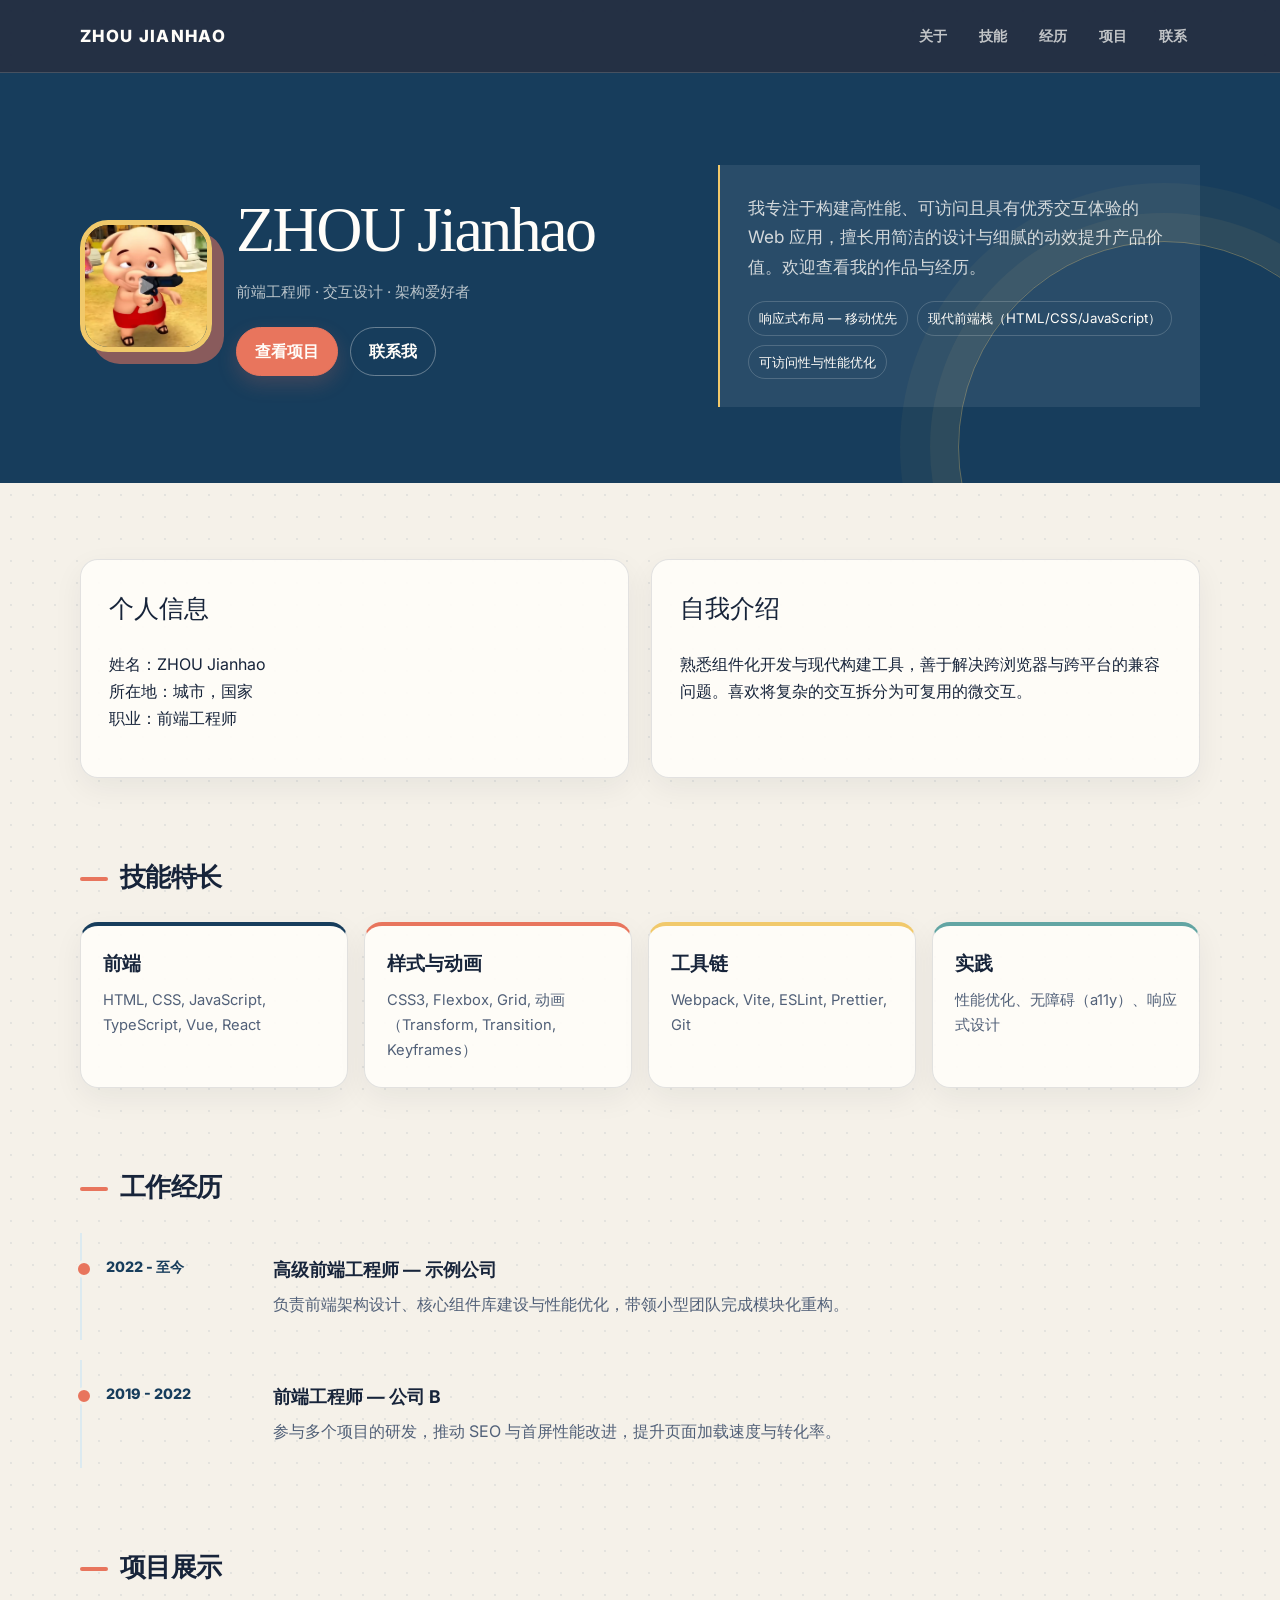
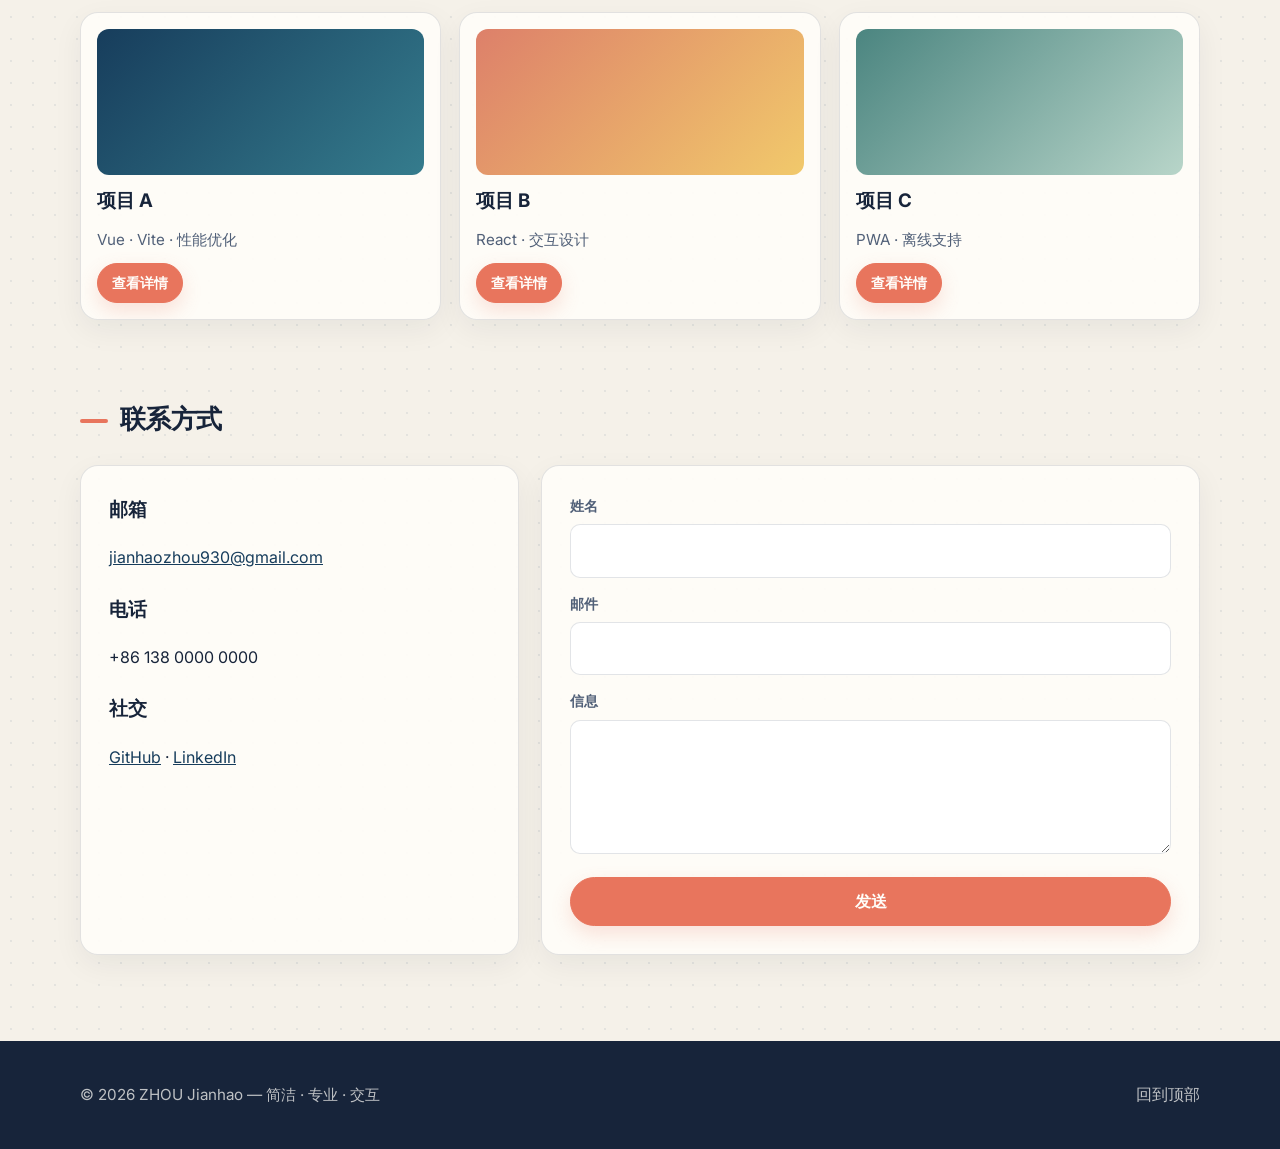
==== index.html @ 14345b0c "修复 GitHub Pages 资源路径" ====
<!doctype html>
<html lang="zh-CN">
<head>
  <meta charset="utf-8" />
  <meta name="viewport" content="width=device-width, initial-scale=1" />
  <title>个人简历 — ZHOU Jianhao</title>
  <meta name="description" content="交互式个人简历 — 简洁、大方、响应式" />

  <!-- Google Fonts -->
  <link href="https://fonts.googleapis.com/css2?family=Inter:wght@300;400;600;700;800&display=swap" rel="stylesheet">
  <link rel="stylesheet" href="./css/styles.css">
</head>
<body>
  <header class="site-header">
    <div class="container header-inner">
      <a class="logo" href="#">ZHOU Jianhao</a>
      <nav class="nav" id="main-nav">
        <a href="#about">关于</a>
        <a href="#skills">技能</a>
        <a href="#experience">经历</a>
        <a href="#projects">项目</a>
        <a href="#contact">联系</a>
      </nav>
      <button class="nav-toggle" id="nav-toggle" aria-label="切换导航">
        <span></span><span></span><span></span>
      </button>
    </div>
  </header>

  <main>
    <section class="hero" id="home">
      <div class="container hero-inner">
        <div class="hero-profile reveal">
          <img class="avatar" src="./7da69ff8846b9020964fe3c5340ebc2b.jpg" alt="头像" />
          <div class="profile-meta">
            <h1>ZHOU Jianhao</h1>
            <p class="muted">前端工程师 · 交互设计 · 架构爱好者</p>
            <div class="cta">
              <a class="btn" href="#projects">查看项目</a>
              <a class="btn ghost" href="#contact">联系我</a>
            </div>
          </div>
        </div>
        <div class="hero-summary reveal">
          <p>我专注于构建高性能、可访问且具有优秀交互体验的 Web 应用，擅长用简洁的设计与细腻的动效提升产品价值。欢迎查看我的作品与经历。</p>
          <ul class="hero-highlights">
            <li>响应式布局 &mdash; 移动优先</li>
            <li>现代前端栈（HTML/CSS/JavaScript）</li>
            <li>可访问性与性能优化</li>
          </ul>
        </div>
      </div>
    </section>

    <section class="container section" id="about">
      <div class="section-grid">
        <div class="card reveal">
          <h2>个人信息</h2>
          <p>姓名：ZHOU Jianhao<br>所在地：城市，国家<br>职业：前端工程师</p>
        </div>
        <div class="card reveal">
          <h2>自我介绍</h2>
          <p>熟悉组件化开发与现代构建工具，善于解决跨浏览器与跨平台的兼容问题。喜欢将复杂的交互拆分为可复用的微交互。</p>
        </div>
      </div>
    </section>

    <section class="container section" id="skills">
      <h2 class="section-title reveal">技能特长</h2>
      <div class="skills-grid">
        <div class="skill-card reveal">
          <h3>前端</h3>
          <p>HTML, CSS, JavaScript, TypeScript, Vue, React</p>
        </div>
        <div class="skill-card reveal">
          <h3>样式与动画</h3>
          <p>CSS3, Flexbox, Grid, 动画（Transform, Transition, Keyframes）</p>
        </div>
        <div class="skill-card reveal">
          <h3>工具链</h3>
          <p>Webpack, Vite, ESLint, Prettier, Git</p>
        </div>
        <div class="skill-card reveal">
          <h3>实践</h3>
          <p>性能优化、无障碍（a11y）、响应式设计</p>
        </div>
      </div>
    </section>

    <section class="container section" id="experience">
      <h2 class="section-title reveal">工作经历</h2>
      <div class="timeline">
        <div class="timeline-item reveal">
          <div class="time">2022 - 至今</div>
          <div class="desc">
            <h3>高级前端工程师 — 示例公司</h3>
            <p>负责前端架构设计、核心组件库建设与性能优化，带领小型团队完成模块化重构。</p>
          </div>
        </div>
        <div class="timeline-item reveal">
          <div class="time">2019 - 2022</div>
          <div class="desc">
            <h3>前端工程师 — 公司 B</h3>
            <p>参与多个项目的研发，推动 SEO 与首屏性能改进，提升页面加载速度与转化率。</p>
          </div>
        </div>
      </div>
    </section>

    <section class="container section" id="projects">
      <h2 class="section-title reveal">项目展示</h2>
      <div class="projects-grid">
        <article class="project-card reveal" data-title="项目 A" data-desc="项目 A 的简介，使用了 Vue + Vite，负责组件化与性能优化。">
          <div class="project-media" aria-hidden="true"></div>
          <h3>项目 A</h3>
          <p class="muted">Vue · Vite · 性能优化</p>
          <button class="btn btn-sm" aria-label="查看详情">查看详情</button>
        </article>

        <article class="project-card reveal" data-title="项目 B" data-desc="项目 B 的简介，侧重于交互设计与无障碍支持。">
          <div class="project-media" aria-hidden="true"></div>
          <h3>项目 B</h3>
          <p class="muted">React · 交互设计</p>
          <button class="btn btn-sm" aria-label="查看详情">查看详情</button>
        </article>

        <article class="project-card reveal" data-title="项目 C" data-desc="项目 C 的简介，包含 PWA 与离线支持实现。">
          <div class="project-media" aria-hidden="true"></div>
          <h3>项目 C</h3>
          <p class="muted">PWA · 离线支持</p>
          <button class="btn btn-sm" aria-label="查看详情">查看详情</button>
        </article>
      </div>
    </section>

    <section class="container section" id="contact">
      <h2 class="section-title reveal">联系方式</h2>
      <div class="contact-grid">
        <div class="card reveal">
          <h3>邮箱</h3>
          <p><a href="mailto:jianhaozhou930@gmail.com">jianhaozhou930@gmail.com</a></p>
          <h3>电话</h3>
          <p>+86 138 0000 0000</p>
          <h3>社交</h3>
          <p><a href="#">GitHub</a> · <a href="#">LinkedIn</a></p>
        </div>
        <form class="card contact-form reveal" id="contact-form">
          <label for="name">姓名</label>
          <input id="name" name="name" required />
          <label for="email">邮件</label>
          <input id="email" name="email" type="email" required />
          <label for="message">信息</label>
          <textarea id="message" name="message" rows="4" required></textarea>
          <button class="btn" type="submit">发送</button>
        </form>
      </div>
    </section>
  </main>

  <footer class="site-footer">
    <div class="container footer-inner">
      <p class="muted">© 2026 ZHOU Jianhao — 简洁 · 专业 · 交互</p>
      <a class="top-link" href="#home">回到顶部</a>
    </div>
  </footer>

  <!-- 项目详情模态框 -->
  <div id="project-modal" class="modal" aria-hidden="true">
    <div class="modal-content" role="dialog" aria-modal="true">
      <button class="modal-close" aria-label="关闭">✕</button>
      <h3 id="modal-title">项目标题</h3>
      <p id="modal-desc">项目描述</p>
    </div>
  </div>

  <script src="./js/script.js" defer></script>
</body>
</html>
---- css/styles.css ----
:root { --ink:#17243a; --ink-soft:#516078; --paper:#f5f1e9; --surface:#fffdf9; --line:rgba(23,36,58,.12); --blue:#173d5c; --blue-light:#dceaf0; --coral:#e8755d; --yellow:#f1c96b; --radius:18px; --max-width:1120px; font-family:"Inter","Microsoft YaHei",sans-serif; color-scheme:light; }
* { box-sizing:border-box; }
html { scroll-behavior:smooth; scroll-padding-top:82px; }
body { min-height:100%; margin:0; color:var(--ink); background-color:var(--paper); background-image:radial-gradient(rgba(23,61,92,.08) 1px,transparent 1px); background-size:22px 22px; font-size:16px; line-height:1.7; -webkit-font-smoothing:antialiased; }
a { color:var(--blue); }
.container { width:min(100% - 48px,var(--max-width)); margin:0 auto; }
.site-header { position:sticky; top:0; z-index:60; border-bottom:1px solid rgba(255,253,249,.16); background:rgba(23,36,58,.94); backdrop-filter:blur(14px); }
.header-inner { display:flex; min-height:72px; align-items:center; justify-content:space-between; gap:24px; }
.logo { color:#fffdf9; font-size:1.05rem; font-weight:800; letter-spacing:.08em; text-decoration:none; text-transform:uppercase; }
.nav { display:flex; align-items:center; gap:6px; }
.nav a { padding:8px 13px; border-radius:999px; color:rgba(255,253,249,.72); font-size:.9rem; font-weight:600; text-decoration:none; transition:color .2s ease,background .2s ease; }
.nav a:hover,.nav a:focus-visible { color:#fffdf9; background:rgba(255,253,249,.13); }
.nav-toggle { display:none; width:44px; height:40px; align-items:center; justify-content:center; border:0; background:transparent; cursor:pointer; }
.nav-toggle span { display:block; width:21px; height:2px; margin:4px 0; border-radius:2px; background:#fffdf9; transition:transform .2s ease,opacity .2s ease; }
.nav-toggle.active span:nth-child(1) { transform:translateY(6px) rotate(45deg); }
.nav-toggle.active span:nth-child(2) { opacity:0; }
.nav-toggle.active span:nth-child(3) { transform:translateY(-6px) rotate(-45deg); }
.hero { position:relative; overflow:hidden; padding:92px 0 76px; color:#fffdf9; background:var(--blue); }
.hero::after { position:absolute; right:-90px; bottom:-170px; width:410px; height:410px; border:1px solid rgba(241,201,107,.35); border-radius:50%; content:""; box-shadow:0 0 0 28px rgba(241,201,107,.06),0 0 0 58px rgba(241,201,107,.04); }
.hero-inner { position:relative; z-index:1; display:grid; grid-template-columns:minmax(0,1.08fr) minmax(300px,.92fr); align-items:center; gap:72px; }
.hero-profile { display:flex; align-items:center; gap:24px; }
.avatar { width:132px; height:132px; flex:0 0 auto; border:5px solid var(--yellow); border-radius:28px; object-fit:cover; box-shadow:12px 12px 0 rgba(232,117,93,.55); }
.profile-meta h1 { margin:0 0 8px; color:#fffdf9; font-family:Georgia,serif; font-size:clamp(2.2rem,5vw,4.2rem); font-weight:400; line-height:1.05; letter-spacing:-.04em; }
.muted { color:var(--ink-soft); font-size:.95rem; }
.hero .muted { color:rgba(255,253,249,.7); }
.cta { display:flex; flex-wrap:wrap; gap:12px; margin-top:22px; }
.btn { display:inline-flex; align-items:center; justify-content:center; min-height:44px; padding:10px 18px; border:1px solid var(--coral); border-radius:999px; color:#fffdf9; background:var(--coral); box-shadow:0 8px 20px rgba(232,117,93,.2); cursor:pointer; font:inherit; font-weight:700; text-decoration:none; transition:transform .2s ease,box-shadow .2s ease,background .2s ease; }
.btn:hover,.btn:focus-visible { transform:translateY(-3px); box-shadow:0 12px 25px rgba(232,117,93,.3); }
.btn.ghost { border-color:rgba(255,253,249,.35); color:#fffdf9; background:transparent; box-shadow:none; }
.hero-summary { padding:28px; border-left:2px solid var(--yellow); color:rgba(255,253,249,.8); background:rgba(255,253,249,.08); }
.hero-summary p { margin:0 0 20px; font-size:1.08rem; }
.hero-highlights { display:flex; flex-wrap:wrap; gap:9px; margin:0; padding:0; list-style:none; }
.hero-highlights li { padding:5px 10px; border:1px solid rgba(255,253,249,.18); border-radius:999px; color:#fffdf9; font-size:.83rem; }
.section { padding:76px 0 0; }
.section-title { margin:0 0 24px; font-size:1.65rem; letter-spacing:-.02em; }
.section-title::before { display:inline-block; width:28px; height:4px; margin:0 12px 5px 0; border-radius:4px; background:var(--coral); content:""; }
.section-grid,.contact-grid { display:grid; grid-template-columns:repeat(2,minmax(0,1fr)); gap:22px; }
.card,.skill-card,.project-card { border:1px solid var(--line); border-radius:var(--radius); background:rgba(255,253,249,.9); box-shadow:0 10px 30px rgba(23,36,58,.06); }
.card { padding:28px; }
.card h2,.card h3 { margin-top:0; }
.card h2 { font-family:Georgia,serif; font-size:1.55rem; font-weight:400; }
.skills-grid { display:grid; grid-template-columns:repeat(4,minmax(0,1fr)); gap:16px; }
.skill-card { min-height:166px; padding:22px; border-top:4px solid var(--blue); transition:transform .2s ease,box-shadow .2s ease; }
.skill-card:nth-child(2) { border-top-color:var(--coral); }
.skill-card:nth-child(3) { border-top-color:var(--yellow); }
.skill-card:nth-child(4) { border-top-color:#62a5a3; }
.skill-card:hover { transform:translateY(-5px); box-shadow:0 18px 50px rgba(23,36,58,.1); }
.skill-card h3 { margin:0 0 8px; }
.skill-card p { margin:0; color:var(--ink-soft); font-size:.92rem; }
.timeline { display:flex; flex-direction:column; gap:20px; }
.timeline-item { display:grid; grid-template-columns:145px 1fr; gap:22px; padding:22px 0 22px 24px; border-left:2px solid var(--blue-light); position:relative; }
.timeline-item::before { position:absolute; top:27px; left:-7px; width:12px; height:12px; border:3px solid var(--paper); border-radius:50%; background:var(--coral); content:""; }
.time { color:var(--blue); font-size:.9rem; font-weight:800; }
.desc h3 { margin:0 0 6px; font-size:1.1rem; }
.desc p { margin:0; color:var(--ink-soft); }
.projects-grid { display:grid; grid-template-columns:repeat(3,minmax(0,1fr)); gap:18px; }
.project-card { display:flex; flex-direction:column; gap:10px; padding:16px; overflow:hidden; transition:transform .25s ease,box-shadow .25s ease; }
.project-card:hover { transform:translateY(-7px); box-shadow:0 18px 50px rgba(23,36,58,.1); }
.project-media { height:146px; border-radius:12px; background:linear-gradient(135deg,var(--blue),#357c8d); }
.project-card:nth-child(2) .project-media { background:linear-gradient(135deg,#dd806a,#f1c96b); }
.project-card:nth-child(3) .project-media { background:linear-gradient(135deg,#4b8580,#b8d5c9); }
.project-card h3,.project-card p { margin:0; }
.btn-sm { align-self:flex-start; min-height:38px; padding:7px 14px; font-size:.88rem; }
.contact-grid { grid-template-columns:minmax(0,.8fr) minmax(0,1.2fr); }
.contact-grid .card h3:not(:first-child) { margin-top:22px; }
.contact-grid p { margin-top:4px; }
.contact-form input,.contact-form textarea { width:100%; margin-bottom:14px; padding:12px 14px; border:1px solid var(--line); border-radius:10px; outline:0; color:var(--ink); background:#fff; font:inherit; resize:vertical; }
.contact-form input:focus,.contact-form textarea:focus { border-color:var(--blue); box-shadow:0 0 0 3px rgba(23,61,92,.12); }
.contact-form label { display:block; margin-bottom:6px; color:var(--ink-soft); font-size:.9rem; font-weight:600; }
.contact-form button { width:100%; }
.site-footer { margin-top:86px; padding:26px 0; color:rgba(255,253,249,.72); background:var(--ink); }
.footer-inner { display:flex; align-items:center; justify-content:space-between; gap:20px; }
.site-footer .muted,.top-link { color:rgba(255,253,249,.72); }
.top-link { text-decoration:none; }
.modal { position:fixed; inset:0; z-index:120; display:none; align-items:center; justify-content:center; padding:20px; background:rgba(23,36,58,.7); }
.modal[aria-hidden="false"] { display:flex; }
.modal-content { position:relative; width:min(760px,96%); padding:32px; border-radius:var(--radius); background:var(--surface); box-shadow:0 18px 50px rgba(23,36,58,.1); }
.modal-close { position:absolute; top:12px; right:16px; border:0; color:var(--ink-soft); background:transparent; cursor:pointer; font-size:1.2rem; }
.reveal { opacity:0; transform:translateY(18px); transition:opacity .6s ease,transform .6s ease; }
.reveal.is-visible { opacity:1; transform:translateY(0); }
@media (max-width:1000px) { .hero-inner { grid-template-columns:1fr; gap:36px; } .skills-grid { grid-template-columns:repeat(2,minmax(0,1fr)); } .projects-grid { grid-template-columns:repeat(2,minmax(0,1fr)); } }
@media (max-width:680px) { .container { width:min(100% - 30px,var(--max-width)); } .header-inner { min-height:64px; } .nav-toggle { display:flex; flex-direction:column; } .nav { position:absolute; top:64px; right:15px; left:15px; display:none; flex-direction:column; align-items:stretch; padding:10px; border:1px solid rgba(255,253,249,.12); border-radius:14px; background:var(--ink); box-shadow:0 18px 50px rgba(23,36,58,.1); } .nav.open { display:flex; } .nav a { padding:11px 14px; } .hero { padding:64px 0 58px; } .hero-profile { align-items:flex-start; flex-direction:column; } .avatar { width:112px; height:112px; } .section { padding-top:56px; } .section-grid,.contact-grid,.projects-grid { grid-template-columns:1fr; } .skills-grid { grid-template-columns:1fr 1fr; } .timeline-item { grid-template-columns:1fr; gap:4px; } .footer-inner { align-items:flex-start; flex-direction:column; } }
@media (max-width:420px) { .skills-grid { grid-template-columns:1fr; } .hero-summary { padding:20px; } }
@media (prefers-reduced-motion:reduce) { *,*::before,*::after { scroll-behavior:auto !important; transition-duration:.01ms !important; animation-duration:.01ms !important; } }
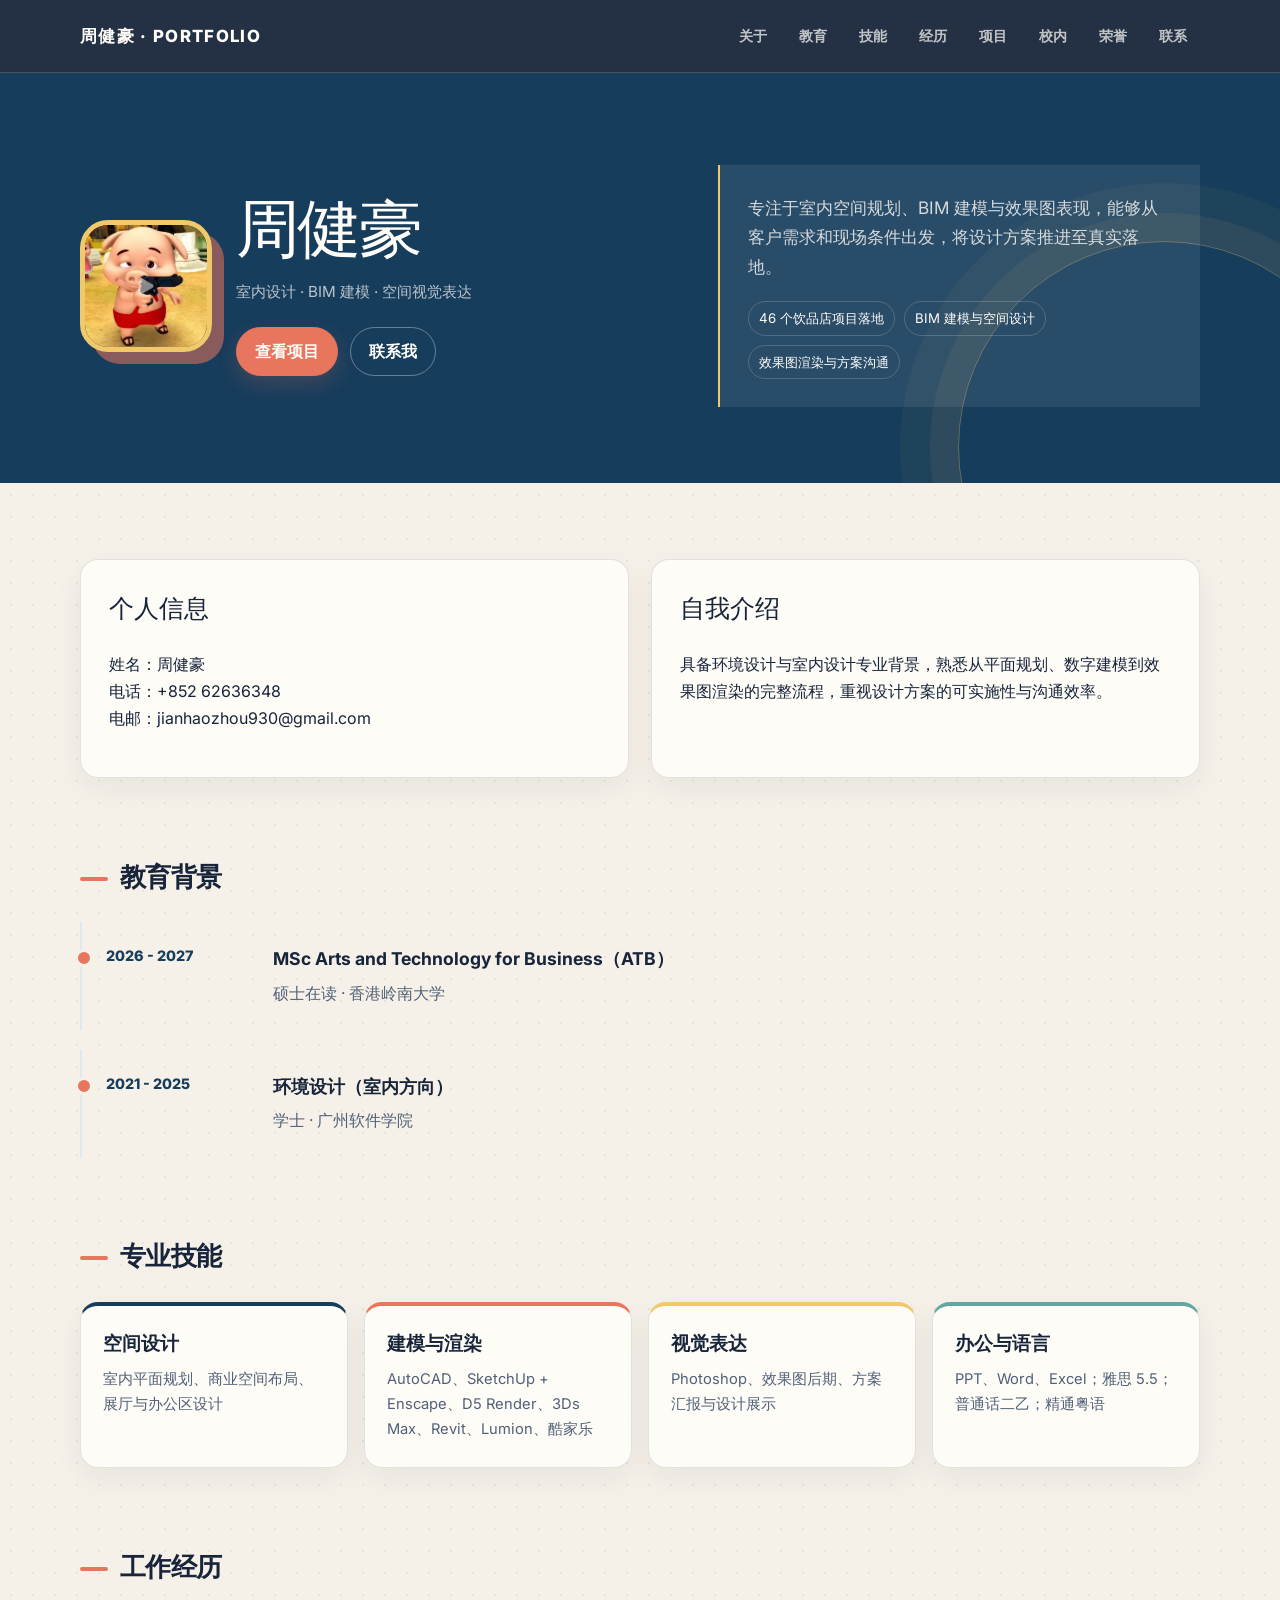
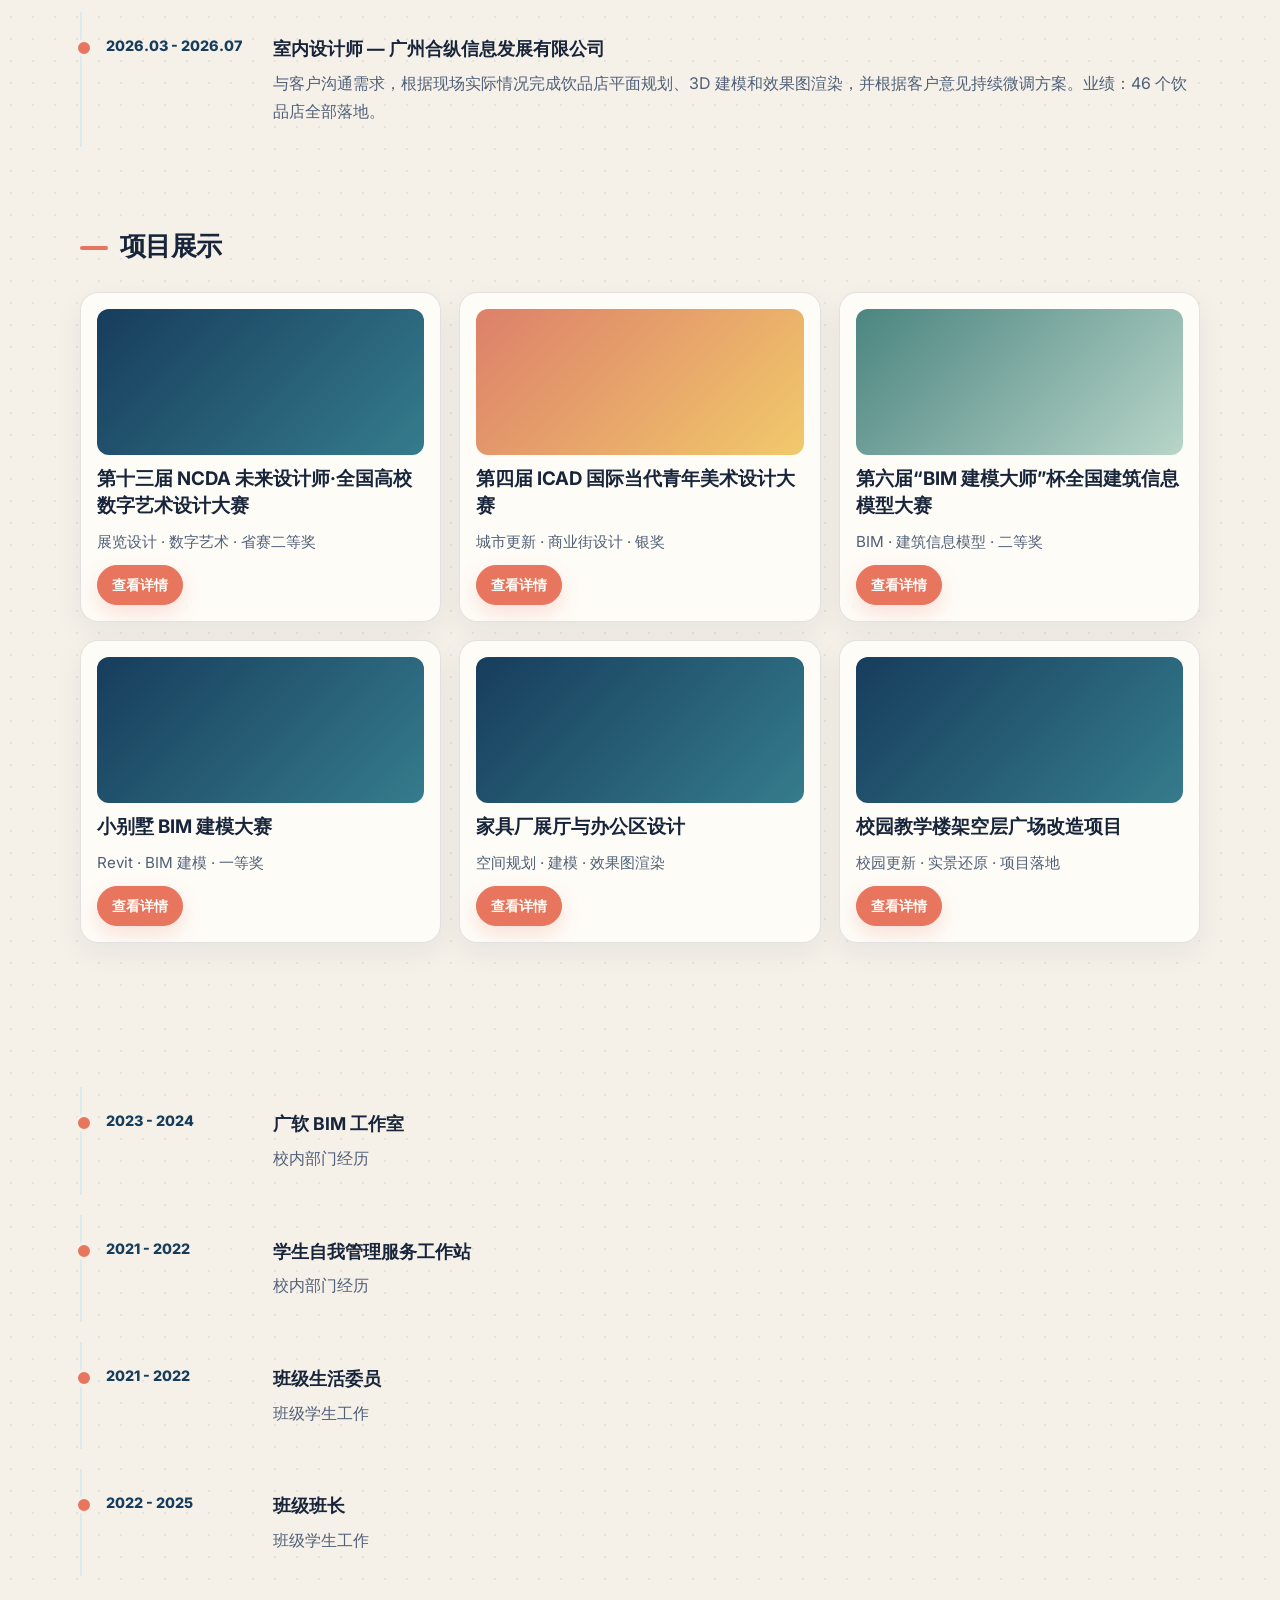
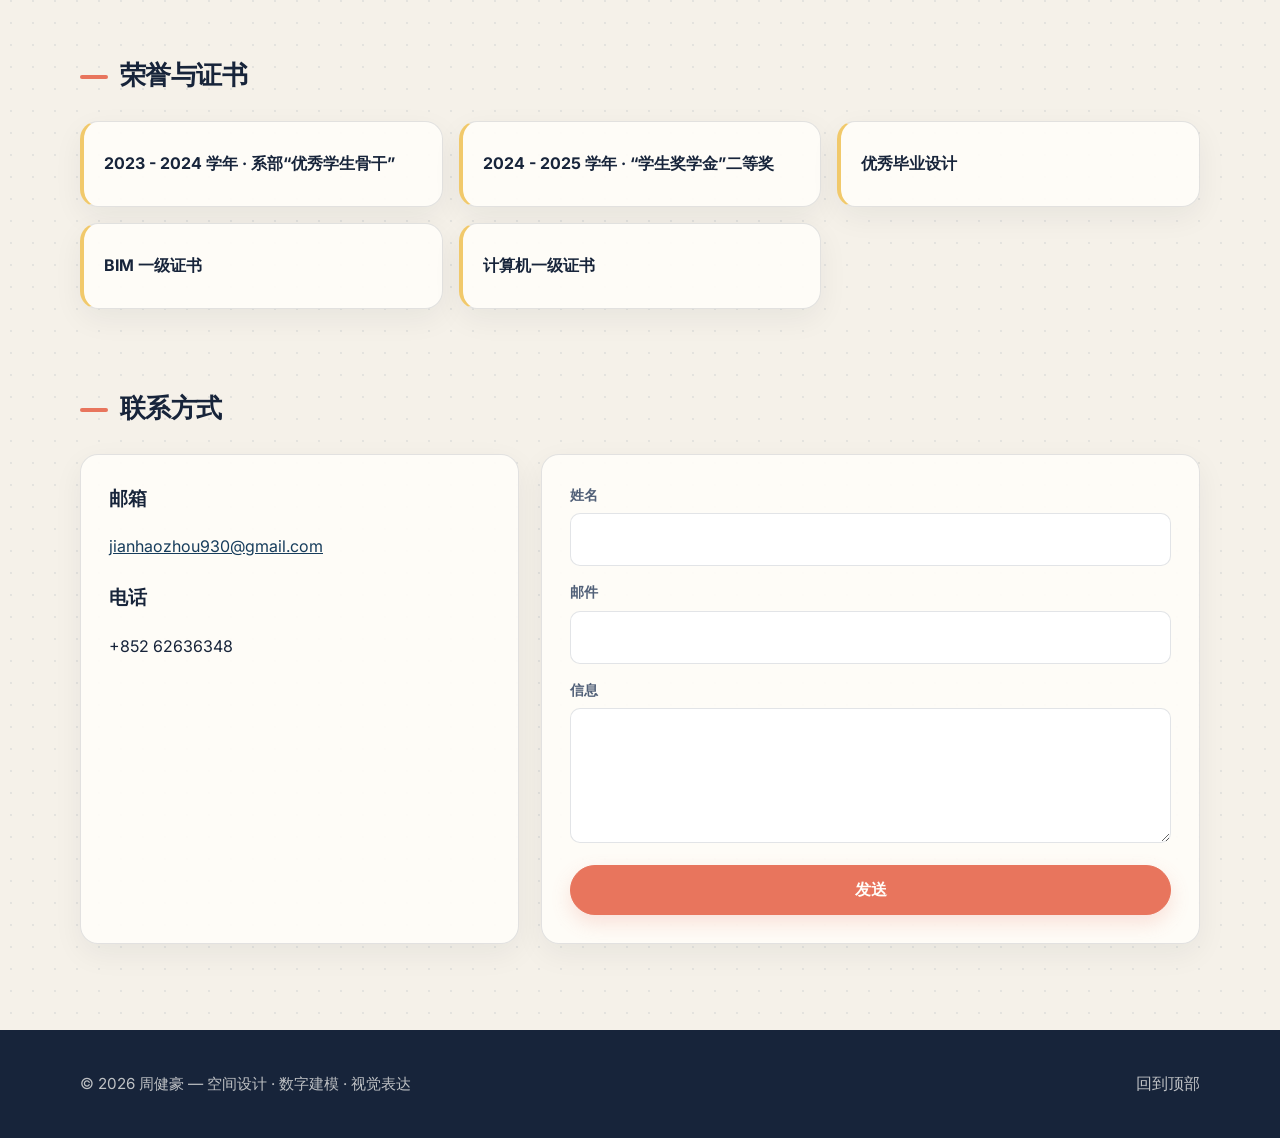
==== commit 77cc3161: "添加个人信息" ====
--- a/index.html
+++ b/index.html
@@ -3,8 +3,8 @@
 <head>
   <meta charset="utf-8" />
   <meta name="viewport" content="width=device-width, initial-scale=1" />
-  <title>个人简历 — ZHOU Jianhao</title>
-  <meta name="description" content="交互式个人简历 — 简洁、大方、响应式" />
+  <title>周健豪 — 室内设计与数字建模作品集</title>
+  <meta name="description" content="周健豪的室内设计、BIM 建模与空间视觉表达作品集" />
 
   <!-- Google Fonts -->
   <link href="https://fonts.googleapis.com/css2?family=Inter:wght@300;400;600;700;800&display=swap" rel="stylesheet">
@@ -13,12 +13,15 @@
 <body>
   <header class="site-header">
     <div class="container header-inner">
-      <a class="logo" href="#">ZHOU Jianhao</a>
+      <a class="logo" href="#">周健豪 · Portfolio</a>
       <nav class="nav" id="main-nav">
         <a href="#about">关于</a>
+        <a href="#education">教育</a>
         <a href="#skills">技能</a>
         <a href="#experience">经历</a>
         <a href="#projects">项目</a>
+        <a href="#campus">校内</a>
+        <a href="#honors">荣誉</a>
         <a href="#contact">联系</a>
       </nav>
       <button class="nav-toggle" id="nav-toggle" aria-label="切换导航">
@@ -27,139 +30,11 @@
     </div>
   </header>
 
-  <main>
-    <section class="hero" id="home">
-      <div class="container hero-inner">
-        <div class="hero-profile reveal">
-          <img class="avatar" src="./7da69ff8846b9020964fe3c5340ebc2b.jpg" alt="头像" />
-          <div class="profile-meta">
-            <h1>ZHOU Jianhao</h1>
-            <p class="muted">前端工程师 · 交互设计 · 架构爱好者</p>
-            <div class="cta">
-              <a class="btn" href="#projects">查看项目</a>
-              <a class="btn ghost" href="#contact">联系我</a>
-            </div>
-          </div>
-        </div>
-        <div class="hero-summary reveal">
-          <p>我专注于构建高性能、可访问且具有优秀交互体验的 Web 应用，擅长用简洁的设计与细腻的动效提升产品价值。欢迎查看我的作品与经历。</p>
-          <ul class="hero-highlights">
-            <li>响应式布局 &mdash; 移动优先</li>
-            <li>现代前端栈（HTML/CSS/JavaScript）</li>
-            <li>可访问性与性能优化</li>
-          </ul>
-        </div>
-      </div>
-    </section>
-
-    <section class="container section" id="about">
-      <div class="section-grid">
-        <div class="card reveal">
-          <h2>个人信息</h2>
-          <p>姓名：ZHOU Jianhao<br>所在地：城市，国家<br>职业：前端工程师</p>
-        </div>
-        <div class="card reveal">
-          <h2>自我介绍</h2>
-          <p>熟悉组件化开发与现代构建工具，善于解决跨浏览器与跨平台的兼容问题。喜欢将复杂的交互拆分为可复用的微交互。</p>
-        </div>
-      </div>
-    </section>
-
-    <section class="container section" id="skills">
-      <h2 class="section-title reveal">技能特长</h2>
-      <div class="skills-grid">
-        <div class="skill-card reveal">
-          <h3>前端</h3>
-          <p>HTML, CSS, JavaScript, TypeScript, Vue, React</p>
-        </div>
-        <div class="skill-card reveal">
-          <h3>样式与动画</h3>
-          <p>CSS3, Flexbox, Grid, 动画（Transform, Transition, Keyframes）</p>
-        </div>
-        <div class="skill-card reveal">
-          <h3>工具链</h3>
-          <p>Webpack, Vite, ESLint, Prettier, Git</p>
-        </div>
-        <div class="skill-card reveal">
-          <h3>实践</h3>
-          <p>性能优化、无障碍（a11y）、响应式设计</p>
-        </div>
-      </div>
-    </section>
-
-    <section class="container section" id="experience">
-      <h2 class="section-title reveal">工作经历</h2>
-      <div class="timeline">
-        <div class="timeline-item reveal">
-          <div class="time">2022 - 至今</div>
-          <div class="desc">
-            <h3>高级前端工程师 — 示例公司</h3>
-            <p>负责前端架构设计、核心组件库建设与性能优化，带领小型团队完成模块化重构。</p>
-          </div>
-        </div>
-        <div class="timeline-item reveal">
-          <div class="time">2019 - 2022</div>
-          <div class="desc">
-            <h3>前端工程师 — 公司 B</h3>
-            <p>参与多个项目的研发，推动 SEO 与首屏性能改进，提升页面加载速度与转化率。</p>
-          </div>
-        </div>
-      </div>
-    </section>
-
-    <section class="container section" id="projects">
-      <h2 class="section-title reveal">项目展示</h2>
-      <div class="projects-grid">
-        <article class="project-card reveal" data-title="项目 A" data-desc="项目 A 的简介，使用了 Vue + Vite，负责组件化与性能优化。">
-          <div class="project-media" aria-hidden="true"></div>
-          <h3>项目 A</h3>
-          <p class="muted">Vue · Vite · 性能优化</p>
-          <button class="btn btn-sm" aria-label="查看详情">查看详情</button>
-        </article>
-
-        <article class="project-card reveal" data-title="项目 B" data-desc="项目 B 的简介，侧重于交互设计与无障碍支持。">
-          <div class="project-media" aria-hidden="true"></div>
-          <h3>项目 B</h3>
-          <p class="muted">React · 交互设计</p>
-          <button class="btn btn-sm" aria-label="查看详情">查看详情</button>
-        </article>
-
-        <article class="project-card reveal" data-title="项目 C" data-desc="项目 C 的简介，包含 PWA 与离线支持实现。">
-          <div class="project-media" aria-hidden="true"></div>
-          <h3>项目 C</h3>
-          <p class="muted">PWA · 离线支持</p>
-          <button class="btn btn-sm" aria-label="查看详情">查看详情</button>
-        </article>
-      </div>
-    </section>
-
-    <section class="container section" id="contact">
-      <h2 class="section-title reveal">联系方式</h2>
-      <div class="contact-grid">
-        <div class="card reveal">
-          <h3>邮箱</h3>
-          <p><a href="mailto:jianhaozhou930@gmail.com">jianhaozhou930@gmail.com</a></p>
-          <h3>电话</h3>
-          <p>+86 138 0000 0000</p>
-          <h3>社交</h3>
-          <p><a href="#">GitHub</a> · <a href="#">LinkedIn</a></p>
-        </div>
-        <form class="card contact-form reveal" id="contact-form">
-          <label for="name">姓名</label>
-          <input id="name" name="name" required />
-          <label for="email">邮件</label>
-          <input id="email" name="email" type="email" required />
-          <label for="message">信息</label>
-          <textarea id="message" name="message" rows="4" required></textarea>
-          <button class="btn" type="submit">发送</button>
-        </form>
-      </div>
-    </section>
-  </main>
+  <main id="portfolio-content"></main>
 
   <footer class="site-footer">
     <div class="container footer-inner">
-      <p class="muted">© 2026 ZHOU Jianhao — 简洁 · 专业 · 交互</p>
+      <p class="muted">© 2026 周健豪 — 空间设计 · 数字建模 · 视觉表达</p>
       <a class="top-link" href="#home">回到顶部</a>
     </div>
   </footer>
@@ -170,6 +45,7 @@
       <button class="modal-close" aria-label="关闭">✕</button>
       <h3 id="modal-title">项目标题</h3>
       <p id="modal-desc">项目描述</p>
+      <a id="modal-link" class="btn btn-sm" href="#" target="_blank" rel="noreferrer">查看项目</a>
     </div>
   </div>
 
--- a/css/styles.css
+++ b/css/styles.css
@@ -60,7 +60,10 @@
 .project-card:nth-child(2) .project-media { background:linear-gradient(135deg,#dd806a,#f1c96b); }
 .project-card:nth-child(3) .project-media { background:linear-gradient(135deg,#4b8580,#b8d5c9); }
 .project-card h3,.project-card p { margin:0; }
+.project-card h3 { line-height:1.45; }
 .btn-sm { align-self:flex-start; min-height:38px; padding:7px 14px; font-size:.88rem; }
+.honors-grid { display:grid; grid-template-columns:repeat(3,minmax(0,1fr)); gap:16px; }
+.honor-card { min-height:86px; display:flex; align-items:center; padding:20px; border:1px solid var(--line); border-left:4px solid var(--yellow); border-radius:var(--radius); color:var(--ink); background:rgba(255,253,249,.9); box-shadow:0 10px 30px rgba(23,36,58,.06); font-weight:700; }
 .contact-grid { grid-template-columns:minmax(0,.8fr) minmax(0,1.2fr); }
 .contact-grid .card h3:not(:first-child) { margin-top:22px; }
 .contact-grid p { margin-top:4px; }
@@ -78,7 +81,7 @@
 .modal-close { position:absolute; top:12px; right:16px; border:0; color:var(--ink-soft); background:transparent; cursor:pointer; font-size:1.2rem; }
 .reveal { opacity:0; transform:translateY(18px); transition:opacity .6s ease,transform .6s ease; }
 .reveal.is-visible { opacity:1; transform:translateY(0); }
-@media (max-width:1000px) { .hero-inner { grid-template-columns:1fr; gap:36px; } .skills-grid { grid-template-columns:repeat(2,minmax(0,1fr)); } .projects-grid { grid-template-columns:repeat(2,minmax(0,1fr)); } }
-@media (max-width:680px) { .container { width:min(100% - 30px,var(--max-width)); } .header-inner { min-height:64px; } .nav-toggle { display:flex; flex-direction:column; } .nav { position:absolute; top:64px; right:15px; left:15px; display:none; flex-direction:column; align-items:stretch; padding:10px; border:1px solid rgba(255,253,249,.12); border-radius:14px; background:var(--ink); box-shadow:0 18px 50px rgba(23,36,58,.1); } .nav.open { display:flex; } .nav a { padding:11px 14px; } .hero { padding:64px 0 58px; } .hero-profile { align-items:flex-start; flex-direction:column; } .avatar { width:112px; height:112px; } .section { padding-top:56px; } .section-grid,.contact-grid,.projects-grid { grid-template-columns:1fr; } .skills-grid { grid-template-columns:1fr 1fr; } .timeline-item { grid-template-columns:1fr; gap:4px; } .footer-inner { align-items:flex-start; flex-direction:column; } }
+@media (max-width:1000px) { .hero-inner { grid-template-columns:1fr; gap:36px; } .skills-grid { grid-template-columns:repeat(2,minmax(0,1fr)); } .projects-grid { grid-template-columns:repeat(2,minmax(0,1fr)); } .honors-grid { grid-template-columns:repeat(2,minmax(0,1fr)); } }
+@media (max-width:680px) { .container { width:min(100% - 30px,var(--max-width)); } .header-inner { min-height:64px; } .nav-toggle { display:flex; flex-direction:column; } .nav { position:absolute; top:64px; right:15px; left:15px; display:none; flex-direction:column; align-items:stretch; padding:10px; border:1px solid rgba(255,253,249,.12); border-radius:14px; background:var(--ink); box-shadow:0 18px 50px rgba(23,36,58,.1); } .nav.open { display:flex; } .nav a { padding:11px 14px; } .hero { padding:64px 0 58px; } .hero-profile { align-items:flex-start; flex-direction:column; } .avatar { width:112px; height:112px; } .section { padding-top:56px; } .section-grid,.contact-grid,.projects-grid,.honors-grid { grid-template-columns:1fr; } .skills-grid { grid-template-columns:1fr 1fr; } .timeline-item { grid-template-columns:1fr; gap:4px; } .footer-inner { align-items:flex-start; flex-direction:column; } }
 @media (max-width:420px) { .skills-grid { grid-template-columns:1fr; } .hero-summary { padding:20px; } }
 @media (prefers-reduced-motion:reduce) { *,*::before,*::after { scroll-behavior:auto !important; transition-duration:.01ms !important; animation-duration:.01ms !important; } }
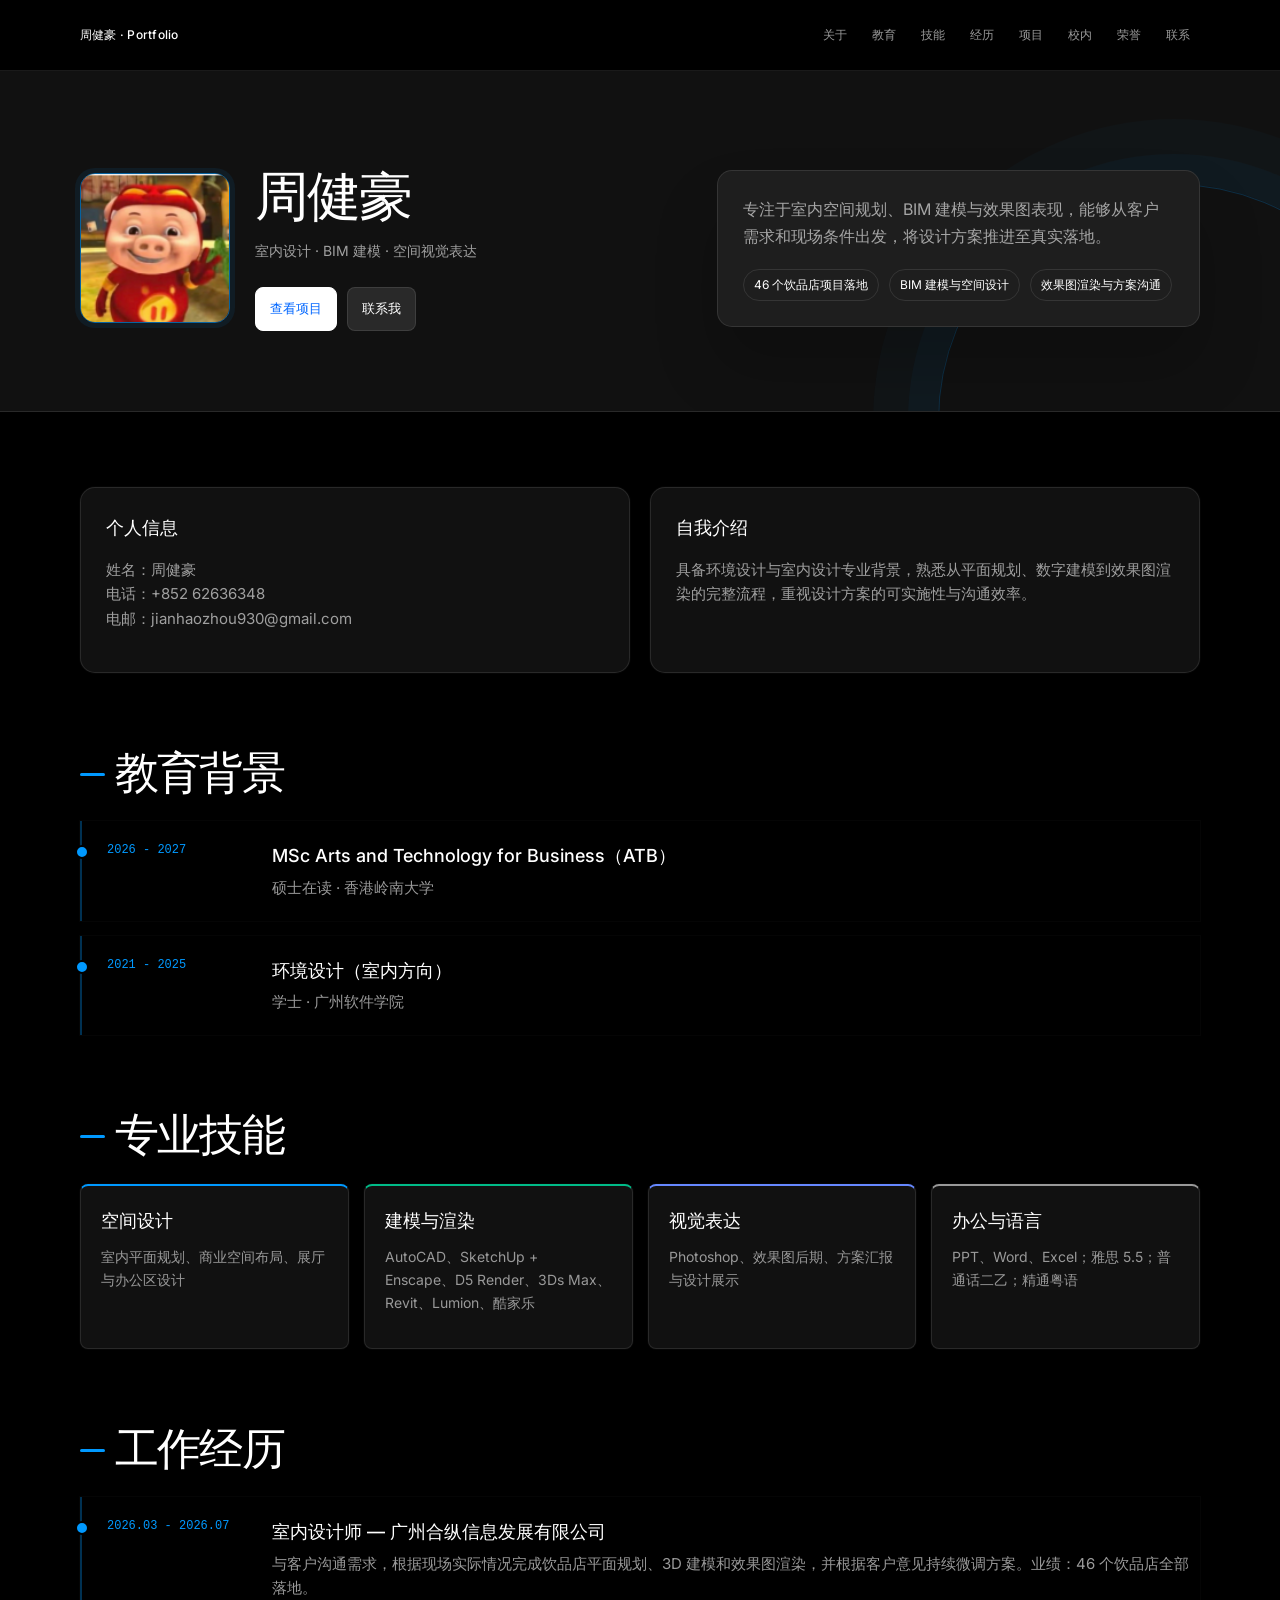
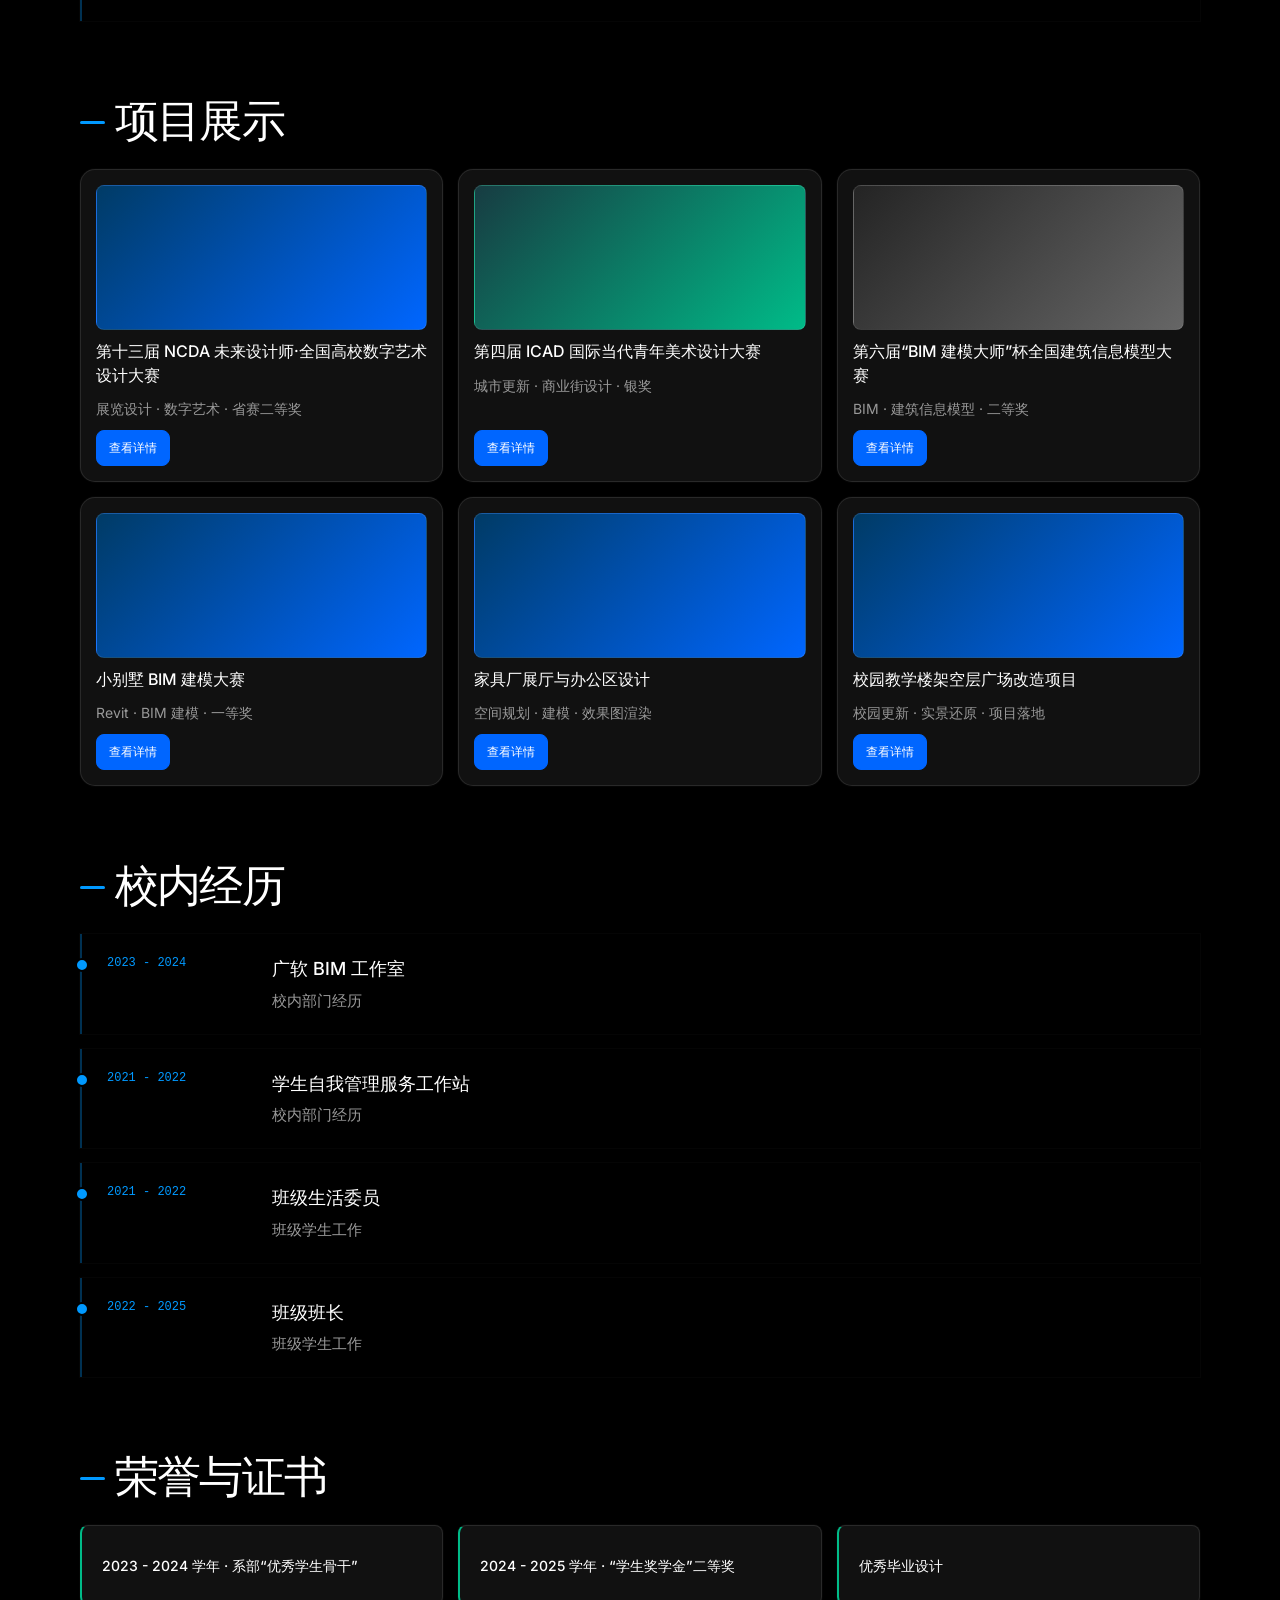
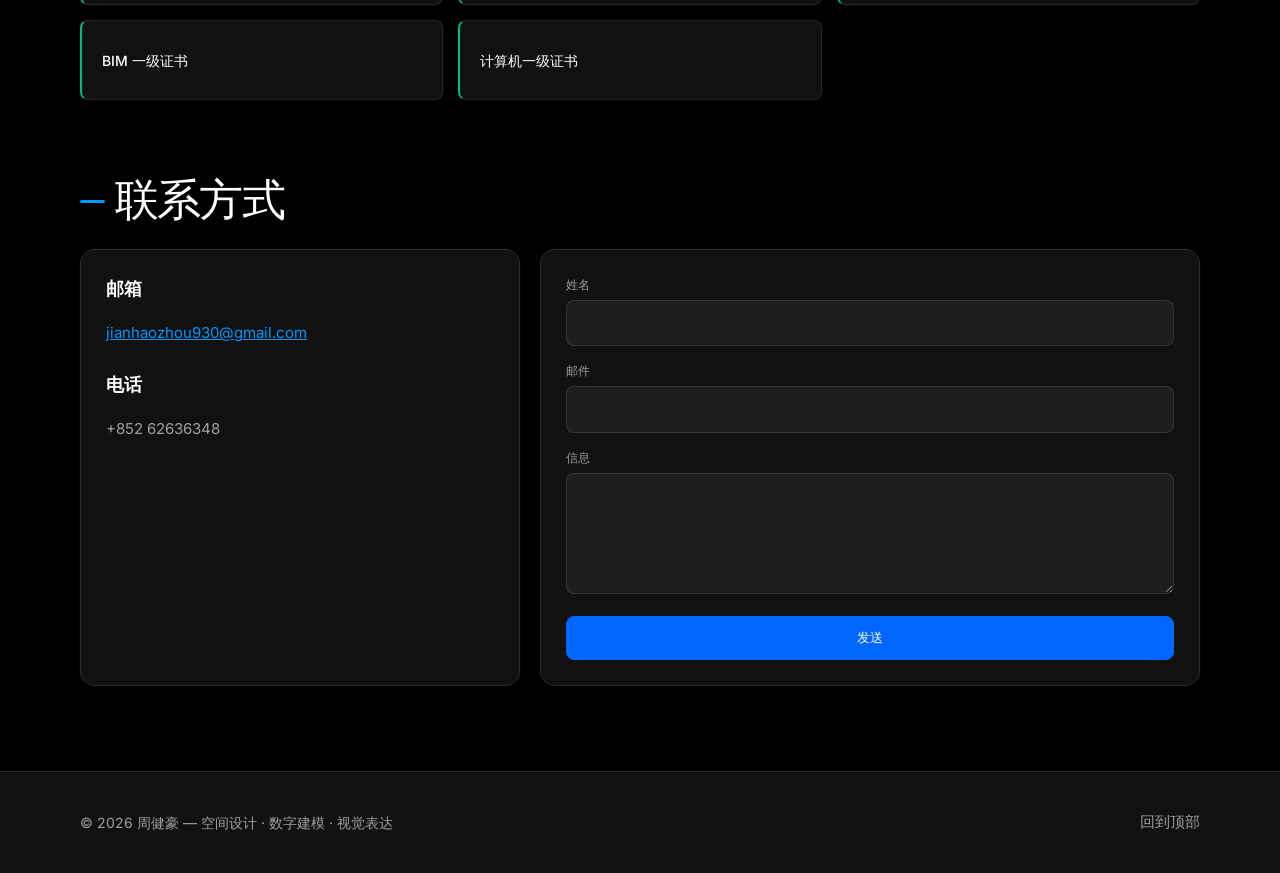
==== commit 9445b2fd: "更改颜色，添加放大效果" ====
--- a/index.html
+++ b/index.html
@@ -7,7 +7,7 @@
   <meta name="description" content="周健豪的室内设计、BIM 建模与空间视觉表达作品集" />
 
   <!-- Google Fonts -->
-  <link href="https://fonts.googleapis.com/css2?family=Inter:wght@300;400;600;700;800&display=swap" rel="stylesheet">
+  <link href="https://fonts.googleapis.com/css2?family=Inter:wght@300;400;500;600;700&family=Inter+Tight:wght@400;500&display=swap" rel="stylesheet">
   <link rel="stylesheet" href="./css/styles.css">
 </head>
 <body>
--- a/css/styles.css
+++ b/css/styles.css
@@ -1,87 +1,126 @@
-:root { --ink:#17243a; --ink-soft:#516078; --paper:#f5f1e9; --surface:#fffdf9; --line:rgba(23,36,58,.12); --blue:#173d5c; --blue-light:#dceaf0; --coral:#e8755d; --yellow:#f1c96b; --radius:18px; --max-width:1120px; font-family:"Inter","Microsoft YaHei",sans-serif; color-scheme:light; }
-* { box-sizing:border-box; }
-html { scroll-behavior:smooth; scroll-padding-top:82px; }
-body { min-height:100%; margin:0; color:var(--ink); background-color:var(--paper); background-image:radial-gradient(rgba(23,61,92,.08) 1px,transparent 1px); background-size:22px 22px; font-size:16px; line-height:1.7; -webkit-font-smoothing:antialiased; }
-a { color:var(--blue); }
-.container { width:min(100% - 48px,var(--max-width)); margin:0 auto; }
-.site-header { position:sticky; top:0; z-index:60; border-bottom:1px solid rgba(255,253,249,.16); background:rgba(23,36,58,.94); backdrop-filter:blur(14px); }
-.header-inner { display:flex; min-height:72px; align-items:center; justify-content:space-between; gap:24px; }
-.logo { color:#fffdf9; font-size:1.05rem; font-weight:800; letter-spacing:.08em; text-decoration:none; text-transform:uppercase; }
-.nav { display:flex; align-items:center; gap:6px; }
-.nav a { padding:8px 13px; border-radius:999px; color:rgba(255,253,249,.72); font-size:.9rem; font-weight:600; text-decoration:none; transition:color .2s ease,background .2s ease; }
-.nav a:hover,.nav a:focus-visible { color:#fffdf9; background:rgba(255,253,249,.13); }
-.nav-toggle { display:none; width:44px; height:40px; align-items:center; justify-content:center; border:0; background:transparent; cursor:pointer; }
-.nav-toggle span { display:block; width:21px; height:2px; margin:4px 0; border-radius:2px; background:#fffdf9; transition:transform .2s ease,opacity .2s ease; }
-.nav-toggle.active span:nth-child(1) { transform:translateY(6px) rotate(45deg); }
-.nav-toggle.active span:nth-child(2) { opacity:0; }
-.nav-toggle.active span:nth-child(3) { transform:translateY(-6px) rotate(-45deg); }
-.hero { position:relative; overflow:hidden; padding:92px 0 76px; color:#fffdf9; background:var(--blue); }
-.hero::after { position:absolute; right:-90px; bottom:-170px; width:410px; height:410px; border:1px solid rgba(241,201,107,.35); border-radius:50%; content:""; box-shadow:0 0 0 28px rgba(241,201,107,.06),0 0 0 58px rgba(241,201,107,.04); }
-.hero-inner { position:relative; z-index:1; display:grid; grid-template-columns:minmax(0,1.08fr) minmax(300px,.92fr); align-items:center; gap:72px; }
-.hero-profile { display:flex; align-items:center; gap:24px; }
-.avatar { width:132px; height:132px; flex:0 0 auto; border:5px solid var(--yellow); border-radius:28px; object-fit:cover; box-shadow:12px 12px 0 rgba(232,117,93,.55); }
-.profile-meta h1 { margin:0 0 8px; color:#fffdf9; font-family:Georgia,serif; font-size:clamp(2.2rem,5vw,4.2rem); font-weight:400; line-height:1.05; letter-spacing:-.04em; }
-.muted { color:var(--ink-soft); font-size:.95rem; }
-.hero .muted { color:rgba(255,253,249,.7); }
-.cta { display:flex; flex-wrap:wrap; gap:12px; margin-top:22px; }
-.btn { display:inline-flex; align-items:center; justify-content:center; min-height:44px; padding:10px 18px; border:1px solid var(--coral); border-radius:999px; color:#fffdf9; background:var(--coral); box-shadow:0 8px 20px rgba(232,117,93,.2); cursor:pointer; font:inherit; font-weight:700; text-decoration:none; transition:transform .2s ease,box-shadow .2s ease,background .2s ease; }
-.btn:hover,.btn:focus-visible { transform:translateY(-3px); box-shadow:0 12px 25px rgba(232,117,93,.3); }
-.btn.ghost { border-color:rgba(255,253,249,.35); color:#fffdf9; background:transparent; box-shadow:none; }
-.hero-summary { padding:28px; border-left:2px solid var(--yellow); color:rgba(255,253,249,.8); background:rgba(255,253,249,.08); }
-.hero-summary p { margin:0 0 20px; font-size:1.08rem; }
-.hero-highlights { display:flex; flex-wrap:wrap; gap:9px; margin:0; padding:0; list-style:none; }
-.hero-highlights li { padding:5px 10px; border:1px solid rgba(255,253,249,.18); border-radius:999px; color:#fffdf9; font-size:.83rem; }
-.section { padding:76px 0 0; }
-.section-title { margin:0 0 24px; font-size:1.65rem; letter-spacing:-.02em; }
-.section-title::before { display:inline-block; width:28px; height:4px; margin:0 12px 5px 0; border-radius:4px; background:var(--coral); content:""; }
-.section-grid,.contact-grid { display:grid; grid-template-columns:repeat(2,minmax(0,1fr)); gap:22px; }
-.card,.skill-card,.project-card { border:1px solid var(--line); border-radius:var(--radius); background:rgba(255,253,249,.9); box-shadow:0 10px 30px rgba(23,36,58,.06); }
-.card { padding:28px; }
-.card h2,.card h3 { margin-top:0; }
-.card h2 { font-family:Georgia,serif; font-size:1.55rem; font-weight:400; }
-.skills-grid { display:grid; grid-template-columns:repeat(4,minmax(0,1fr)); gap:16px; }
-.skill-card { min-height:166px; padding:22px; border-top:4px solid var(--blue); transition:transform .2s ease,box-shadow .2s ease; }
-.skill-card:nth-child(2) { border-top-color:var(--coral); }
-.skill-card:nth-child(3) { border-top-color:var(--yellow); }
-.skill-card:nth-child(4) { border-top-color:#62a5a3; }
-.skill-card:hover { transform:translateY(-5px); box-shadow:0 18px 50px rgba(23,36,58,.1); }
-.skill-card h3 { margin:0 0 8px; }
-.skill-card p { margin:0; color:var(--ink-soft); font-size:.92rem; }
-.timeline { display:flex; flex-direction:column; gap:20px; }
-.timeline-item { display:grid; grid-template-columns:145px 1fr; gap:22px; padding:22px 0 22px 24px; border-left:2px solid var(--blue-light); position:relative; }
-.timeline-item::before { position:absolute; top:27px; left:-7px; width:12px; height:12px; border:3px solid var(--paper); border-radius:50%; background:var(--coral); content:""; }
-.time { color:var(--blue); font-size:.9rem; font-weight:800; }
-.desc h3 { margin:0 0 6px; font-size:1.1rem; }
-.desc p { margin:0; color:var(--ink-soft); }
-.projects-grid { display:grid; grid-template-columns:repeat(3,minmax(0,1fr)); gap:18px; }
-.project-card { display:flex; flex-direction:column; gap:10px; padding:16px; overflow:hidden; transition:transform .25s ease,box-shadow .25s ease; }
-.project-card:hover { transform:translateY(-7px); box-shadow:0 18px 50px rgba(23,36,58,.1); }
-.project-media { height:146px; border-radius:12px; background:linear-gradient(135deg,var(--blue),#357c8d); }
-.project-card:nth-child(2) .project-media { background:linear-gradient(135deg,#dd806a,#f1c96b); }
-.project-card:nth-child(3) .project-media { background:linear-gradient(135deg,#4b8580,#b8d5c9); }
-.project-card h3,.project-card p { margin:0; }
-.project-card h3 { line-height:1.45; }
-.btn-sm { align-self:flex-start; min-height:38px; padding:7px 14px; font-size:.88rem; }
-.honors-grid { display:grid; grid-template-columns:repeat(3,minmax(0,1fr)); gap:16px; }
-.honor-card { min-height:86px; display:flex; align-items:center; padding:20px; border:1px solid var(--line); border-left:4px solid var(--yellow); border-radius:var(--radius); color:var(--ink); background:rgba(255,253,249,.9); box-shadow:0 10px 30px rgba(23,36,58,.06); font-weight:700; }
-.contact-grid { grid-template-columns:minmax(0,.8fr) minmax(0,1.2fr); }
-.contact-grid .card h3:not(:first-child) { margin-top:22px; }
-.contact-grid p { margin-top:4px; }
-.contact-form input,.contact-form textarea { width:100%; margin-bottom:14px; padding:12px 14px; border:1px solid var(--line); border-radius:10px; outline:0; color:var(--ink); background:#fff; font:inherit; resize:vertical; }
-.contact-form input:focus,.contact-form textarea:focus { border-color:var(--blue); box-shadow:0 0 0 3px rgba(23,61,92,.12); }
-.contact-form label { display:block; margin-bottom:6px; color:var(--ink-soft); font-size:.9rem; font-weight:600; }
-.contact-form button { width:100%; }
-.site-footer { margin-top:86px; padding:26px 0; color:rgba(255,253,249,.72); background:var(--ink); }
-.footer-inner { display:flex; align-items:center; justify-content:space-between; gap:20px; }
-.site-footer .muted,.top-link { color:rgba(255,253,249,.72); }
-.top-link { text-decoration:none; }
-.modal { position:fixed; inset:0; z-index:120; display:none; align-items:center; justify-content:center; padding:20px; background:rgba(23,36,58,.7); }
-.modal[aria-hidden="false"] { display:flex; }
-.modal-content { position:relative; width:min(760px,96%); padding:32px; border-radius:var(--radius); background:var(--surface); box-shadow:0 18px 50px rgba(23,36,58,.1); }
-.modal-close { position:absolute; top:12px; right:16px; border:0; color:var(--ink-soft); background:transparent; cursor:pointer; font-size:1.2rem; }
-.reveal { opacity:0; transform:translateY(18px); transition:opacity .6s ease,transform .6s ease; }
-.reveal.is-visible { opacity:1; transform:translateY(0); }
-@media (max-width:1000px) { .hero-inner { grid-template-columns:1fr; gap:36px; } .skills-grid { grid-template-columns:repeat(2,minmax(0,1fr)); } .projects-grid { grid-template-columns:repeat(2,minmax(0,1fr)); } .honors-grid { grid-template-columns:repeat(2,minmax(0,1fr)); } }
-@media (max-width:680px) { .container { width:min(100% - 30px,var(--max-width)); } .header-inner { min-height:64px; } .nav-toggle { display:flex; flex-direction:column; } .nav { position:absolute; top:64px; right:15px; left:15px; display:none; flex-direction:column; align-items:stretch; padding:10px; border:1px solid rgba(255,253,249,.12); border-radius:14px; background:var(--ink); box-shadow:0 18px 50px rgba(23,36,58,.1); } .nav.open { display:flex; } .nav a { padding:11px 14px; } .hero { padding:64px 0 58px; } .hero-profile { align-items:flex-start; flex-direction:column; } .avatar { width:112px; height:112px; } .section { padding-top:56px; } .section-grid,.contact-grid,.projects-grid,.honors-grid { grid-template-columns:1fr; } .skills-grid { grid-template-columns:1fr 1fr; } .timeline-item { grid-template-columns:1fr; gap:4px; } .footer-inner { align-items:flex-start; flex-direction:column; } }
-@media (max-width:420px) { .skills-grid { grid-template-columns:1fr; } .hero-summary { padding:20px; } }
-@media (prefers-reduced-motion:reduce) { *,*::before,*::after { scroll-behavior:auto !important; transition-duration:.01ms !important; animation-duration:.01ms !important; } }
+:root {
+  --black: #000000;
+  --surface: #111111;
+  --surface-raised: #1e1e1e;
+  --surface-soft: #242424;
+  --white: #ffffff;
+  --muted: rgba(255, 255, 255, .6);
+  --muted-solid: #999999;
+  --blue: #0099ff;
+  --button-blue: #0066ff;
+  --green: #00bb88;
+  --line: rgba(255, 255, 255, .1);
+  --radius: 15px;
+  --max-width: 1120px;
+  font-family: "Inter", "Inter Variable", "Microsoft YaHei", sans-serif;
+  color-scheme: dark;
+}
+
+* { box-sizing: border-box; }
+html { scroll-behavior: smooth; scroll-padding-top: 75px; }
+body { min-height: 100%; margin: 0; color: var(--white); background: var(--black); font-size: 15px; line-height: 1.65; -webkit-font-smoothing: antialiased; }
+a { color: var(--blue); }
+button, input, textarea { font: inherit; }
+.container { width: min(100% - 50px, var(--max-width)); margin: 0 auto; }
+
+.site-header { position: sticky; top: 0; z-index: 60; border-bottom: 1px solid var(--line); background: rgba(0, 0, 0, .86); backdrop-filter: blur(16px); }
+.header-inner { display: flex; min-height: 70px; align-items: center; justify-content: space-between; gap: 25px; }
+.logo { color: var(--white); font-size: 12px; font-weight: 500; letter-spacing: .02em; text-decoration: none; }
+.nav { display: flex; align-items: center; gap: 5px; }
+.nav a { padding: 8px 10px; border-radius: 8px; color: var(--muted); font-size: 12px; text-decoration: none; }
+.nav a:hover, .nav a:focus-visible { color: var(--white); background: var(--surface-soft); }
+.nav-toggle { display: none; width: 40px; height: 40px; align-items: center; justify-content: center; border: 1px solid var(--line); border-radius: 8px; background: var(--surface); cursor: pointer; }
+.nav-toggle span { display: block; width: 18px; height: 1px; margin: 3px 0; background: var(--white); transition: transform .2s ease, opacity .2s ease; }
+.nav-toggle.active span:nth-child(1) { transform: translateY(4px) rotate(45deg); }
+.nav-toggle.active span:nth-child(2) { opacity: 0; }
+.nav-toggle.active span:nth-child(3) { transform: translateY(-4px) rotate(-45deg); }
+
+.hero { position: relative; overflow: hidden; padding: 95px 0 80px; border-bottom: 1px solid var(--line); background: var(--surface); }
+.hero::after { position: absolute; right: -130px; bottom: -245px; width: 470px; height: 470px; border: 1px solid rgba(0, 153, 255, .22); border-radius: 50%; content: ""; box-shadow: 0 0 0 30px rgba(0, 153, 255, .04), 0 0 0 65px rgba(0, 153, 255, .025); }
+.hero-inner { position: relative; z-index: 1; display: grid; grid-template-columns: minmax(0, 1.08fr) minmax(300px, .92fr); align-items: center; gap: 70px; }
+.hero-profile { display: flex; align-items: center; gap: 25px; }
+.avatar { width: 150px; height: 150px; flex: 0 0 auto; border: 1px solid rgba(0, 153, 255, .6); border-radius: 15px; object-fit: cover; box-shadow: 0 0 0 5px rgba(0, 153, 255, .08); }
+.profile-meta h1, .project-detail-hero h1 { margin: 0 0 10px; color: var(--white); font-size: clamp(42px, 5vw, 54px); font-weight: 500; line-height: 1.1; letter-spacing: -.04em; }
+.muted { color: var(--muted-solid); font-size: 14px; }
+.hero .muted { color: var(--muted); }
+.cta { display: flex; flex-wrap: wrap; gap: 10px; margin-top: 25px; }
+.btn { display: inline-flex; min-height: 40px; align-items: center; justify-content: center; padding: 10px 14px; border: 1px solid var(--button-blue); border-radius: 8px; color: var(--white); background: var(--button-blue); cursor: pointer; font-size: 13px; font-weight: 500; text-decoration: none; }
+.btn:hover, .btn:focus-visible { background: #1675ff; box-shadow: 0 0 0 4px rgba(0, 153, 255, .16); transform: translateY(-1px); }
+.cta .btn:first-child { color: var(--button-blue); background: var(--white); border-color: var(--white); }
+.btn.ghost { border-color: var(--line); color: var(--white); background: rgba(255, 255, 255, .1); }
+.hero-summary { padding: 25px; border: 1px solid var(--line); border-radius: var(--radius); background: var(--surface-raised); box-shadow: 0 40px 64px rgba(0, 0, 0, .2); }
+.hero-summary p { margin: 0 0 20px; color: var(--muted); font-size: 16px; }
+.hero-highlights { display: flex; flex-wrap: wrap; gap: 10px; margin: 0; padding: 0; list-style: none; }
+.hero-highlights li, .project-tags li { padding: 5px 10px; border: 1px solid var(--line); border-radius: 100px; color: var(--white); font-size: 12px; }
+
+.section { padding: 75px 0 0; }
+.section-title { margin: 0 0 25px; color: var(--white); font-size: 44px; font-weight: 500; line-height: 1.1; letter-spacing: -.04em; }
+.section-title::before { display: inline-block; width: 25px; height: 3px; margin: 0 10px 12px 0; border-radius: 2px; background: var(--blue); content: ""; }
+.section-grid, .contact-grid { display: grid; grid-template-columns: repeat(2, minmax(0, 1fr)); gap: 20px; }
+.card, .skill-card, .project-card, .timeline-item, .honor-card, .contact-form { border: 1px solid var(--line); border-radius: var(--radius); background: var(--surface); box-shadow: 0 0 0 1px rgba(255, 255, 255, .02); transition: transform .22s ease, box-shadow .22s ease, border-color .22s ease; }
+.card, .skill-card, .project-card, .honor-card, .contact-form { isolation: isolate; }
+.card { padding: 25px; }
+.card h2, .card h3 { margin-top: 0; }
+.card h2 { font-size: 18px; font-weight: 500; }
+.card p, .desc p { color: var(--muted); }
+.skills-grid { display: grid; grid-template-columns: repeat(4, minmax(0, 1fr)); gap: 15px; }
+.skill-card { min-height: 165px; padding: 20px; border-top: 2px solid var(--blue); border-radius: 8px; }
+.skill-card:nth-child(2) { border-top-color: var(--green); }
+.skill-card:nth-child(3) { border-top-color: #6688ff; }
+.skill-card:nth-child(4) { border-top-color: var(--muted-solid); }
+.skill-card h3 { margin: 0 0 10px; font-size: 18px; font-weight: 500; }
+.skill-card p { margin: 0; color: var(--muted-solid); font-size: 14px; }
+.timeline { display: flex; flex-direction: column; gap: 15px; }
+.timeline-item { position: relative; display: grid; grid-template-columns: 145px 1fr; gap: 20px; padding: 20px 0 20px 25px; border-width: 0 0 0 2px; border-style: solid; border-color: rgba(0, 153, 255, .32); border-radius: 0; background: transparent; }
+.timeline-item::before { position: absolute; top: 24px; left: -7px; width: 10px; height: 10px; border: 2px solid var(--black); border-radius: 50%; background: var(--blue); content: ""; }
+.time { color: var(--blue); font-family: "Input Mono", monospace; font-size: 12px; }
+.desc h3 { margin: 0 0 5px; font-size: 18px; font-weight: 500; }
+.desc p { margin: 0; }
+.projects-grid { display: grid; grid-template-columns: repeat(3, minmax(0, 1fr)); gap: 15px; }
+.project-card { display: flex; flex-direction: column; gap: 10px; padding: 15px; overflow: hidden; border-radius: 15px; }
+.project-card-link { display: flex; flex: 1; flex-direction: column; gap: 10px; color: inherit; text-decoration: none; }
+.project-card-link .btn { margin-top: auto; }
+.project-media { height: 145px; border: 1px solid var(--line); border-radius: 8px; background: linear-gradient(135deg, #003b66, #0066ff); }
+.project-card:nth-child(2) .project-media { background: linear-gradient(135deg, #173c42, #00bb88); }
+.project-card:nth-child(3) .project-media { background: linear-gradient(135deg, #242424, #666666); }
+.project-card h3, .project-card p { margin: 0; }
+.project-card h3 { font-size: 16px; font-weight: 500; line-height: 1.45; }
+.btn-sm { align-self: flex-start; min-height: 35px; padding: 7px 12px; font-size: 12px; }
+.honors-grid { display: grid; grid-template-columns: repeat(3, minmax(0, 1fr)); gap: 15px; }
+.honor-card { min-height: 80px; display: flex; align-items: center; padding: 20px; border-left: 2px solid var(--green); border-radius: 8px; color: var(--white); font-size: 14px; font-weight: 500; }
+.contact-grid { grid-template-columns: minmax(0, .8fr) minmax(0, 1.2fr); }
+.contact-grid .card h3:not(:first-child) { margin-top: 25px; }
+.contact-grid p { margin-top: 5px; }
+.contact-form input, .contact-form textarea { width: 100%; margin-bottom: 15px; padding: 10px 12px; border: 1px solid var(--line); border-radius: 8px; outline: 0; color: var(--white); background: var(--surface-raised); font: inherit; resize: vertical; }
+.contact-form input:focus, .contact-form textarea:focus { border-color: var(--blue); box-shadow: 0 0 0 3px rgba(0, 153, 255, .15); }
+.contact-form label { display: block; margin-bottom: 5px; color: var(--muted); font-size: 12px; }
+.contact-form button { width: 100%; }
+.card:hover, .skill-card:hover, .project-card:hover, .honor-card:hover, .hero-summary:hover, .contact-form:hover { border-color: rgba(0, 153, 255, .7); box-shadow: 0 0 0 1px rgba(0, 153, 255, .42), 0 0 22px rgba(0, 153, 255, .2), 0 20px 40px rgba(0, 0, 0, .24); transform: translateY(-3px) scale(1.02); }
+.card:focus-within, .skill-card:focus-within, .project-card:focus-within, .honor-card:focus-within, .contact-form:focus-within { border-color: rgba(0, 153, 255, .7); box-shadow: 0 0 0 1px rgba(0, 153, 255, .3), 0 0 0 5px rgba(0, 153, 255, .08); }
+
+.site-footer { margin-top: 85px; padding: 25px 0; border-top: 1px solid var(--line); color: var(--muted); background: var(--surface); }
+.footer-inner { display: flex; align-items: center; justify-content: space-between; gap: 20px; }
+.site-footer .muted, .top-link { color: var(--muted); }
+.top-link { text-decoration: none; }
+.modal { position: fixed; inset: 0; z-index: 120; display: none; align-items: center; justify-content: center; padding: 20px; background: rgba(0, 0, 0, .8); }
+.modal[aria-hidden="false"] { display: flex; }
+.modal-content { position: relative; width: min(760px, 96%); padding: 30px; border: 1px solid var(--line); border-radius: 15px; background: var(--surface-raised); box-shadow: 0 40px 64px rgba(0, 0, 0, .35); }
+.modal-close { position: absolute; top: 12px; right: 15px; border: 0; color: var(--muted); background: transparent; cursor: pointer; font-size: 18px; }
+.project-detail-hero { padding: 75px 0 65px; color: var(--white); background: var(--surface); }
+.project-detail-hero h1 { max-width: 850px; }
+.project-tags { display: flex; flex-wrap: wrap; gap: 10px; margin: 0; padding: 0; list-style: none; }
+.project-detail-body { display: grid; grid-template-columns: minmax(0, 1.25fr) minmax(240px, .75fr); gap: 20px; padding-top: 60px; }
+.project-detail-panel { padding: 25px; border: 1px solid var(--line); border-radius: 15px; background: var(--surface); box-shadow: 0 20px 40px rgba(0, 0, 0, .2); }
+.project-detail-panel h2 { margin-top: 0; font-size: 18px; font-weight: 500; }
+.project-detail-media { min-height: 320px; margin-bottom: 20px; border-radius: 15px; background: linear-gradient(135deg, #003b66, #0066ff); }
+.project-detail-media.warm { background: linear-gradient(135deg, #173c42, #00bb88); }
+.project-detail-media.green { background: linear-gradient(135deg, #242424, #666666); }
+.project-detail-actions { display: flex; flex-wrap: wrap; gap: 10px; margin-top: 25px; }
+.reveal { opacity: 0; transform: translateY(18px); transition: opacity .6s ease, transform .6s ease; }
+.reveal.is-visible { opacity: 1; transform: translateY(0); }
+.reveal.is-visible:hover { transform: translateY(-3px) scale(1.02); }
+
+@media (max-width: 1000px) { .hero-inner { grid-template-columns: 1fr; gap: 35px; } .skills-grid { grid-template-columns: repeat(2, minmax(0, 1fr)); } .projects-grid { grid-template-columns: repeat(2, minmax(0, 1fr)); } .honors-grid { grid-template-columns: repeat(2, minmax(0, 1fr)); } .project-detail-body { grid-template-columns: 1fr; } }
+@media (max-width: 680px) { .container { width: min(100% - 30px, var(--max-width)); } .header-inner { min-height: 64px; } .nav-toggle { display: flex; flex-direction: column; } .nav { position: absolute; top: 64px; right: 15px; left: 15px; display: none; flex-direction: column; align-items: stretch; padding: 10px; border: 1px solid var(--line); border-radius: 8px; background: var(--surface-raised); box-shadow: 0 20px 40px rgba(0, 0, 0, .35); } .nav.open { display: flex; } .nav a { padding: 10px; } .hero { padding: 65px 0 55px; } .hero-profile { align-items: flex-start; flex-direction: column; } .avatar { width: 115px; height: 115px; } .profile-meta h1, .project-detail-hero h1 { font-size: 42px; } .section { padding-top: 55px; } .section-title { font-size: 36px; } .section-grid, .contact-grid, .projects-grid, .honors-grid { grid-template-columns: 1fr; } .skills-grid { grid-template-columns: 1fr 1fr; } .timeline-item { grid-template-columns: 1fr; gap: 5px; } .footer-inner { align-items: flex-start; flex-direction: column; } }
+@media (max-width: 420px) { .skills-grid { grid-template-columns: 1fr; } .hero-summary { padding: 20px; } }
+@media (prefers-reduced-motion: reduce) { *, *::before, *::after { scroll-behavior: auto !important; transition-duration: .01ms !important; animation-duration: .01ms !important; } }
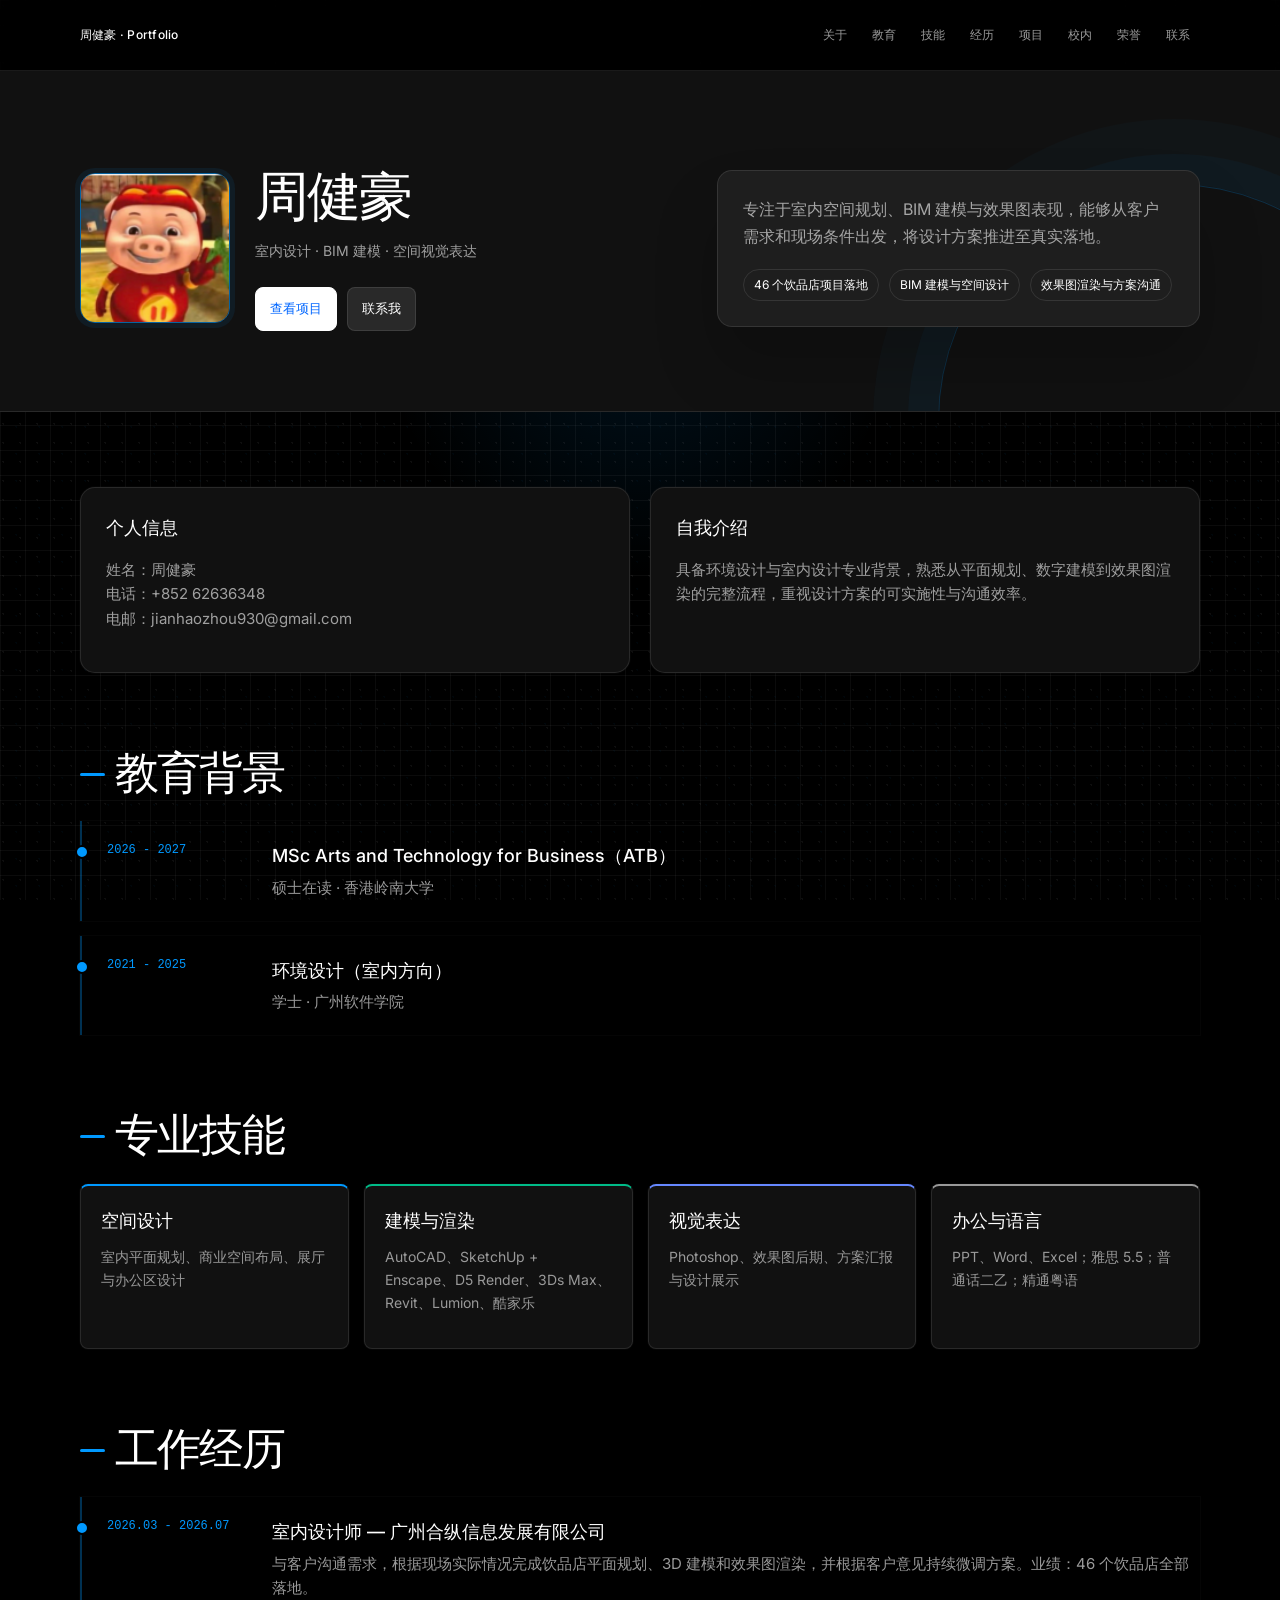
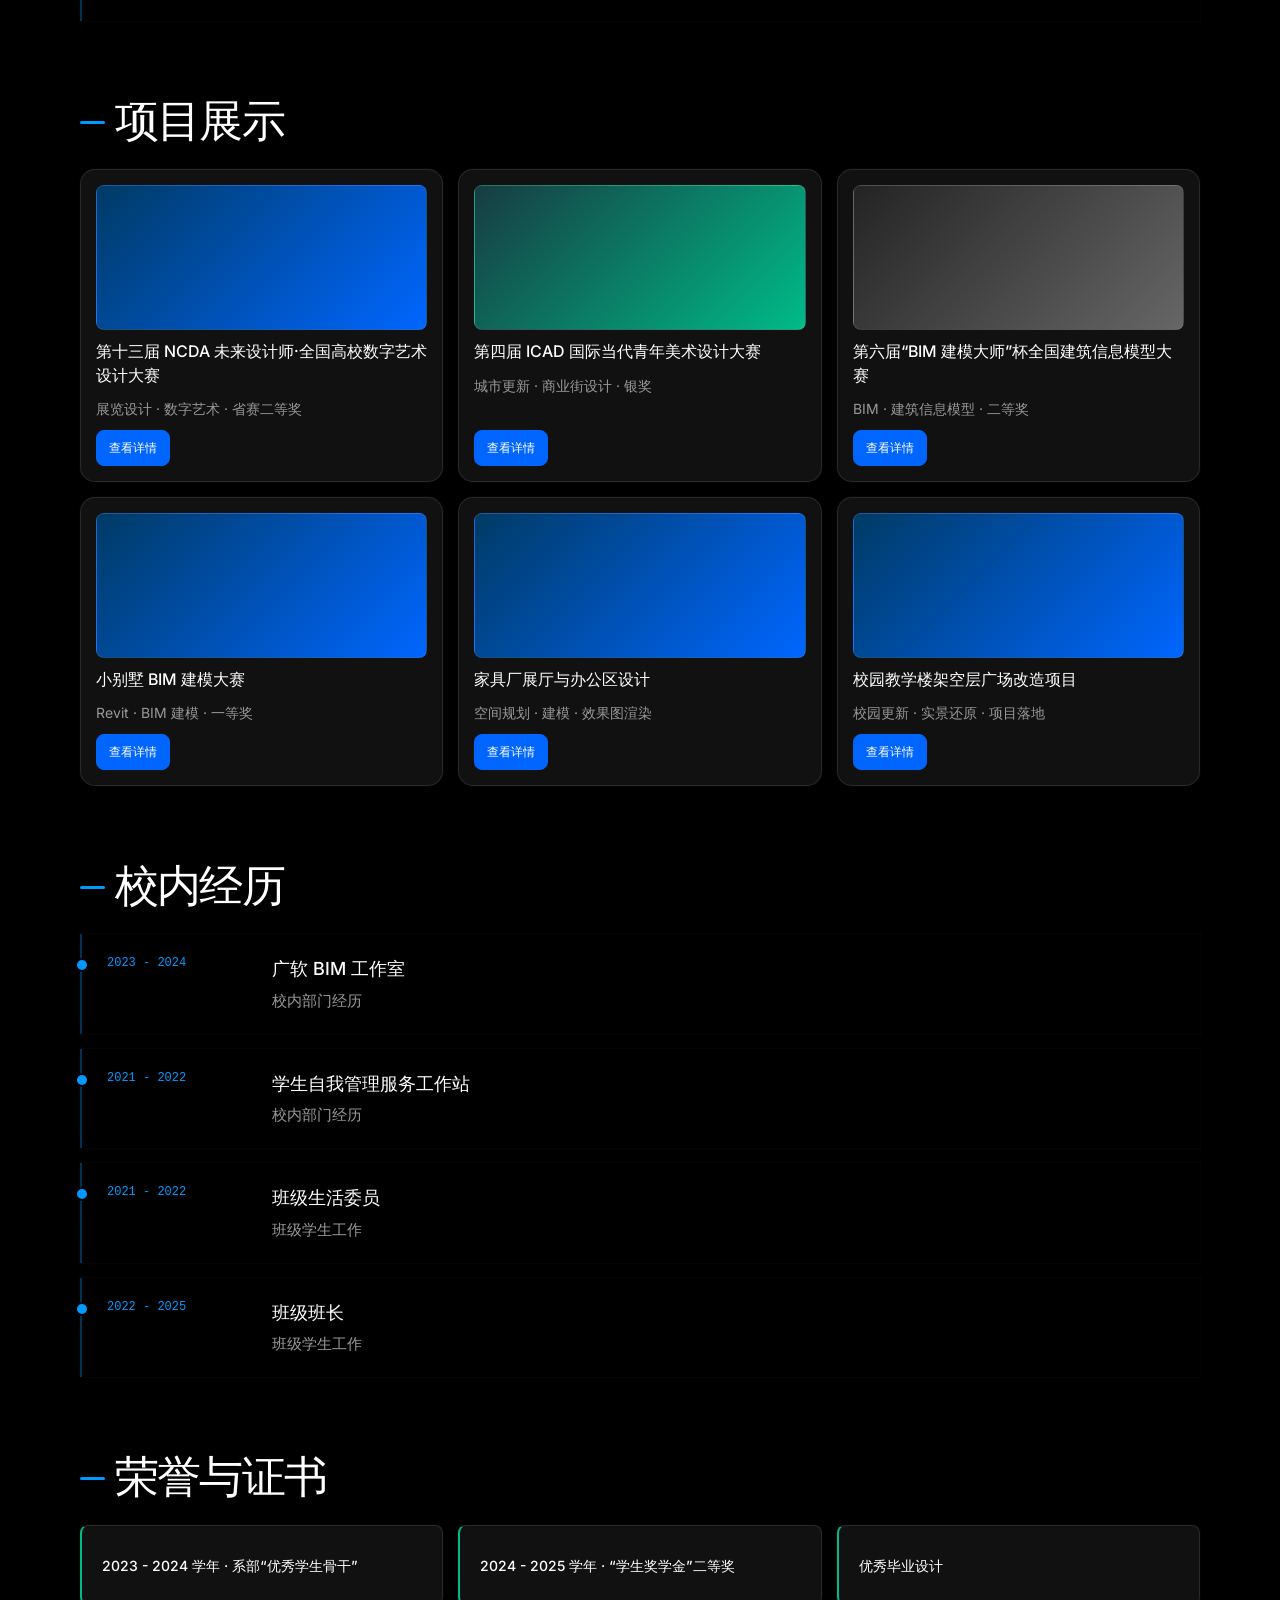
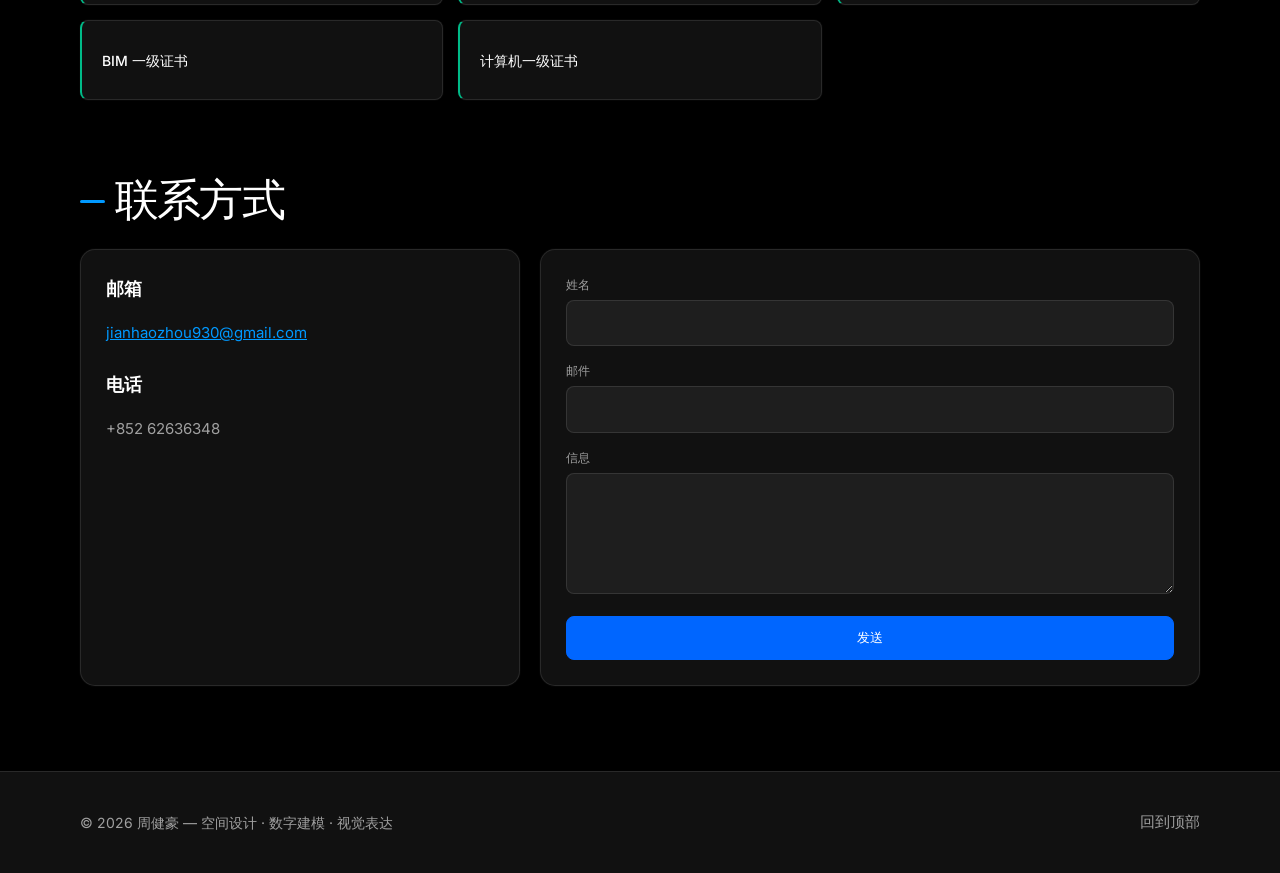
==== commit 0e761e8b: "增加背景网格效果" ====
--- a/index.html
+++ b/index.html
@@ -8,7 +8,7 @@
 
   <!-- Google Fonts -->
   <link href="https://fonts.googleapis.com/css2?family=Inter:wght@300;400;500;600;700&family=Inter+Tight:wght@400;500&display=swap" rel="stylesheet">
-  <link rel="stylesheet" href="./css/styles.css">
+  <link rel="stylesheet" href="./css/styles.css?v=grid-glow-1">
 </head>
 <body>
   <header class="site-header">
@@ -49,6 +49,6 @@
     </div>
   </div>
 
-  <script src="./js/script.js" defer></script>
+  <script src="./js/script.js?v=grid-glow-3" defer></script>
 </body>
 </html>
--- a/css/styles.css
+++ b/css/styles.css
@@ -12,13 +12,19 @@
   --line: rgba(255, 255, 255, .1);
   --radius: 15px;
   --max-width: 1120px;
+  --pointer-x: 50vw;
+  --pointer-y: 35vh;
   font-family: "Inter", "Inter Variable", "Microsoft YaHei", sans-serif;
   color-scheme: dark;
 }
 
 * { box-sizing: border-box; }
 html { scroll-behavior: smooth; scroll-padding-top: 75px; }
-body { min-height: 100%; margin: 0; color: var(--white); background: var(--black); font-size: 15px; line-height: 1.65; -webkit-font-smoothing: antialiased; }
+body { position: relative; min-height: 100%; margin: 0; color: var(--white); background: var(--black); font-size: 15px; line-height: 1.65; -webkit-font-smoothing: antialiased; }
+body::before, body::after { position: fixed; inset: 0; pointer-events: none; content: ""; }
+body::before { z-index: 0; background-image: radial-gradient(circle at var(--pointer-x) var(--pointer-y), rgba(0, 153, 255, .18) 0, rgba(0, 153, 255, .08) 90px, transparent 260px), linear-gradient(rgba(255, 255, 255, .045) 1px, transparent 1px), linear-gradient(90deg, rgba(255, 255, 255, .045) 1px, transparent 1px); background-size: auto, 25px 25px, 25px 25px; background-position: center, 0 0, 0 0; }
+body::after { z-index: 0; opacity: .3; background-image: radial-gradient(circle at 20% 30%, rgba(255, 255, 255, .18) 0 1px, transparent 1px), radial-gradient(circle at 70% 80%, rgba(0, 153, 255, .14) 0 1px, transparent 1px); background-size: 17px 19px, 23px 27px; }
+body > main, body > footer { position: relative; z-index: 1; }
 a { color: var(--blue); }
 button, input, textarea { font: inherit; }
 .container { width: min(100% - 50px, var(--max-width)); margin: 0 auto; }
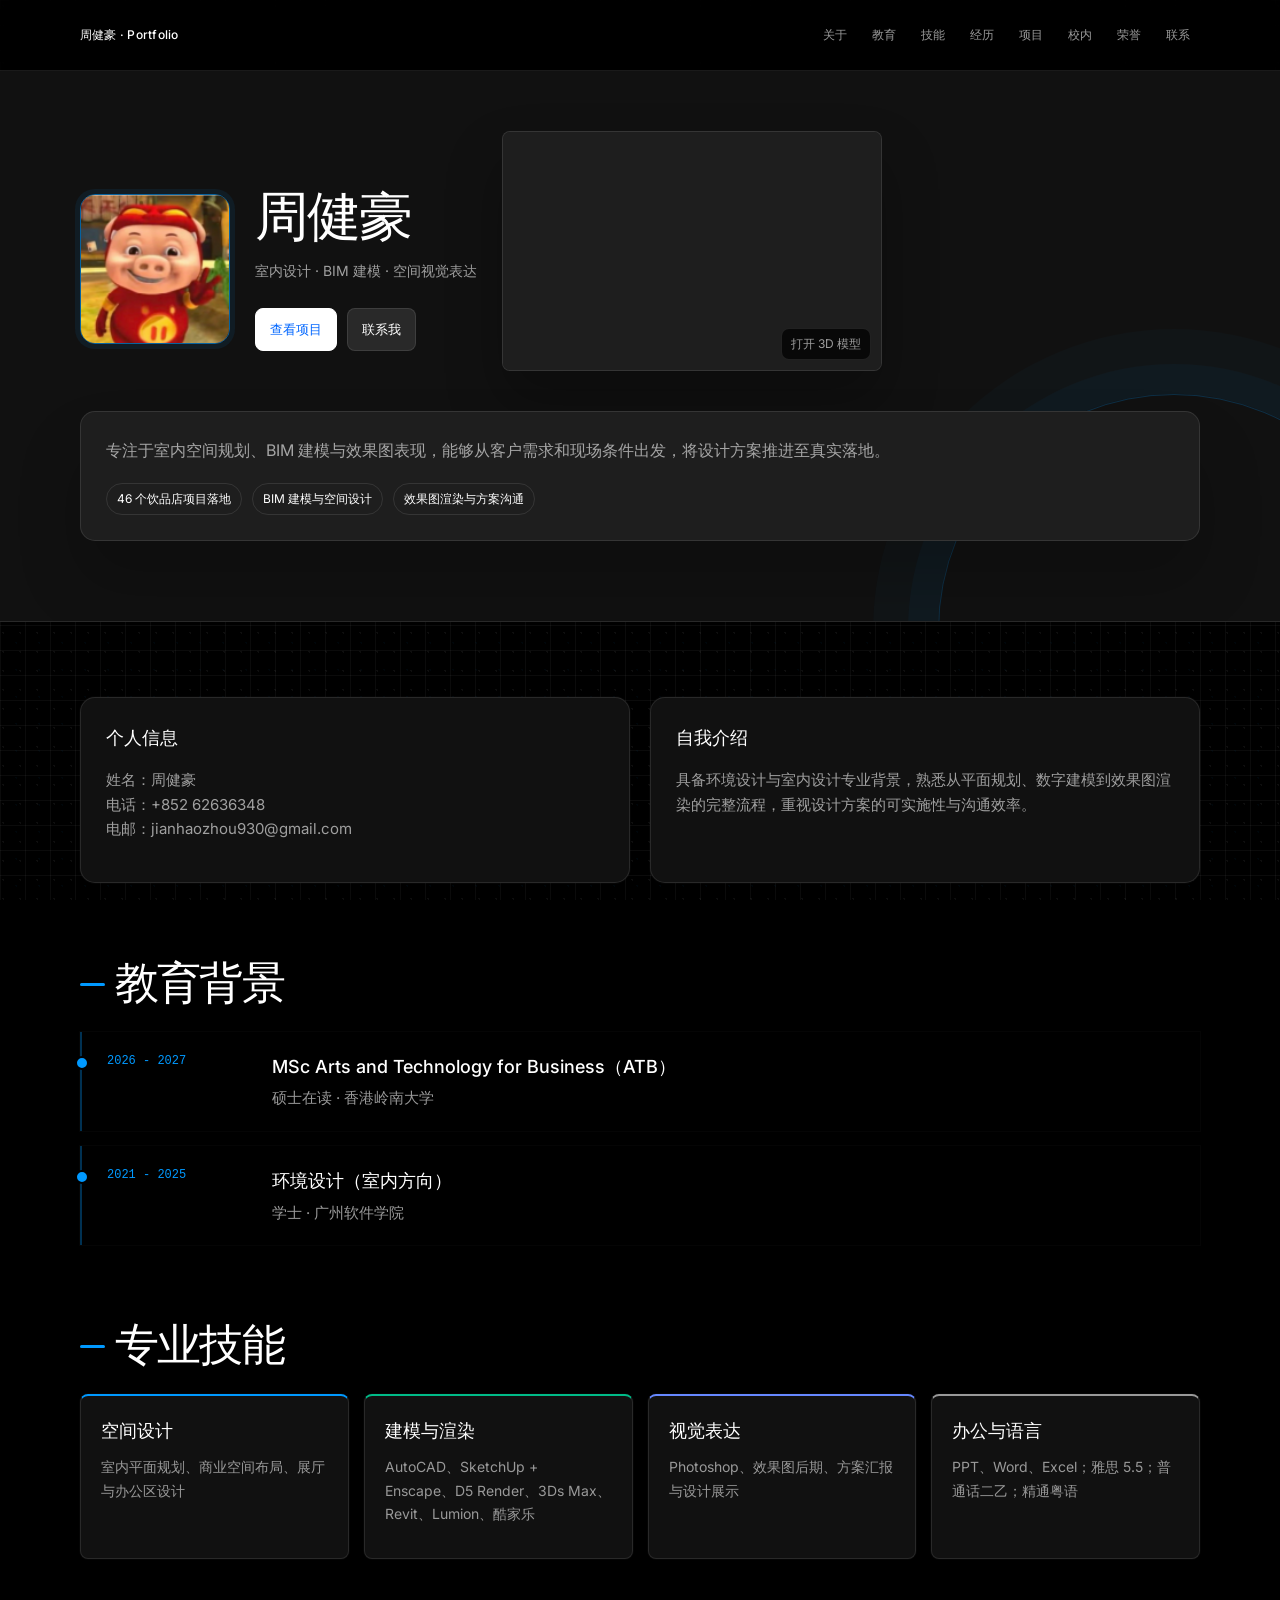
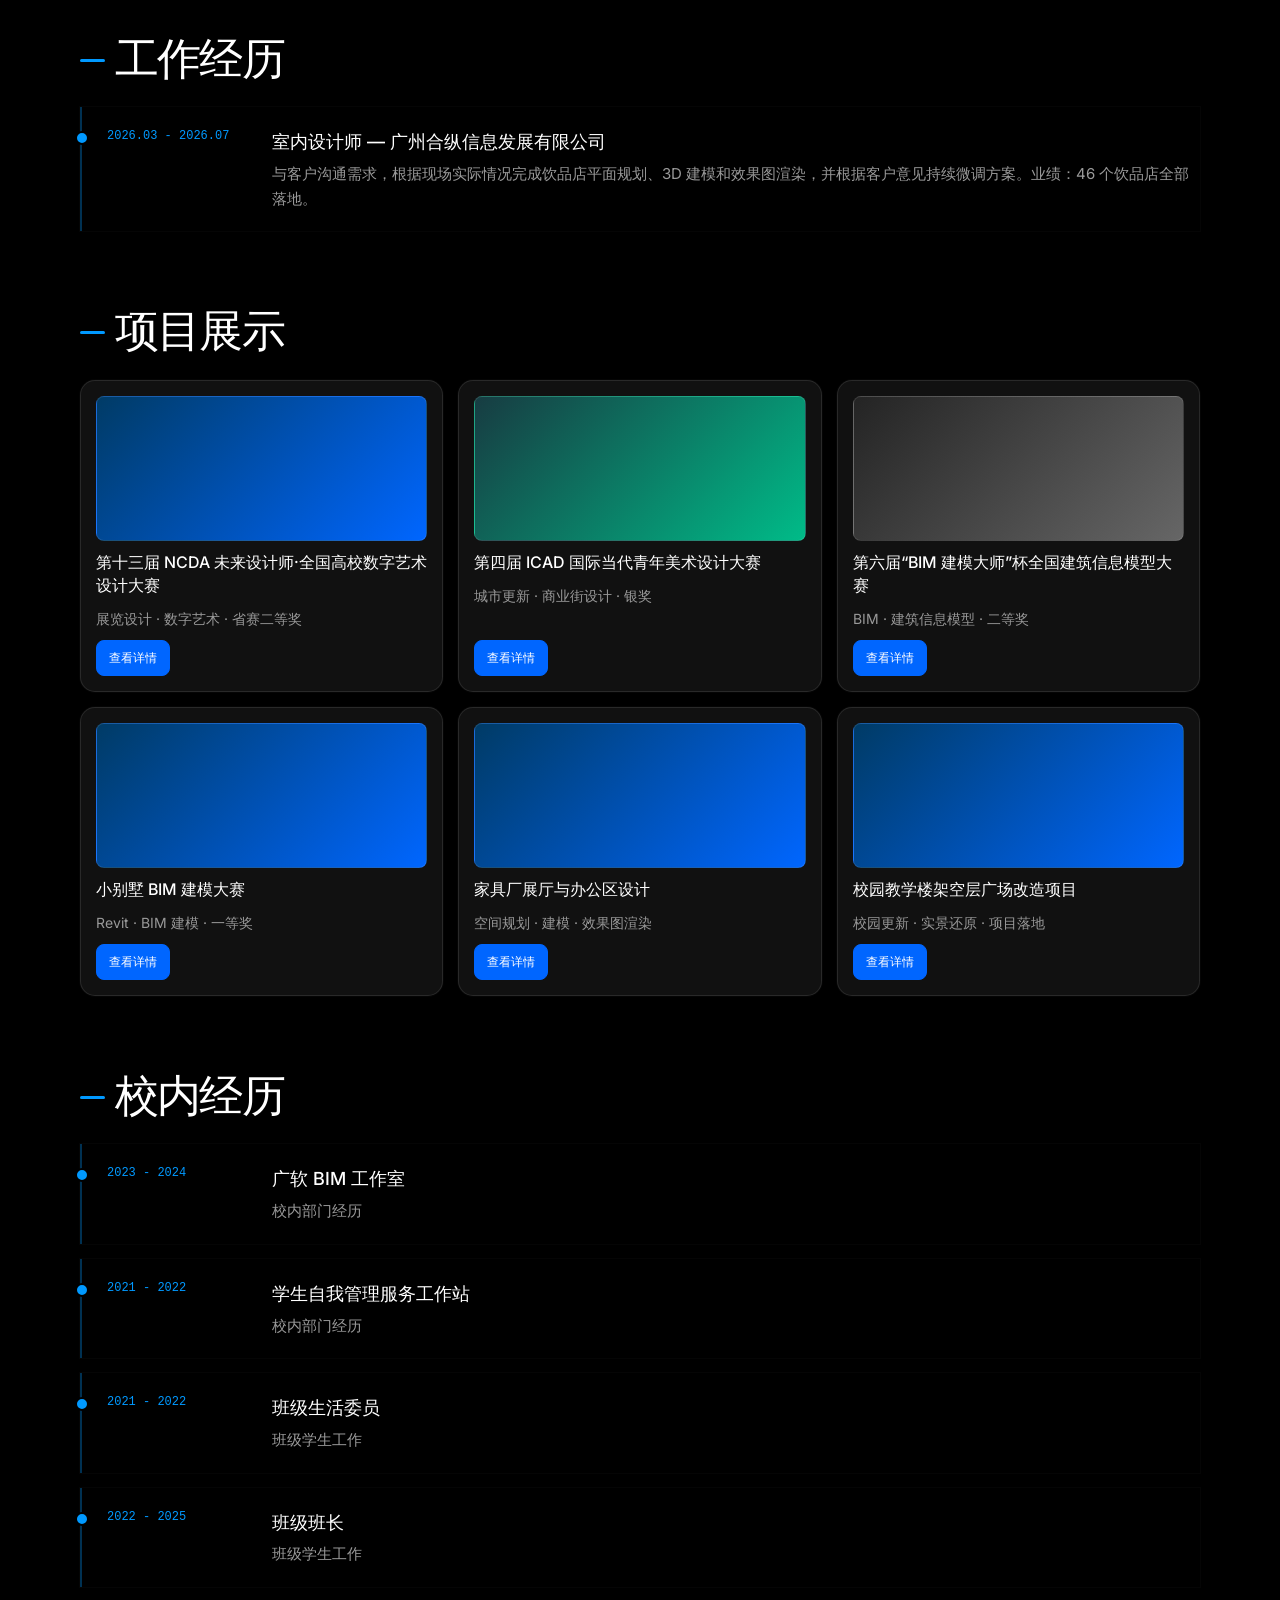
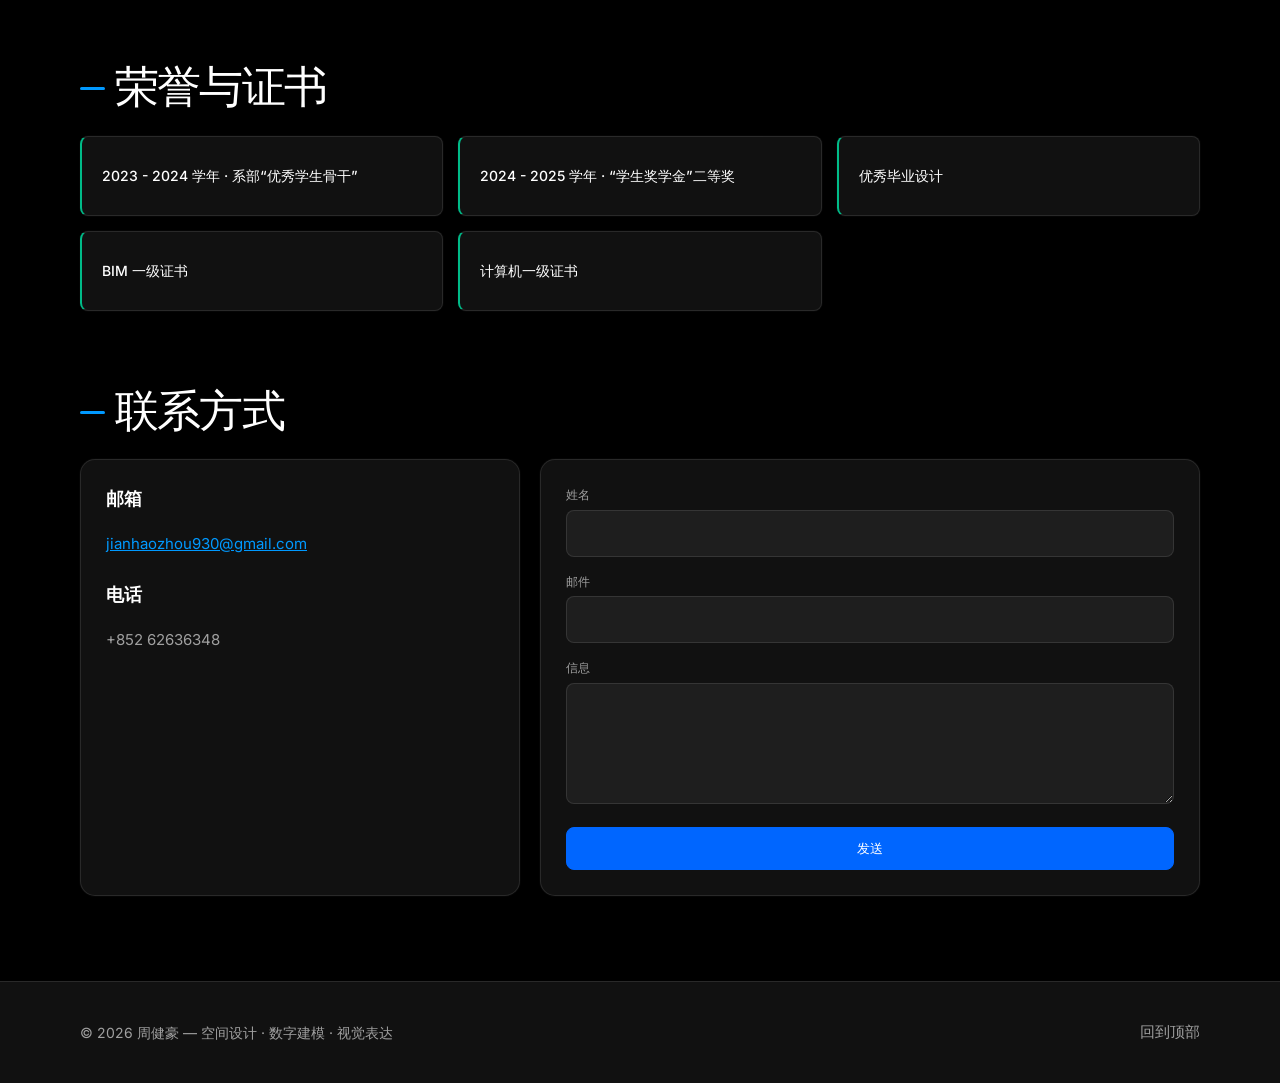
==== commit ad4c635a: "增加3d模型" ====
--- a/index.html
+++ b/index.html
@@ -8,7 +8,7 @@
 
   <!-- Google Fonts -->
   <link href="https://fonts.googleapis.com/css2?family=Inter:wght@300;400;500;600;700&family=Inter+Tight:wght@400;500&display=swap" rel="stylesheet">
-  <link rel="stylesheet" href="./css/styles.css?v=grid-glow-1">
+  <link rel="stylesheet" href="./css/styles.css?v=grid-glow-6">
 </head>
 <body>
   <header class="site-header">
@@ -49,6 +49,6 @@
     </div>
   </div>
 
-  <script src="./js/script.js?v=grid-glow-3" defer></script>
+  <script src="./js/script.js?v=grid-glow-5" defer></script>
 </body>
 </html>
--- a/css/styles.css
+++ b/css/styles.css
@@ -43,9 +43,13 @@
 
 .hero { position: relative; overflow: hidden; padding: 95px 0 80px; border-bottom: 1px solid var(--line); background: var(--surface); }
 .hero::after { position: absolute; right: -130px; bottom: -245px; width: 470px; height: 470px; border: 1px solid rgba(0, 153, 255, .22); border-radius: 50%; content: ""; box-shadow: 0 0 0 30px rgba(0, 153, 255, .04), 0 0 0 65px rgba(0, 153, 255, .025); }
-.hero-inner { position: relative; z-index: 1; display: grid; grid-template-columns: minmax(0, 1.08fr) minmax(300px, .92fr); align-items: center; gap: 70px; }
+.hero-inner { position: relative; z-index: 1; display: grid; grid-template-columns: 1fr; gap: 40px; }
 .hero-profile { display: flex; align-items: center; gap: 25px; }
 .avatar { width: 150px; height: 150px; flex: 0 0 auto; border: 1px solid rgba(0, 153, 255, .6); border-radius: 15px; object-fit: cover; box-shadow: 0 0 0 5px rgba(0, 153, 255, .08); }
+.model-frame { position: relative; flex: 0 0 clamp(320px, 36vw, 380px); width: clamp(320px, 36vw, 380px); height: 240px; margin-top: -35px; overflow: hidden; border: 1px solid var(--line); border-radius: 8px; background: var(--surface-raised); box-shadow: 0 30px 55px rgba(0, 0, 0, .28); }
+.model-frame iframe { display: block; width: 860px; max-width: none; height: 300px; border: 0; background: var(--surface-raised); transform: translateX(-265px); transform-origin: top left; }
+.model-fallback { position: absolute; right: 10px; bottom: 10px; padding: 5px 9px; border: 1px solid var(--line); border-radius: 8px; color: var(--muted); background: rgba(0, 0, 0, .72); font-size: 12px; text-decoration: none; }
+.model-fallback:hover, .model-fallback:focus-visible { color: var(--white); border-color: var(--blue); background: rgba(0, 102, 255, .78); }
 .profile-meta h1, .project-detail-hero h1 { margin: 0 0 10px; color: var(--white); font-size: clamp(42px, 5vw, 54px); font-weight: 500; line-height: 1.1; letter-spacing: -.04em; }
 .muted { color: var(--muted-solid); font-size: 14px; }
 .hero .muted { color: var(--muted); }
@@ -126,7 +130,7 @@
 .reveal.is-visible { opacity: 1; transform: translateY(0); }
 .reveal.is-visible:hover { transform: translateY(-3px) scale(1.02); }
 
-@media (max-width: 1000px) { .hero-inner { grid-template-columns: 1fr; gap: 35px; } .skills-grid { grid-template-columns: repeat(2, minmax(0, 1fr)); } .projects-grid { grid-template-columns: repeat(2, minmax(0, 1fr)); } .honors-grid { grid-template-columns: repeat(2, minmax(0, 1fr)); } .project-detail-body { grid-template-columns: 1fr; } }
-@media (max-width: 680px) { .container { width: min(100% - 30px, var(--max-width)); } .header-inner { min-height: 64px; } .nav-toggle { display: flex; flex-direction: column; } .nav { position: absolute; top: 64px; right: 15px; left: 15px; display: none; flex-direction: column; align-items: stretch; padding: 10px; border: 1px solid var(--line); border-radius: 8px; background: var(--surface-raised); box-shadow: 0 20px 40px rgba(0, 0, 0, .35); } .nav.open { display: flex; } .nav a { padding: 10px; } .hero { padding: 65px 0 55px; } .hero-profile { align-items: flex-start; flex-direction: column; } .avatar { width: 115px; height: 115px; } .profile-meta h1, .project-detail-hero h1 { font-size: 42px; } .section { padding-top: 55px; } .section-title { font-size: 36px; } .section-grid, .contact-grid, .projects-grid, .honors-grid { grid-template-columns: 1fr; } .skills-grid { grid-template-columns: 1fr 1fr; } .timeline-item { grid-template-columns: 1fr; gap: 5px; } .footer-inner { align-items: flex-start; flex-direction: column; } }
+@media (max-width: 1000px) { .skills-grid { grid-template-columns: repeat(2, minmax(0, 1fr)); } .projects-grid { grid-template-columns: repeat(2, minmax(0, 1fr)); } .honors-grid { grid-template-columns: repeat(2, minmax(0, 1fr)); } .project-detail-body { grid-template-columns: 1fr; } }
+@media (max-width: 680px) { .container { width: min(100% - 30px, var(--max-width)); } .header-inner { min-height: 64px; } .nav-toggle { display: flex; flex-direction: column; } .nav { position: absolute; top: 64px; right: 15px; left: 15px; display: none; flex-direction: column; align-items: stretch; padding: 10px; border: 1px solid var(--line); border-radius: 8px; background: var(--surface-raised); box-shadow: 0 20px 40px rgba(0, 0, 0, .35); } .nav.open { display: flex; } .nav a { padding: 10px; } .hero { padding: 65px 0 55px; } .hero-profile { align-items: flex-start; flex-direction: column; } .avatar { width: 115px; height: 115px; } .model-frame { flex: 0 0 130px; width: 180px; height: 130px; margin-top: 0; align-self: flex-end; } .model-frame iframe { transform: translateX(-340px); } .profile-meta h1, .project-detail-hero h1 { font-size: 42px; } .section { padding-top: 55px; } .section-title { font-size: 36px; } .section-grid, .contact-grid, .projects-grid, .honors-grid { grid-template-columns: 1fr; } .skills-grid { grid-template-columns: 1fr 1fr; } .timeline-item { grid-template-columns: 1fr; gap: 5px; } .footer-inner { align-items: flex-start; flex-direction: column; } }
 @media (max-width: 420px) { .skills-grid { grid-template-columns: 1fr; } .hero-summary { padding: 20px; } }
 @media (prefers-reduced-motion: reduce) { *, *::before, *::after { scroll-behavior: auto !important; transition-duration: .01ms !important; animation-duration: .01ms !important; } }
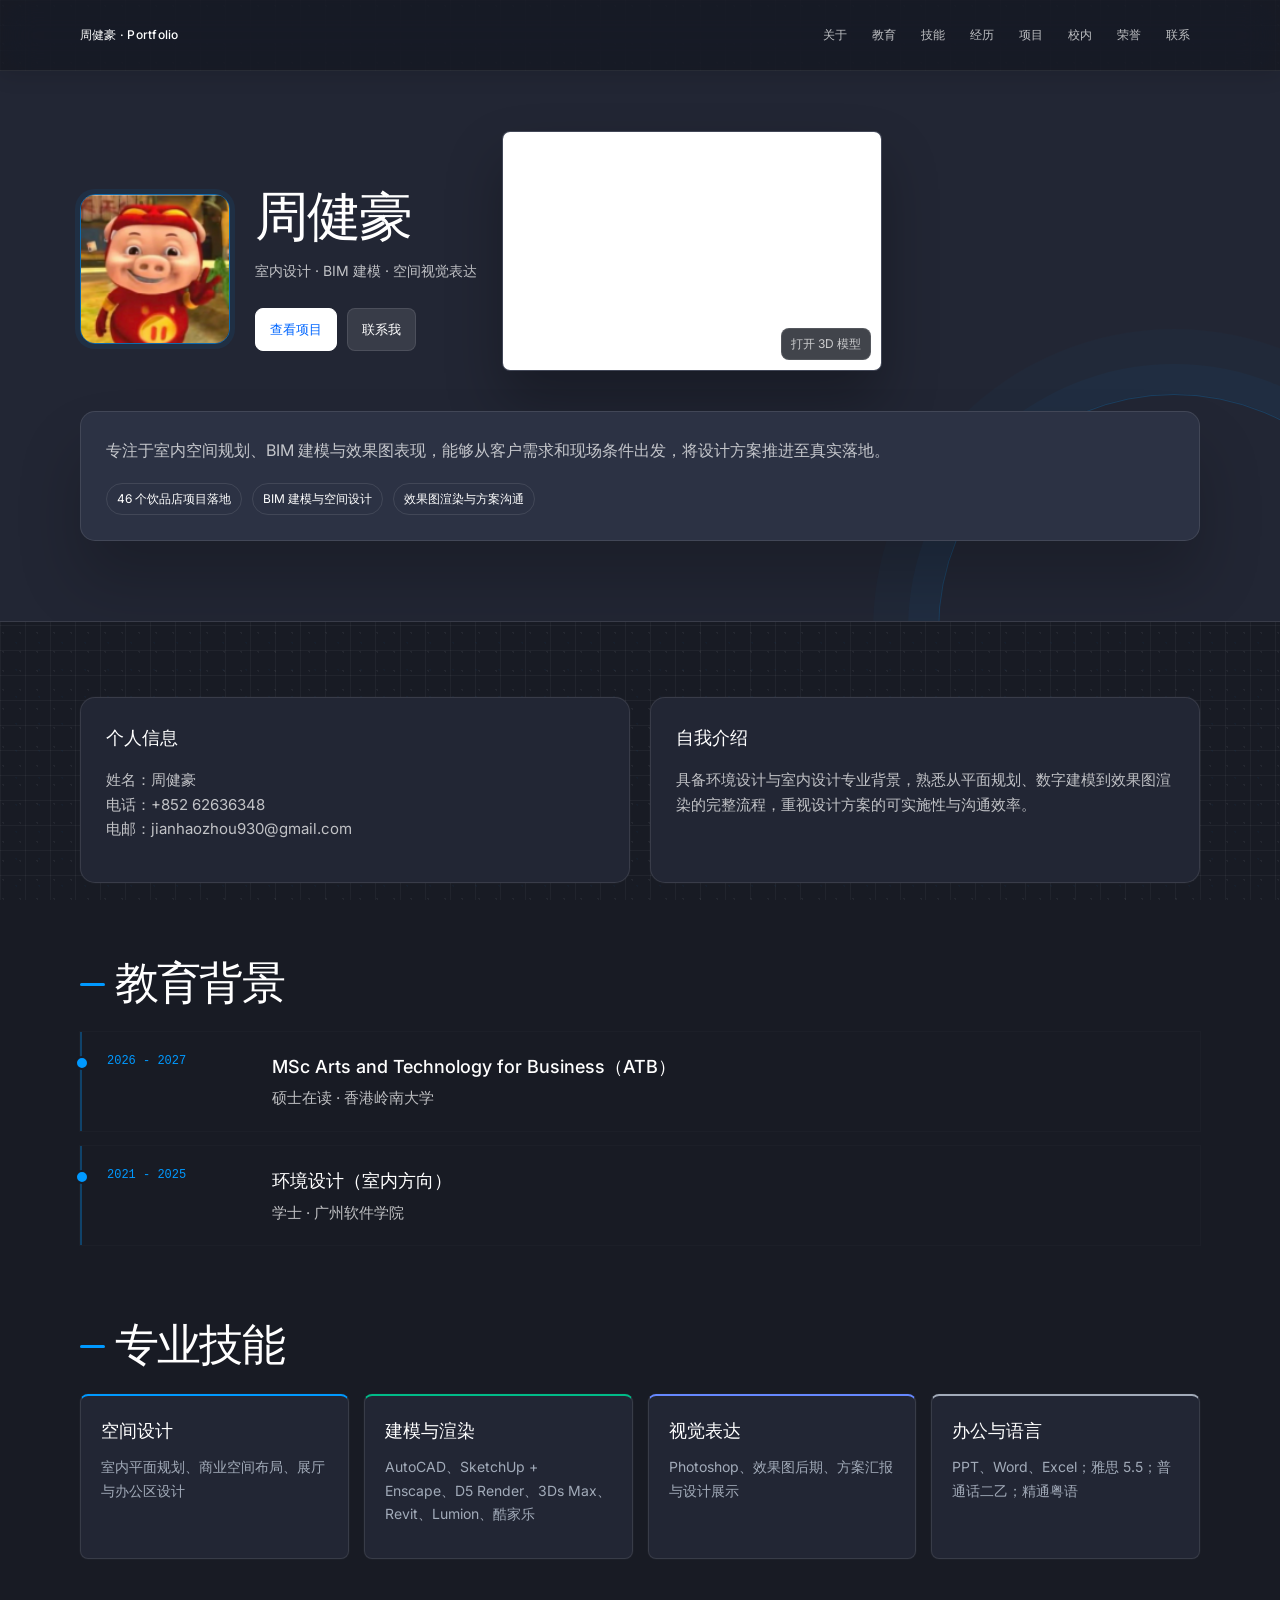
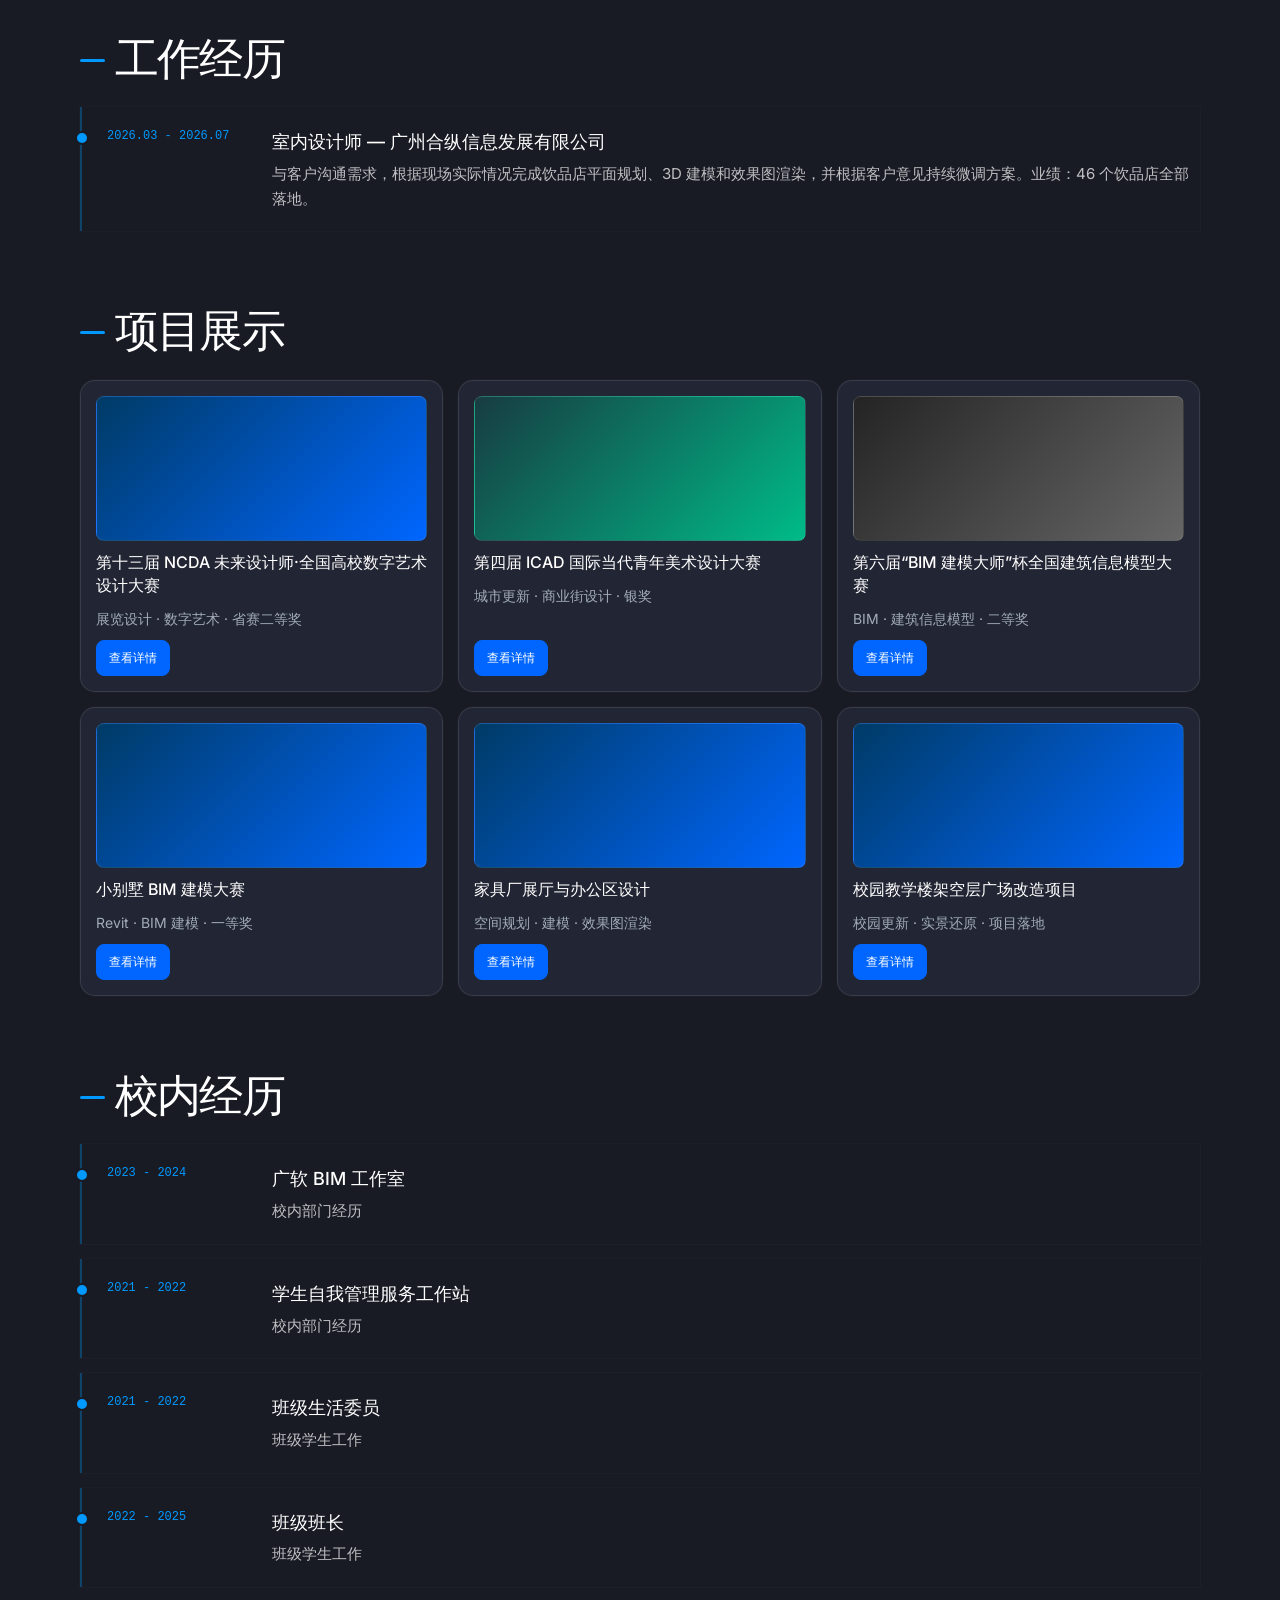
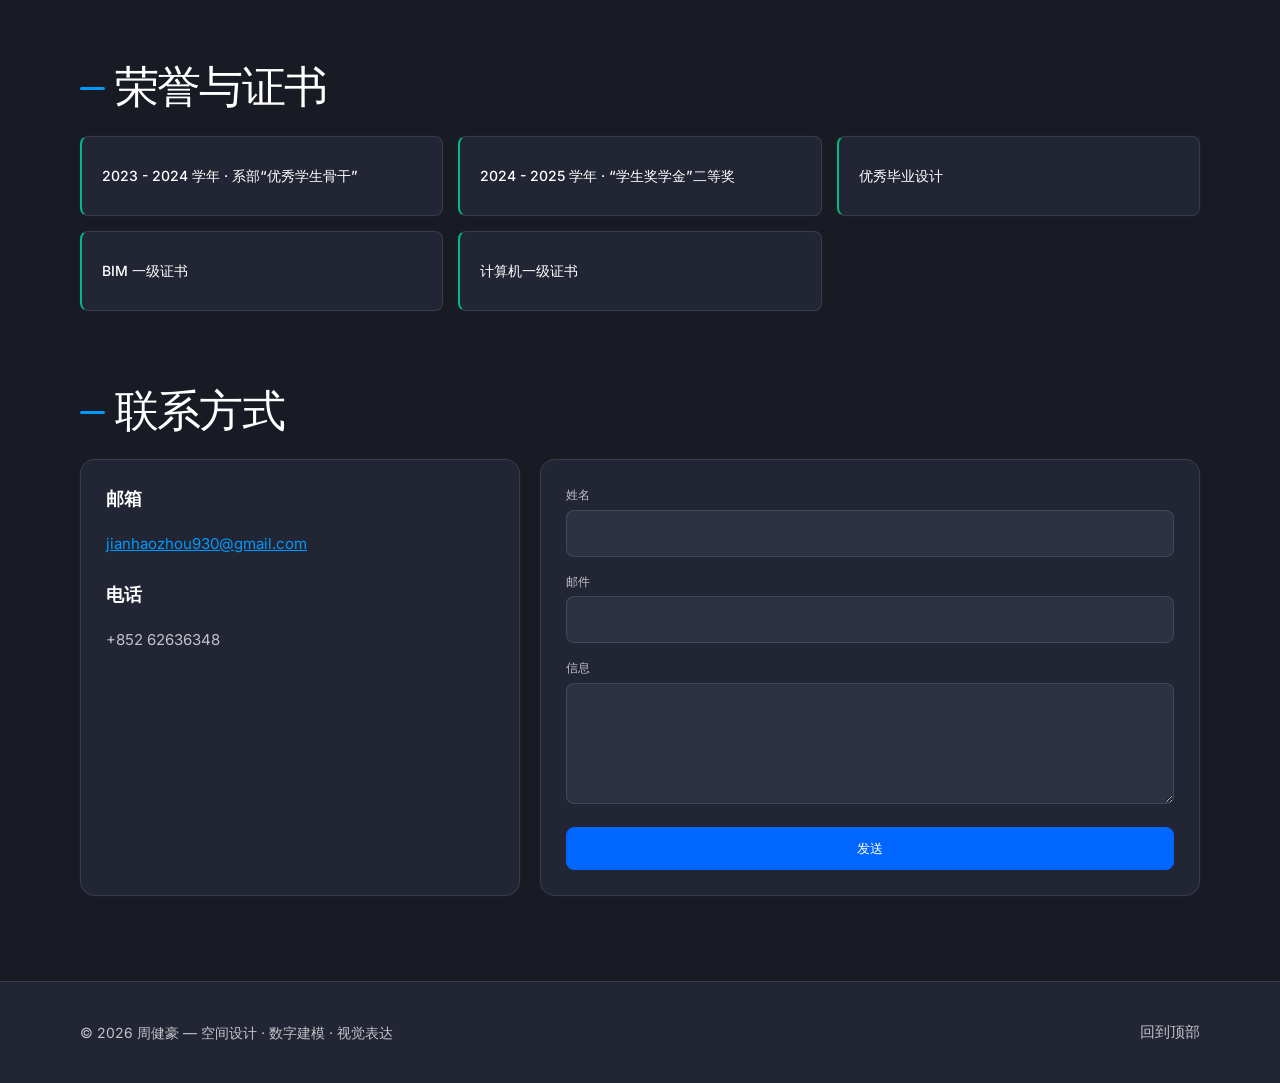
==== commit af12d4e0: "调亮背景" ====
--- a/index.html
+++ b/index.html
@@ -8,7 +8,7 @@
 
   <!-- Google Fonts -->
   <link href="https://fonts.googleapis.com/css2?family=Inter:wght@300;400;500;600;700&family=Inter+Tight:wght@400;500&display=swap" rel="stylesheet">
-  <link rel="stylesheet" href="./css/styles.css?v=grid-glow-6">
+  <link rel="stylesheet" href="./css/styles.css?v=grid-glow-8">
 </head>
 <body>
   <header class="site-header">
--- a/css/styles.css
+++ b/css/styles.css
@@ -1,11 +1,11 @@
 :root {
-  --black: #000000;
-  --surface: #111111;
-  --surface-raised: #1e1e1e;
-  --surface-soft: #242424;
+  --black: #181b24;
+  --surface: #222634;
+  --surface-raised: #2c3244;
+  --surface-soft: #373e52;
   --white: #ffffff;
-  --muted: rgba(255, 255, 255, .6);
-  --muted-solid: #999999;
+  --muted: rgba(255, 255, 255, .72);
+  --muted-solid: #a2abb9;
   --blue: #0099ff;
   --button-blue: #0066ff;
   --green: #00bb88;
@@ -29,7 +29,7 @@
 button, input, textarea { font: inherit; }
 .container { width: min(100% - 50px, var(--max-width)); margin: 0 auto; }
 
-.site-header { position: sticky; top: 0; z-index: 60; border-bottom: 1px solid var(--line); background: rgba(0, 0, 0, .86); backdrop-filter: blur(16px); }
+.site-header { position: sticky; top: 0; z-index: 60; border-bottom: 1px solid rgba(255, 255, 255, .08); background: rgba(24, 27, 36, .65); -webkit-backdrop-filter: blur(18px) saturate(180%); backdrop-filter: blur(18px) saturate(180%); box-shadow: 0 4px 20px rgba(0, 0, 0, .12); }
 .header-inner { display: flex; min-height: 70px; align-items: center; justify-content: space-between; gap: 25px; }
 .logo { color: var(--white); font-size: 12px; font-weight: 500; letter-spacing: .02em; text-decoration: none; }
 .nav { display: flex; align-items: center; gap: 5px; }
@@ -48,7 +48,7 @@
 .avatar { width: 150px; height: 150px; flex: 0 0 auto; border: 1px solid rgba(0, 153, 255, .6); border-radius: 15px; object-fit: cover; box-shadow: 0 0 0 5px rgba(0, 153, 255, .08); }
 .model-frame { position: relative; flex: 0 0 clamp(320px, 36vw, 380px); width: clamp(320px, 36vw, 380px); height: 240px; margin-top: -35px; overflow: hidden; border: 1px solid var(--line); border-radius: 8px; background: var(--surface-raised); box-shadow: 0 30px 55px rgba(0, 0, 0, .28); }
 .model-frame iframe { display: block; width: 860px; max-width: none; height: 300px; border: 0; background: var(--surface-raised); transform: translateX(-265px); transform-origin: top left; }
-.model-fallback { position: absolute; right: 10px; bottom: 10px; padding: 5px 9px; border: 1px solid var(--line); border-radius: 8px; color: var(--muted); background: rgba(0, 0, 0, .72); font-size: 12px; text-decoration: none; }
+.model-fallback { position: absolute; right: 10px; bottom: 10px; padding: 5px 9px; border: 1px solid var(--line); border-radius: 8px; color: var(--muted); background: rgba(24, 27, 36, .82); font-size: 12px; text-decoration: none; }
 .model-fallback:hover, .model-fallback:focus-visible { color: var(--white); border-color: var(--blue); background: rgba(0, 102, 255, .78); }
 .profile-meta h1, .project-detail-hero h1 { margin: 0 0 10px; color: var(--white); font-size: clamp(42px, 5vw, 54px); font-weight: 500; line-height: 1.1; letter-spacing: -.04em; }
 .muted { color: var(--muted-solid); font-size: 14px; }
@@ -112,7 +112,7 @@
 .footer-inner { display: flex; align-items: center; justify-content: space-between; gap: 20px; }
 .site-footer .muted, .top-link { color: var(--muted); }
 .top-link { text-decoration: none; }
-.modal { position: fixed; inset: 0; z-index: 120; display: none; align-items: center; justify-content: center; padding: 20px; background: rgba(0, 0, 0, .8); }
+.modal { position: fixed; inset: 0; z-index: 120; display: none; align-items: center; justify-content: center; padding: 20px; background: rgba(18, 21, 30, .82); }
 .modal[aria-hidden="false"] { display: flex; }
 .modal-content { position: relative; width: min(760px, 96%); padding: 30px; border: 1px solid var(--line); border-radius: 15px; background: var(--surface-raised); box-shadow: 0 40px 64px rgba(0, 0, 0, .35); }
 .modal-close { position: absolute; top: 12px; right: 15px; border: 0; color: var(--muted); background: transparent; cursor: pointer; font-size: 18px; }
@@ -131,6 +131,6 @@
 .reveal.is-visible:hover { transform: translateY(-3px) scale(1.02); }
 
 @media (max-width: 1000px) { .skills-grid { grid-template-columns: repeat(2, minmax(0, 1fr)); } .projects-grid { grid-template-columns: repeat(2, minmax(0, 1fr)); } .honors-grid { grid-template-columns: repeat(2, minmax(0, 1fr)); } .project-detail-body { grid-template-columns: 1fr; } }
-@media (max-width: 680px) { .container { width: min(100% - 30px, var(--max-width)); } .header-inner { min-height: 64px; } .nav-toggle { display: flex; flex-direction: column; } .nav { position: absolute; top: 64px; right: 15px; left: 15px; display: none; flex-direction: column; align-items: stretch; padding: 10px; border: 1px solid var(--line); border-radius: 8px; background: var(--surface-raised); box-shadow: 0 20px 40px rgba(0, 0, 0, .35); } .nav.open { display: flex; } .nav a { padding: 10px; } .hero { padding: 65px 0 55px; } .hero-profile { align-items: flex-start; flex-direction: column; } .avatar { width: 115px; height: 115px; } .model-frame { flex: 0 0 130px; width: 180px; height: 130px; margin-top: 0; align-self: flex-end; } .model-frame iframe { transform: translateX(-340px); } .profile-meta h1, .project-detail-hero h1 { font-size: 42px; } .section { padding-top: 55px; } .section-title { font-size: 36px; } .section-grid, .contact-grid, .projects-grid, .honors-grid { grid-template-columns: 1fr; } .skills-grid { grid-template-columns: 1fr 1fr; } .timeline-item { grid-template-columns: 1fr; gap: 5px; } .footer-inner { align-items: flex-start; flex-direction: column; } }
+@media (max-width: 680px) { .container { width: min(100% - 30px, var(--max-width)); } .header-inner { min-height: 64px; } .nav-toggle { display: flex; flex-direction: column; } .nav { position: absolute; top: 64px; right: 15px; left: 15px; display: none; flex-direction: column; align-items: stretch; padding: 10px; border: 1px solid var(--line); border-radius: 8px; background: rgba(34, 38, 52, .88); -webkit-backdrop-filter: blur(18px); backdrop-filter: blur(18px); box-shadow: 0 20px 40px rgba(0, 0, 0, .35); } .nav.open { display: flex; } .nav a { padding: 10px; } .hero { padding: 65px 0 55px; } .hero-profile { align-items: flex-start; flex-direction: column; } .avatar { width: 115px; height: 115px; } .model-frame { flex: 0 0 130px; width: 180px; height: 130px; margin-top: 0; align-self: flex-end; } .model-frame iframe { transform: translateX(-340px); } .profile-meta h1, .project-detail-hero h1 { font-size: 42px; } .section { padding-top: 55px; } .section-title { font-size: 36px; } .section-grid, .contact-grid, .projects-grid, .honors-grid { grid-template-columns: 1fr; } .skills-grid { grid-template-columns: 1fr 1fr; } .timeline-item { grid-template-columns: 1fr; gap: 5px; } .footer-inner { align-items: flex-start; flex-direction: column; } }
 @media (max-width: 420px) { .skills-grid { grid-template-columns: 1fr; } .hero-summary { padding: 20px; } }
 @media (prefers-reduced-motion: reduce) { *, *::before, *::after { scroll-behavior: auto !important; transition-duration: .01ms !important; animation-duration: .01ms !important; } }
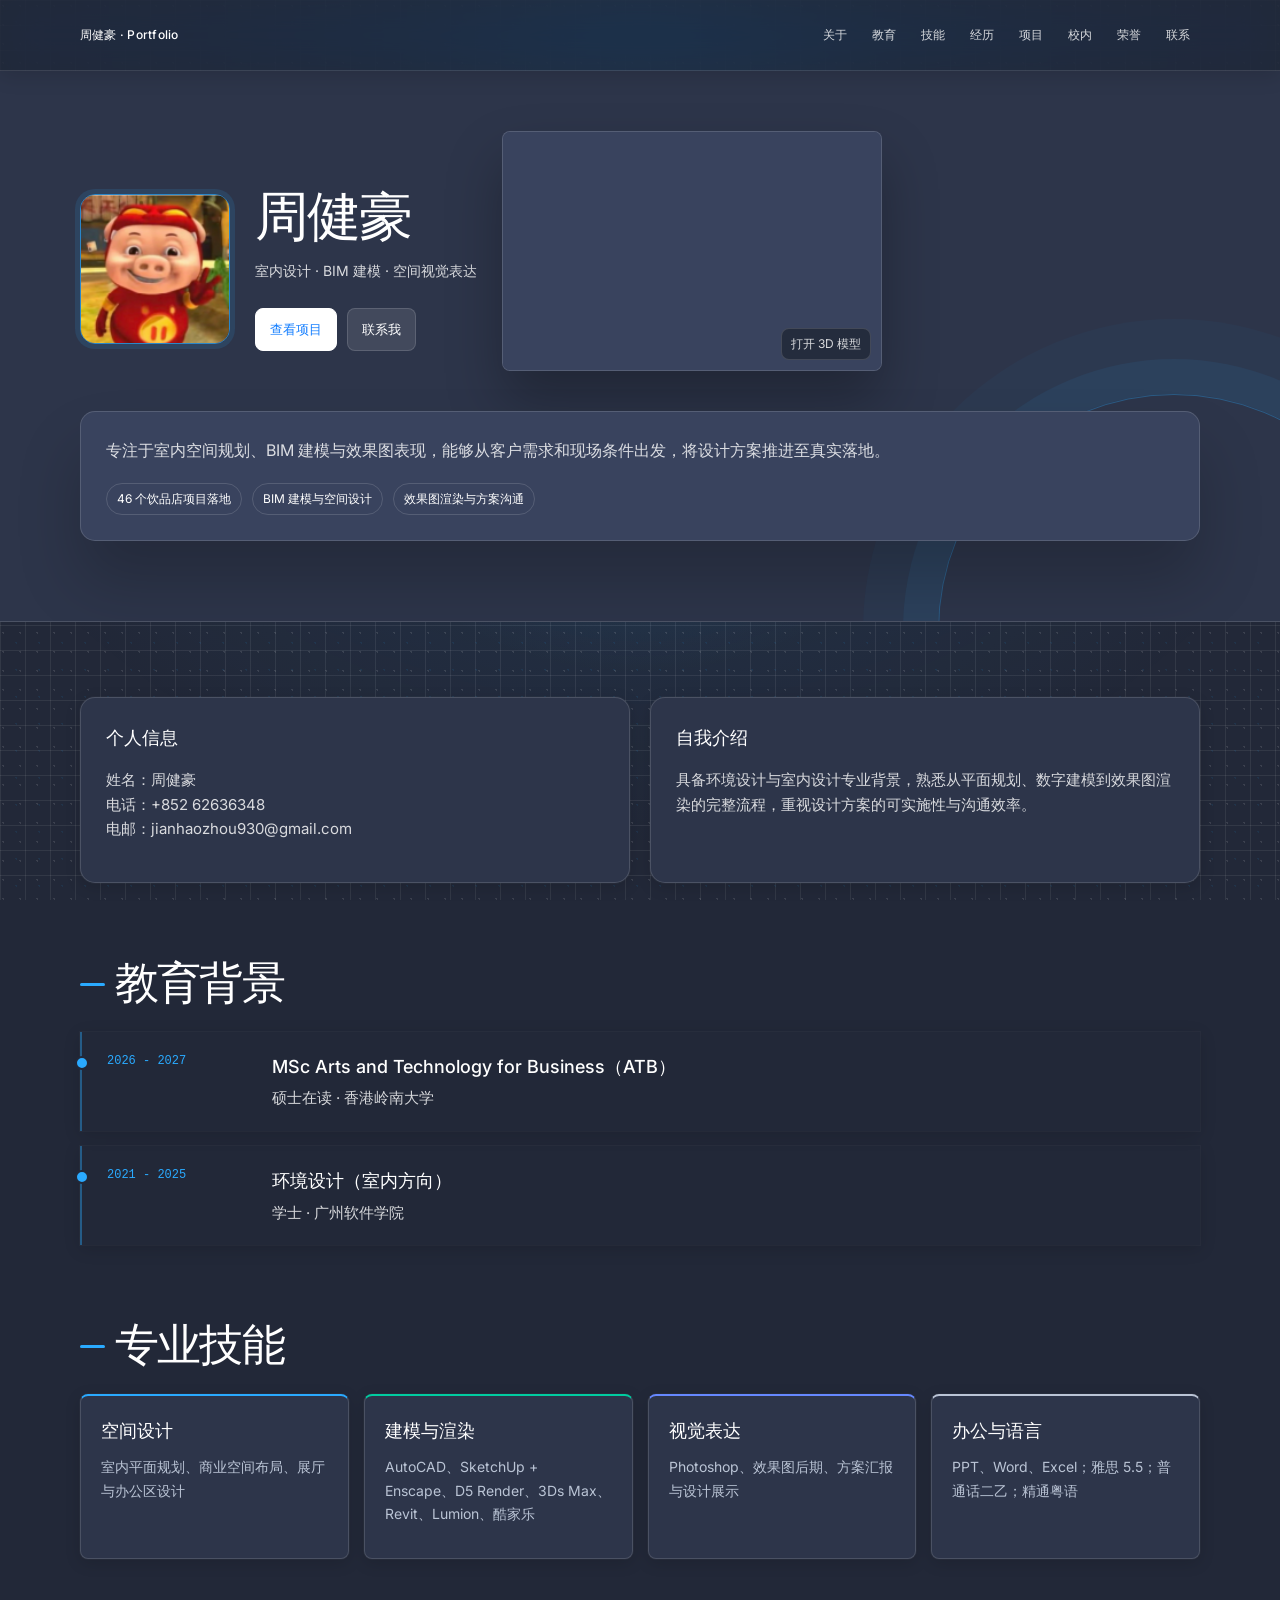
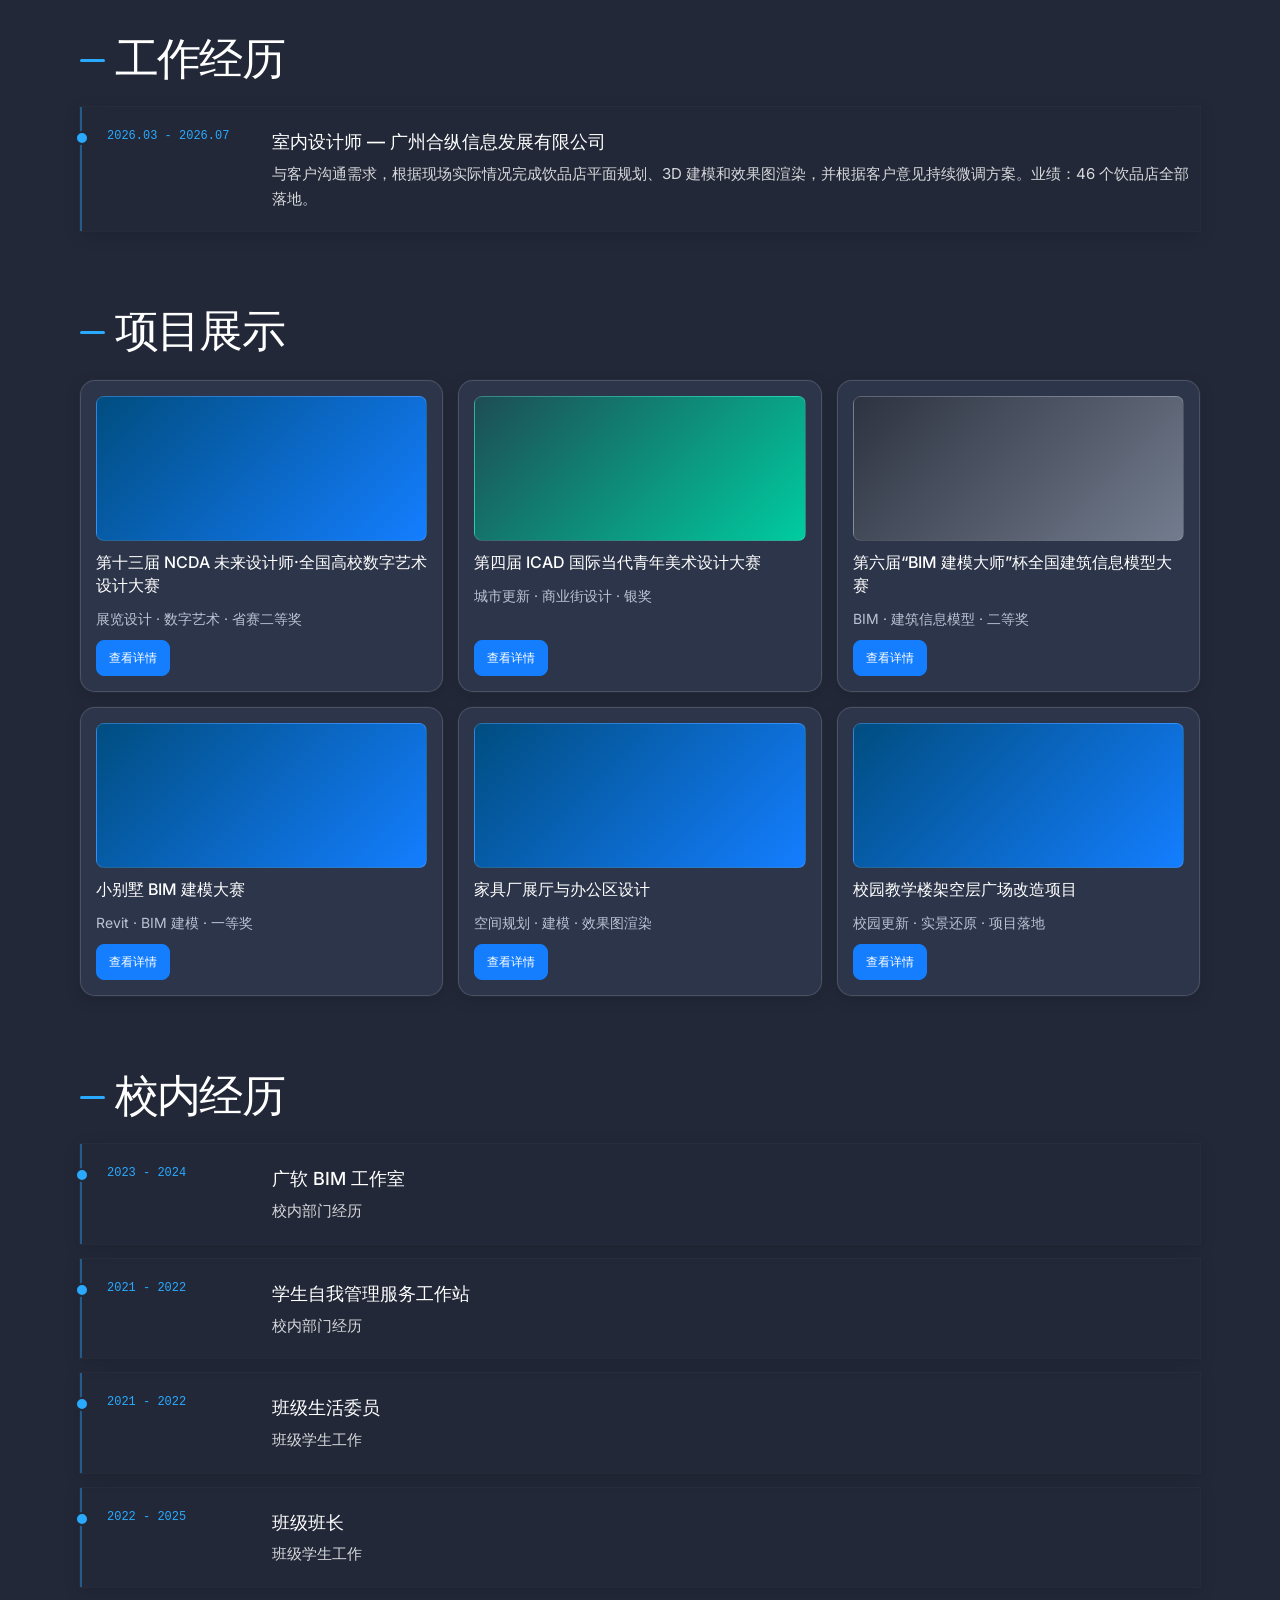
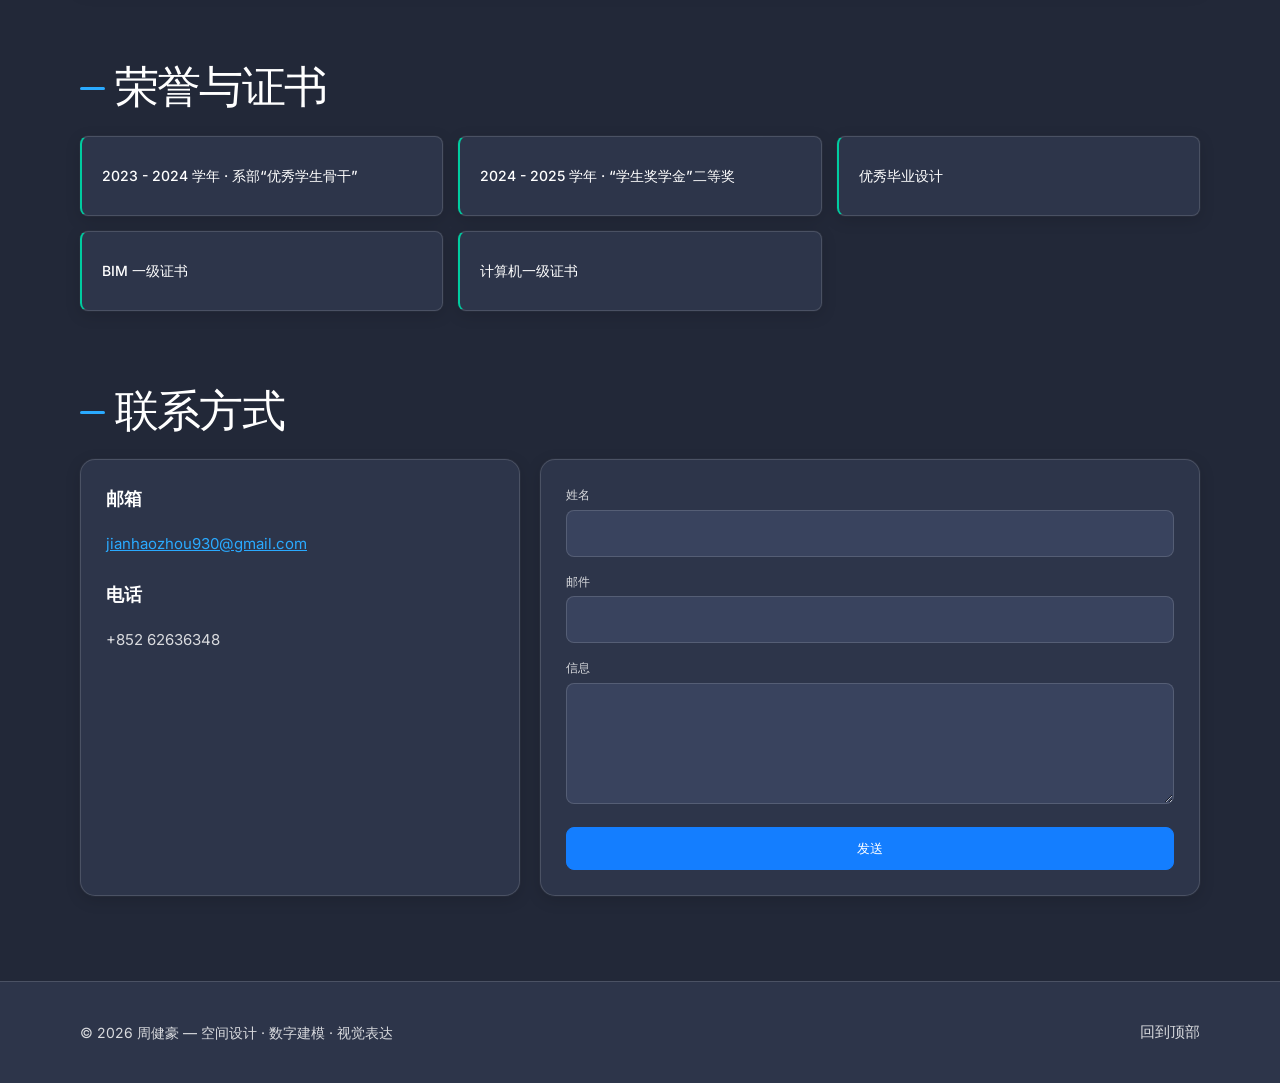
==== commit c5f67bcb: "再次調亮背景" ====
--- a/index.html
+++ b/index.html
@@ -8,7 +8,7 @@
 
   <!-- Google Fonts -->
   <link href="https://fonts.googleapis.com/css2?family=Inter:wght@300;400;500;600;700&family=Inter+Tight:wght@400;500&display=swap" rel="stylesheet">
-  <link rel="stylesheet" href="./css/styles.css?v=grid-glow-8">
+  <link rel="stylesheet" href="./css/styles.css?v=bright-bg-1">
 </head>
 <body>
   <header class="site-header">
--- a/css/styles.css
+++ b/css/styles.css
@@ -1,15 +1,15 @@
 :root {
-  --black: #181b24;
-  --surface: #222634;
-  --surface-raised: #2c3244;
-  --surface-soft: #373e52;
+  --black: #222838;
+  --surface: #2d354a;
+  --surface-raised: #39435e;
+  --surface-soft: #475475;
   --white: #ffffff;
-  --muted: rgba(255, 255, 255, .72);
-  --muted-solid: #a2abb9;
-  --blue: #0099ff;
-  --button-blue: #0066ff;
-  --green: #00bb88;
-  --line: rgba(255, 255, 255, .1);
+  --muted: rgba(255, 255, 255, .82);
+  --muted-solid: #bac4d5;
+  --blue: #2aaaff;
+  --button-blue: #147eff;
+  --green: #00cca0;
+  --line: rgba(255, 255, 255, .14);
   --radius: 15px;
   --max-width: 1120px;
   --pointer-x: 50vw;
@@ -22,14 +22,14 @@
 html { scroll-behavior: smooth; scroll-padding-top: 75px; }
 body { position: relative; min-height: 100%; margin: 0; color: var(--white); background: var(--black); font-size: 15px; line-height: 1.65; -webkit-font-smoothing: antialiased; }
 body::before, body::after { position: fixed; inset: 0; pointer-events: none; content: ""; }
-body::before { z-index: 0; background-image: radial-gradient(circle at var(--pointer-x) var(--pointer-y), rgba(0, 153, 255, .18) 0, rgba(0, 153, 255, .08) 90px, transparent 260px), linear-gradient(rgba(255, 255, 255, .045) 1px, transparent 1px), linear-gradient(90deg, rgba(255, 255, 255, .045) 1px, transparent 1px); background-size: auto, 25px 25px, 25px 25px; background-position: center, 0 0, 0 0; }
-body::after { z-index: 0; opacity: .3; background-image: radial-gradient(circle at 20% 30%, rgba(255, 255, 255, .18) 0 1px, transparent 1px), radial-gradient(circle at 70% 80%, rgba(0, 153, 255, .14) 0 1px, transparent 1px); background-size: 17px 19px, 23px 27px; }
+body::before { z-index: 0; background-image: radial-gradient(circle at var(--pointer-x) var(--pointer-y), rgba(42, 170, 255, .28) 0, rgba(42, 170, 255, .12) 140px, transparent 360px), radial-gradient(circle at 50% 0%, rgba(42, 170, 255, .24) 0, rgba(42, 170, 255, .08) 460px, transparent 850px), linear-gradient(rgba(255, 255, 255, .075) 1px, transparent 1px), linear-gradient(90deg, rgba(255, 255, 255, .075) 1px, transparent 1px); background-size: auto, auto, 25px 25px, 25px 25px; background-position: center, top center, 0 0, 0 0; }
+body::after { z-index: 0; opacity: .45; background-image: radial-gradient(circle at 20% 30%, rgba(255, 255, 255, .25) 0 1px, transparent 1px), radial-gradient(circle at 70% 80%, rgba(42, 170, 255, .2) 0 1px, transparent 1px); background-size: 17px 19px, 23px 27px; }
 body > main, body > footer { position: relative; z-index: 1; }
 a { color: var(--blue); }
 button, input, textarea { font: inherit; }
 .container { width: min(100% - 50px, var(--max-width)); margin: 0 auto; }
 
-.site-header { position: sticky; top: 0; z-index: 60; border-bottom: 1px solid rgba(255, 255, 255, .08); background: rgba(24, 27, 36, .65); -webkit-backdrop-filter: blur(18px) saturate(180%); backdrop-filter: blur(18px) saturate(180%); box-shadow: 0 4px 20px rgba(0, 0, 0, .12); }
+.site-header { position: sticky; top: 0; z-index: 60; border-bottom: 1px solid rgba(255, 255, 255, .12); background: rgba(34, 40, 56, .78); -webkit-backdrop-filter: blur(18px) saturate(180%); backdrop-filter: blur(18px) saturate(180%); box-shadow: 0 4px 20px rgba(0, 0, 0, .14); }
 .header-inner { display: flex; min-height: 70px; align-items: center; justify-content: space-between; gap: 25px; }
 .logo { color: var(--white); font-size: 12px; font-weight: 500; letter-spacing: .02em; text-decoration: none; }
 .nav { display: flex; align-items: center; gap: 5px; }
@@ -42,20 +42,20 @@
 .nav-toggle.active span:nth-child(3) { transform: translateY(-4px) rotate(-45deg); }
 
 .hero { position: relative; overflow: hidden; padding: 95px 0 80px; border-bottom: 1px solid var(--line); background: var(--surface); }
-.hero::after { position: absolute; right: -130px; bottom: -245px; width: 470px; height: 470px; border: 1px solid rgba(0, 153, 255, .22); border-radius: 50%; content: ""; box-shadow: 0 0 0 30px rgba(0, 153, 255, .04), 0 0 0 65px rgba(0, 153, 255, .025); }
+.hero::after { position: absolute; right: -130px; bottom: -245px; width: 470px; height: 470px; border: 1px solid rgba(42, 170, 255, .32); border-radius: 50%; content: ""; box-shadow: 0 0 0 35px rgba(42, 170, 255, .07), 0 0 0 75px rgba(42, 170, 255, .035); }
 .hero-inner { position: relative; z-index: 1; display: grid; grid-template-columns: 1fr; gap: 40px; }
 .hero-profile { display: flex; align-items: center; gap: 25px; }
-.avatar { width: 150px; height: 150px; flex: 0 0 auto; border: 1px solid rgba(0, 153, 255, .6); border-radius: 15px; object-fit: cover; box-shadow: 0 0 0 5px rgba(0, 153, 255, .08); }
+.avatar { width: 150px; height: 150px; flex: 0 0 auto; border: 1px solid rgba(42, 170, 255, .7); border-radius: 15px; object-fit: cover; box-shadow: 0 0 0 5px rgba(42, 170, 255, .12); }
 .model-frame { position: relative; flex: 0 0 clamp(320px, 36vw, 380px); width: clamp(320px, 36vw, 380px); height: 240px; margin-top: -35px; overflow: hidden; border: 1px solid var(--line); border-radius: 8px; background: var(--surface-raised); box-shadow: 0 30px 55px rgba(0, 0, 0, .28); }
 .model-frame iframe { display: block; width: 860px; max-width: none; height: 300px; border: 0; background: var(--surface-raised); transform: translateX(-265px); transform-origin: top left; }
-.model-fallback { position: absolute; right: 10px; bottom: 10px; padding: 5px 9px; border: 1px solid var(--line); border-radius: 8px; color: var(--muted); background: rgba(24, 27, 36, .82); font-size: 12px; text-decoration: none; }
-.model-fallback:hover, .model-fallback:focus-visible { color: var(--white); border-color: var(--blue); background: rgba(0, 102, 255, .78); }
+.model-fallback { position: absolute; right: 10px; bottom: 10px; padding: 5px 9px; border: 1px solid var(--line); border-radius: 8px; color: var(--muted); background: rgba(34, 40, 56, .85); font-size: 12px; text-decoration: none; }
+.model-fallback:hover, .model-fallback:focus-visible { color: var(--white); border-color: var(--blue); background: rgba(20, 126, 255, .85); }
 .profile-meta h1, .project-detail-hero h1 { margin: 0 0 10px; color: var(--white); font-size: clamp(42px, 5vw, 54px); font-weight: 500; line-height: 1.1; letter-spacing: -.04em; }
 .muted { color: var(--muted-solid); font-size: 14px; }
 .hero .muted { color: var(--muted); }
 .cta { display: flex; flex-wrap: wrap; gap: 10px; margin-top: 25px; }
 .btn { display: inline-flex; min-height: 40px; align-items: center; justify-content: center; padding: 10px 14px; border: 1px solid var(--button-blue); border-radius: 8px; color: var(--white); background: var(--button-blue); cursor: pointer; font-size: 13px; font-weight: 500; text-decoration: none; }
-.btn:hover, .btn:focus-visible { background: #1675ff; box-shadow: 0 0 0 4px rgba(0, 153, 255, .16); transform: translateY(-1px); }
+.btn:hover, .btn:focus-visible { background: #268aff; box-shadow: 0 0 0 4px rgba(42, 170, 255, .2); transform: translateY(-1px); }
 .cta .btn:first-child { color: var(--button-blue); background: var(--white); border-color: var(--white); }
 .btn.ghost { border-color: var(--line); color: var(--white); background: rgba(255, 255, 255, .1); }
 .hero-summary { padding: 25px; border: 1px solid var(--line); border-radius: var(--radius); background: var(--surface-raised); box-shadow: 0 40px 64px rgba(0, 0, 0, .2); }
@@ -67,7 +67,7 @@
 .section-title { margin: 0 0 25px; color: var(--white); font-size: 44px; font-weight: 500; line-height: 1.1; letter-spacing: -.04em; }
 .section-title::before { display: inline-block; width: 25px; height: 3px; margin: 0 10px 12px 0; border-radius: 2px; background: var(--blue); content: ""; }
 .section-grid, .contact-grid { display: grid; grid-template-columns: repeat(2, minmax(0, 1fr)); gap: 20px; }
-.card, .skill-card, .project-card, .timeline-item, .honor-card, .contact-form { border: 1px solid var(--line); border-radius: var(--radius); background: var(--surface); box-shadow: 0 0 0 1px rgba(255, 255, 255, .02); transition: transform .22s ease, box-shadow .22s ease, border-color .22s ease; }
+.card, .skill-card, .project-card, .timeline-item, .honor-card, .contact-form { border: 1px solid var(--line); border-radius: var(--radius); background: var(--surface); box-shadow: 0 4px 16px rgba(0, 0, 0, .14), 0 0 0 1px rgba(255, 255, 255, .03); transition: transform .22s ease, box-shadow .22s ease, border-color .22s ease; }
 .card, .skill-card, .project-card, .honor-card, .contact-form { isolation: isolate; }
 .card { padding: 25px; }
 .card h2, .card h3 { margin-top: 0; }
@@ -81,7 +81,7 @@
 .skill-card h3 { margin: 0 0 10px; font-size: 18px; font-weight: 500; }
 .skill-card p { margin: 0; color: var(--muted-solid); font-size: 14px; }
 .timeline { display: flex; flex-direction: column; gap: 15px; }
-.timeline-item { position: relative; display: grid; grid-template-columns: 145px 1fr; gap: 20px; padding: 20px 0 20px 25px; border-width: 0 0 0 2px; border-style: solid; border-color: rgba(0, 153, 255, .32); border-radius: 0; background: transparent; }
+.timeline-item { position: relative; display: grid; grid-template-columns: 145px 1fr; gap: 20px; padding: 20px 0 20px 25px; border-width: 0 0 0 2px; border-style: solid; border-color: rgba(42, 170, 255, .4); border-radius: 0; background: transparent; }
 .timeline-item::before { position: absolute; top: 24px; left: -7px; width: 10px; height: 10px; border: 2px solid var(--black); border-radius: 50%; background: var(--blue); content: ""; }
 .time { color: var(--blue); font-family: "Input Mono", monospace; font-size: 12px; }
 .desc h3 { margin: 0 0 5px; font-size: 18px; font-weight: 500; }
@@ -90,9 +90,9 @@
 .project-card { display: flex; flex-direction: column; gap: 10px; padding: 15px; overflow: hidden; border-radius: 15px; }
 .project-card-link { display: flex; flex: 1; flex-direction: column; gap: 10px; color: inherit; text-decoration: none; }
 .project-card-link .btn { margin-top: auto; }
-.project-media { height: 145px; border: 1px solid var(--line); border-radius: 8px; background: linear-gradient(135deg, #003b66, #0066ff); }
-.project-card:nth-child(2) .project-media { background: linear-gradient(135deg, #173c42, #00bb88); }
-.project-card:nth-child(3) .project-media { background: linear-gradient(135deg, #242424, #666666); }
+.project-media { height: 145px; border: 1px solid var(--line); border-radius: 8px; background: linear-gradient(135deg, #004d80, #147eff); }
+.project-card:nth-child(2) .project-media { background: linear-gradient(135deg, #1d4d54, #00cca0); }
+.project-card:nth-child(3) .project-media { background: linear-gradient(135deg, #2d3340, #737c8e); }
 .project-card h3, .project-card p { margin: 0; }
 .project-card h3 { font-size: 16px; font-weight: 500; line-height: 1.45; }
 .btn-sm { align-self: flex-start; min-height: 35px; padding: 7px 12px; font-size: 12px; }
@@ -102,17 +102,17 @@
 .contact-grid .card h3:not(:first-child) { margin-top: 25px; }
 .contact-grid p { margin-top: 5px; }
 .contact-form input, .contact-form textarea { width: 100%; margin-bottom: 15px; padding: 10px 12px; border: 1px solid var(--line); border-radius: 8px; outline: 0; color: var(--white); background: var(--surface-raised); font: inherit; resize: vertical; }
-.contact-form input:focus, .contact-form textarea:focus { border-color: var(--blue); box-shadow: 0 0 0 3px rgba(0, 153, 255, .15); }
+.contact-form input:focus, .contact-form textarea:focus { border-color: var(--blue); box-shadow: 0 0 0 3px rgba(42, 170, 255, .2); }
 .contact-form label { display: block; margin-bottom: 5px; color: var(--muted); font-size: 12px; }
 .contact-form button { width: 100%; }
-.card:hover, .skill-card:hover, .project-card:hover, .honor-card:hover, .hero-summary:hover, .contact-form:hover { border-color: rgba(0, 153, 255, .7); box-shadow: 0 0 0 1px rgba(0, 153, 255, .42), 0 0 22px rgba(0, 153, 255, .2), 0 20px 40px rgba(0, 0, 0, .24); transform: translateY(-3px) scale(1.02); }
-.card:focus-within, .skill-card:focus-within, .project-card:focus-within, .honor-card:focus-within, .contact-form:focus-within { border-color: rgba(0, 153, 255, .7); box-shadow: 0 0 0 1px rgba(0, 153, 255, .3), 0 0 0 5px rgba(0, 153, 255, .08); }
+.card:hover, .skill-card:hover, .project-card:hover, .honor-card:hover, .hero-summary:hover, .contact-form:hover { border-color: rgba(42, 170, 255, .8); box-shadow: 0 0 0 1px rgba(42, 170, 255, .45), 0 0 25px rgba(42, 170, 255, .25), 0 20px 40px rgba(0, 0, 0, .2); transform: translateY(-3px) scale(1.02); }
+.card:focus-within, .skill-card:focus-within, .project-card:focus-within, .honor-card:focus-within, .contact-form:focus-within { border-color: rgba(42, 170, 255, .8); box-shadow: 0 0 0 1px rgba(42, 170, 255, .3), 0 0 0 5px rgba(42, 170, 255, .1); }
 
 .site-footer { margin-top: 85px; padding: 25px 0; border-top: 1px solid var(--line); color: var(--muted); background: var(--surface); }
 .footer-inner { display: flex; align-items: center; justify-content: space-between; gap: 20px; }
 .site-footer .muted, .top-link { color: var(--muted); }
 .top-link { text-decoration: none; }
-.modal { position: fixed; inset: 0; z-index: 120; display: none; align-items: center; justify-content: center; padding: 20px; background: rgba(18, 21, 30, .82); }
+.modal { position: fixed; inset: 0; z-index: 120; display: none; align-items: center; justify-content: center; padding: 20px; background: rgba(24, 29, 41, .82); }
 .modal[aria-hidden="false"] { display: flex; }
 .modal-content { position: relative; width: min(760px, 96%); padding: 30px; border: 1px solid var(--line); border-radius: 15px; background: var(--surface-raised); box-shadow: 0 40px 64px rgba(0, 0, 0, .35); }
 .modal-close { position: absolute; top: 12px; right: 15px; border: 0; color: var(--muted); background: transparent; cursor: pointer; font-size: 18px; }
@@ -122,15 +122,15 @@
 .project-detail-body { display: grid; grid-template-columns: minmax(0, 1.25fr) minmax(240px, .75fr); gap: 20px; padding-top: 60px; }
 .project-detail-panel { padding: 25px; border: 1px solid var(--line); border-radius: 15px; background: var(--surface); box-shadow: 0 20px 40px rgba(0, 0, 0, .2); }
 .project-detail-panel h2 { margin-top: 0; font-size: 18px; font-weight: 500; }
-.project-detail-media { min-height: 320px; margin-bottom: 20px; border-radius: 15px; background: linear-gradient(135deg, #003b66, #0066ff); }
-.project-detail-media.warm { background: linear-gradient(135deg, #173c42, #00bb88); }
-.project-detail-media.green { background: linear-gradient(135deg, #242424, #666666); }
+.project-detail-media { min-height: 320px; margin-bottom: 20px; border-radius: 15px; background: linear-gradient(135deg, #004d80, #147eff); }
+.project-detail-media.warm { background: linear-gradient(135deg, #1d4d54, #00cca0); }
+.project-detail-media.green { background: linear-gradient(135deg, #2d3340, #737c8e); }
 .project-detail-actions { display: flex; flex-wrap: wrap; gap: 10px; margin-top: 25px; }
 .reveal { opacity: 0; transform: translateY(18px); transition: opacity .6s ease, transform .6s ease; }
 .reveal.is-visible { opacity: 1; transform: translateY(0); }
 .reveal.is-visible:hover { transform: translateY(-3px) scale(1.02); }
 
 @media (max-width: 1000px) { .skills-grid { grid-template-columns: repeat(2, minmax(0, 1fr)); } .projects-grid { grid-template-columns: repeat(2, minmax(0, 1fr)); } .honors-grid { grid-template-columns: repeat(2, minmax(0, 1fr)); } .project-detail-body { grid-template-columns: 1fr; } }
-@media (max-width: 680px) { .container { width: min(100% - 30px, var(--max-width)); } .header-inner { min-height: 64px; } .nav-toggle { display: flex; flex-direction: column; } .nav { position: absolute; top: 64px; right: 15px; left: 15px; display: none; flex-direction: column; align-items: stretch; padding: 10px; border: 1px solid var(--line); border-radius: 8px; background: rgba(34, 38, 52, .88); -webkit-backdrop-filter: blur(18px); backdrop-filter: blur(18px); box-shadow: 0 20px 40px rgba(0, 0, 0, .35); } .nav.open { display: flex; } .nav a { padding: 10px; } .hero { padding: 65px 0 55px; } .hero-profile { align-items: flex-start; flex-direction: column; } .avatar { width: 115px; height: 115px; } .model-frame { flex: 0 0 130px; width: 180px; height: 130px; margin-top: 0; align-self: flex-end; } .model-frame iframe { transform: translateX(-340px); } .profile-meta h1, .project-detail-hero h1 { font-size: 42px; } .section { padding-top: 55px; } .section-title { font-size: 36px; } .section-grid, .contact-grid, .projects-grid, .honors-grid { grid-template-columns: 1fr; } .skills-grid { grid-template-columns: 1fr 1fr; } .timeline-item { grid-template-columns: 1fr; gap: 5px; } .footer-inner { align-items: flex-start; flex-direction: column; } }
+@media (max-width: 680px) { .container { width: min(100% - 30px, var(--max-width)); } .header-inner { min-height: 64px; } .nav-toggle { display: flex; flex-direction: column; } .nav { position: absolute; top: 64px; right: 15px; left: 15px; display: none; flex-direction: column; align-items: stretch; padding: 10px; border: 1px solid var(--line); border-radius: 8px; background: rgba(45, 53, 74, .92); -webkit-backdrop-filter: blur(18px); backdrop-filter: blur(18px); box-shadow: 0 20px 40px rgba(0, 0, 0, .35); } .nav.open { display: flex; } .nav a { padding: 10px; } .hero { padding: 65px 0 55px; } .hero-profile { align-items: flex-start; flex-direction: column; } .avatar { width: 115px; height: 115px; } .model-frame { flex: 0 0 130px; width: 180px; height: 130px; margin-top: 0; align-self: flex-end; } .model-frame iframe { transform: translateX(-340px); } .profile-meta h1, .project-detail-hero h1 { font-size: 42px; } .section { padding-top: 55px; } .section-title { font-size: 36px; } .section-grid, .contact-grid, .projects-grid, .honors-grid { grid-template-columns: 1fr; } .skills-grid { grid-template-columns: 1fr 1fr; } .timeline-item { grid-template-columns: 1fr; gap: 5px; } .footer-inner { align-items: flex-start; flex-direction: column; } }
 @media (max-width: 420px) { .skills-grid { grid-template-columns: 1fr; } .hero-summary { padding: 20px; } }
 @media (prefers-reduced-motion: reduce) { *, *::before, *::after { scroll-behavior: auto !important; transition-duration: .01ms !important; animation-duration: .01ms !important; } }
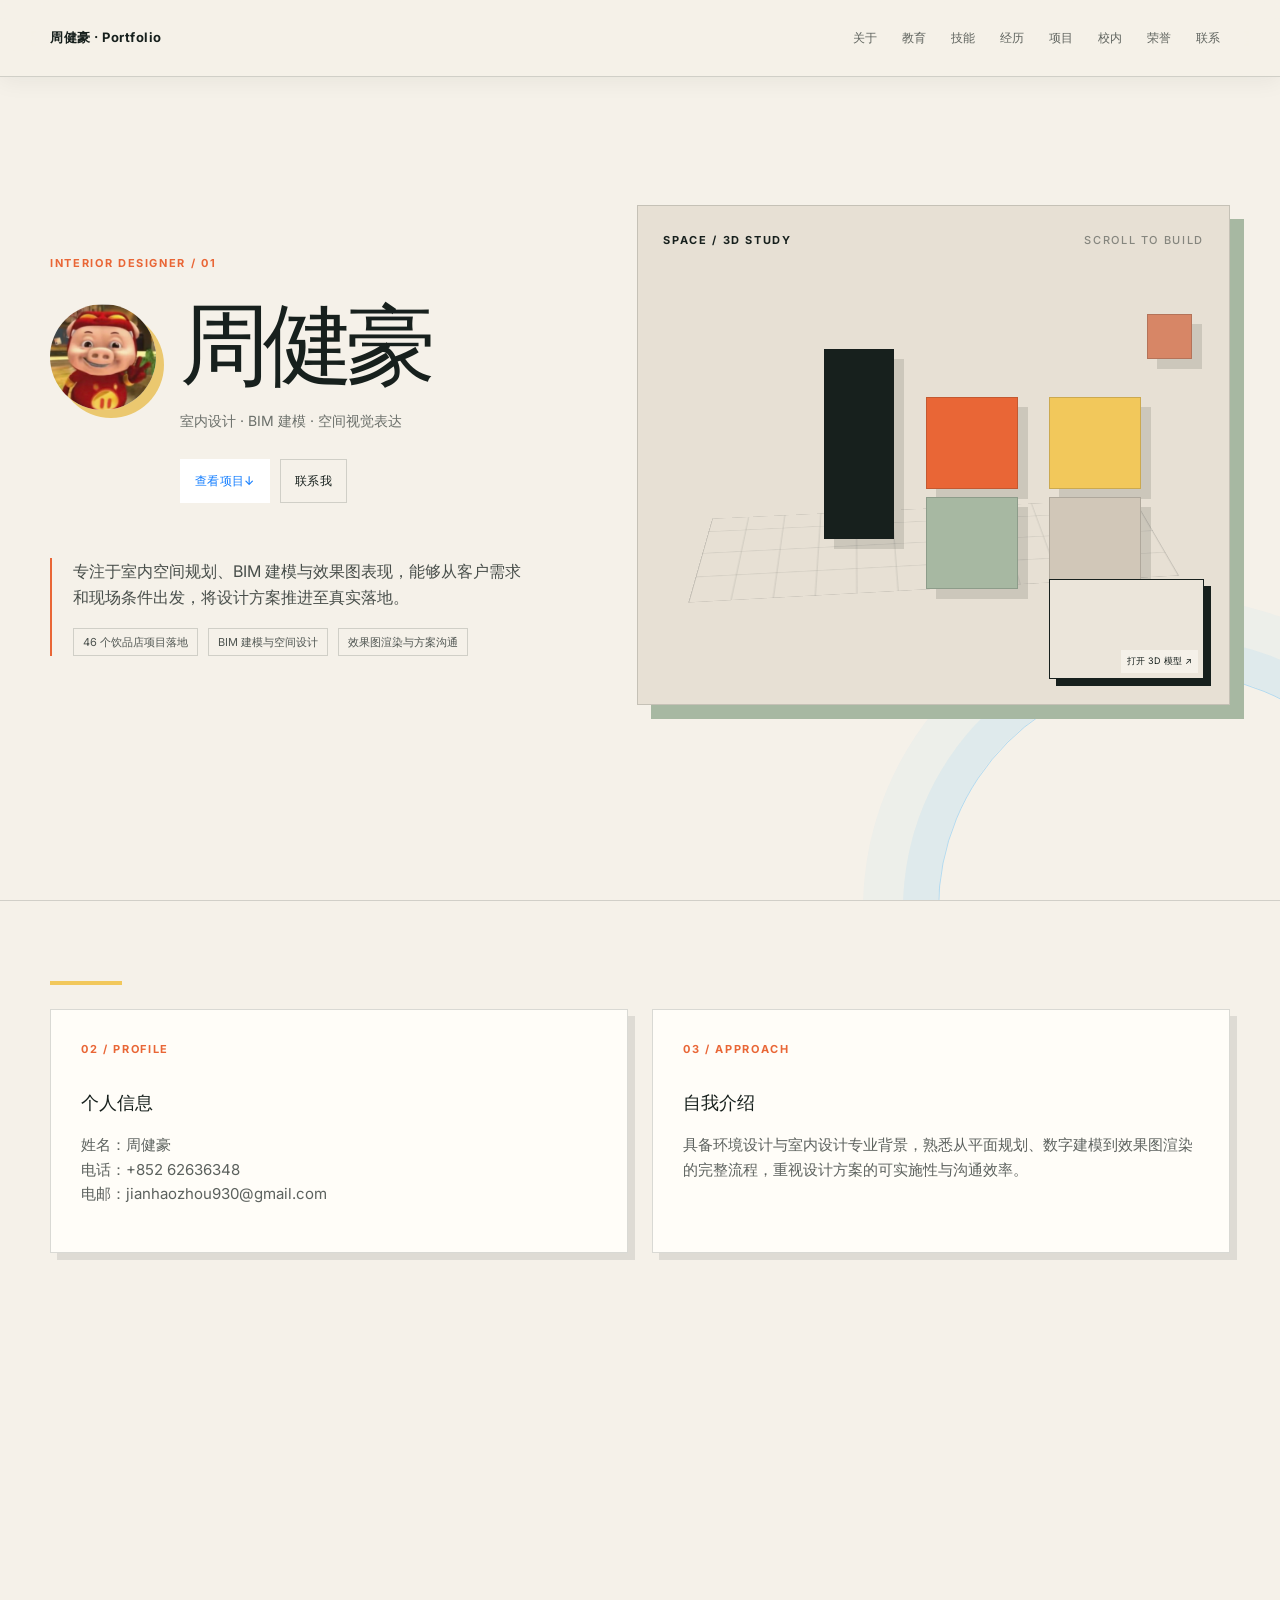
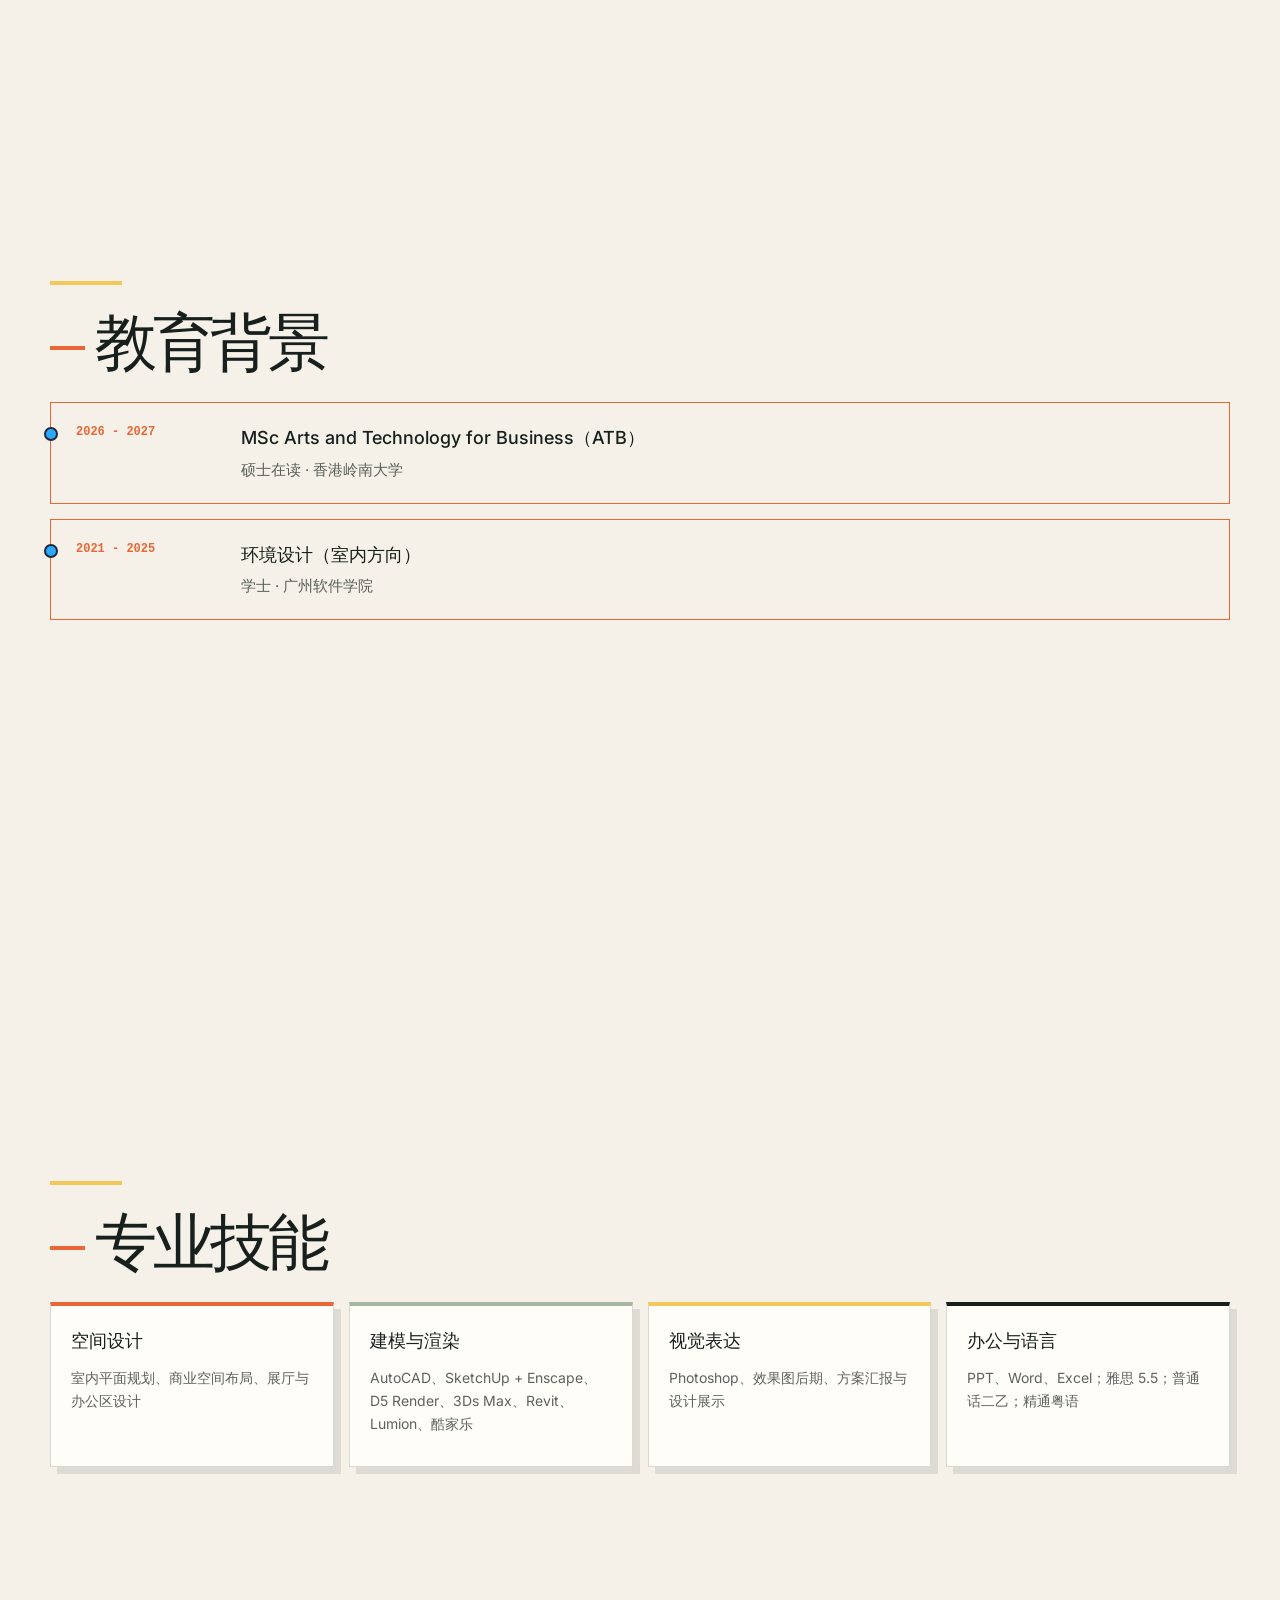
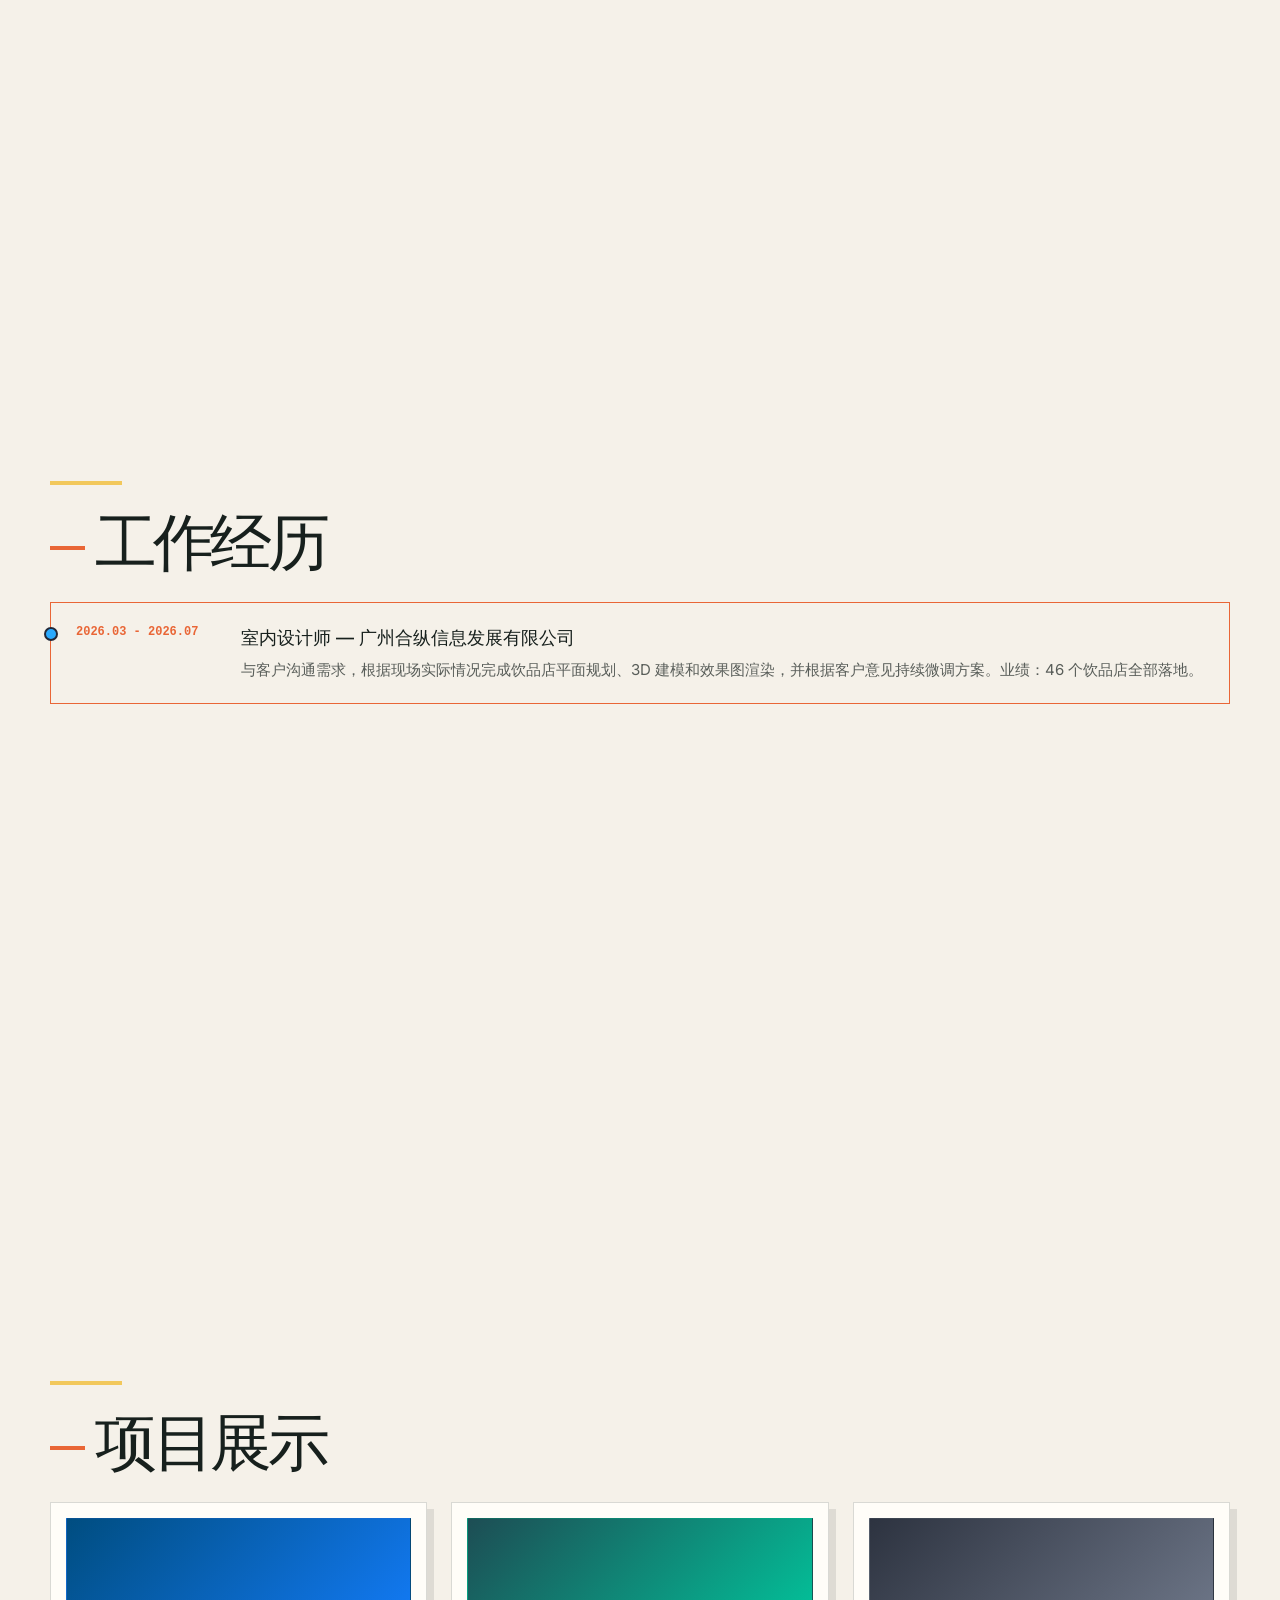
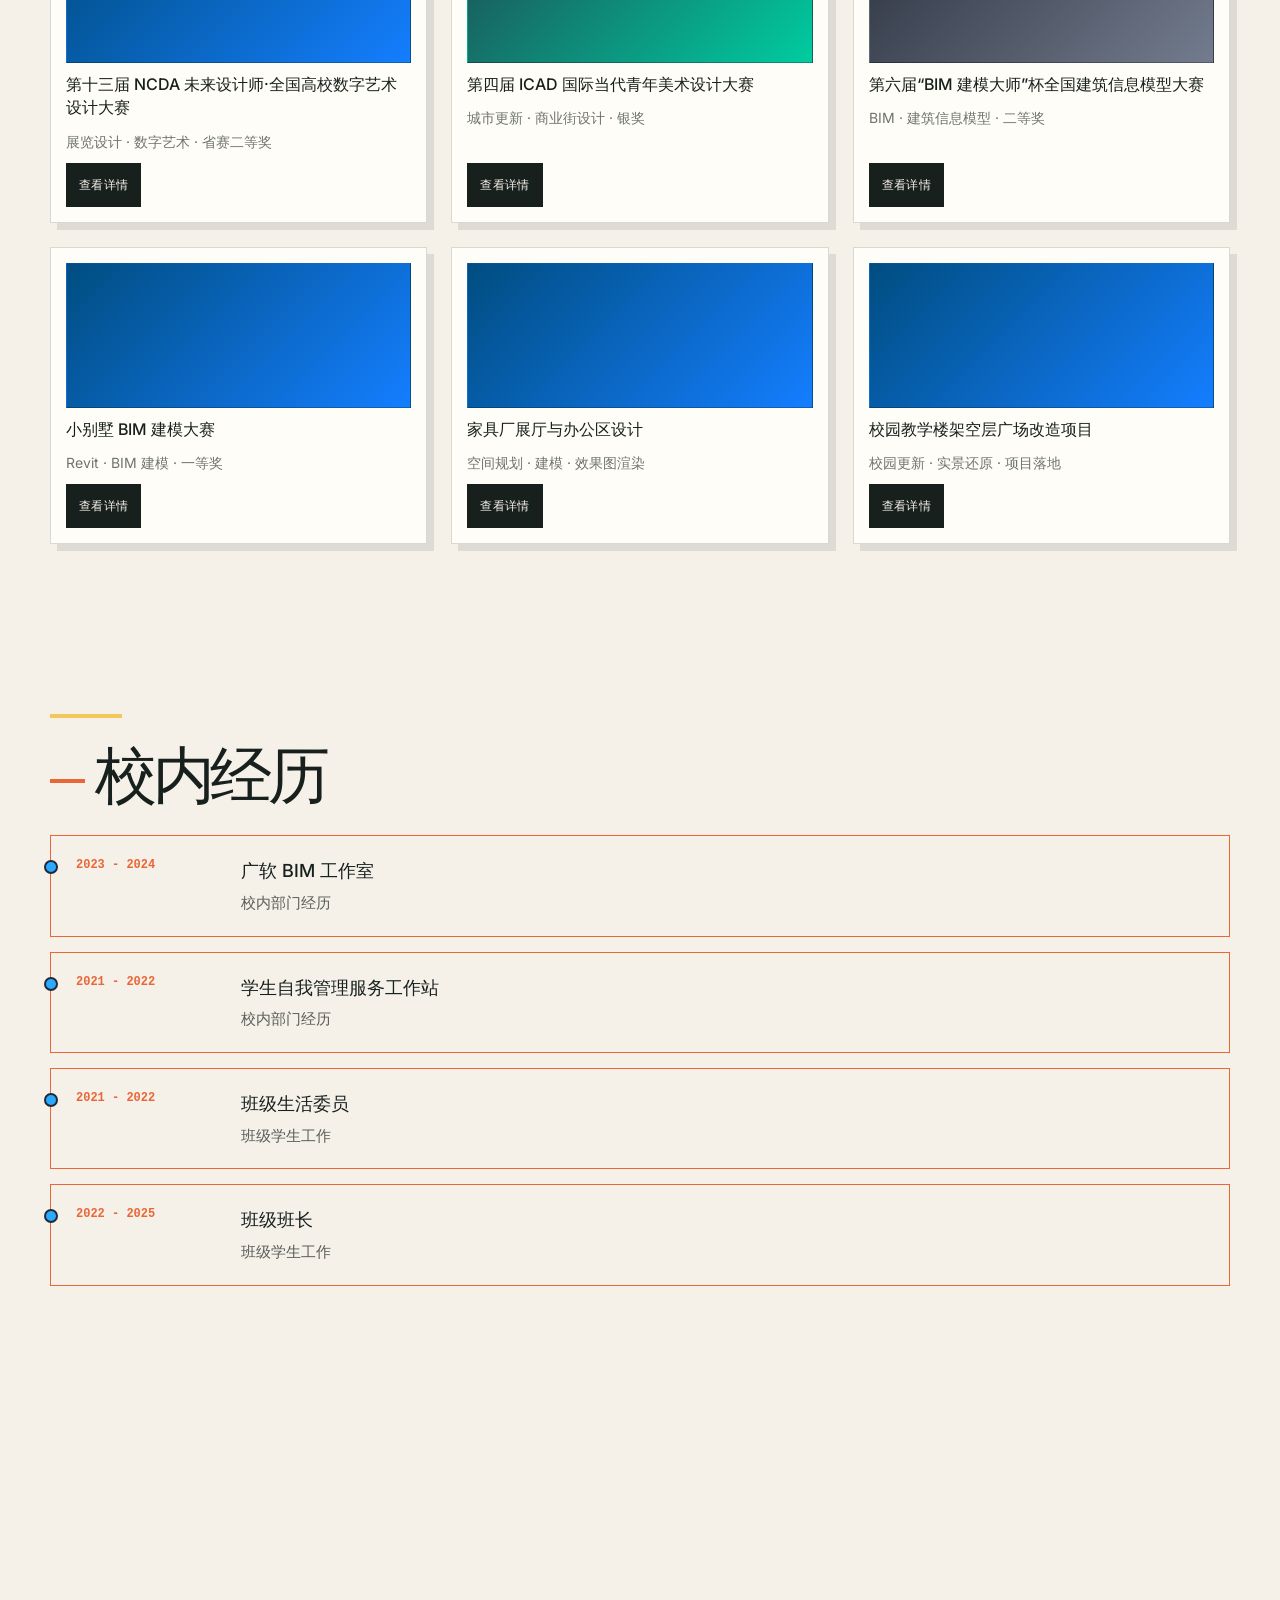
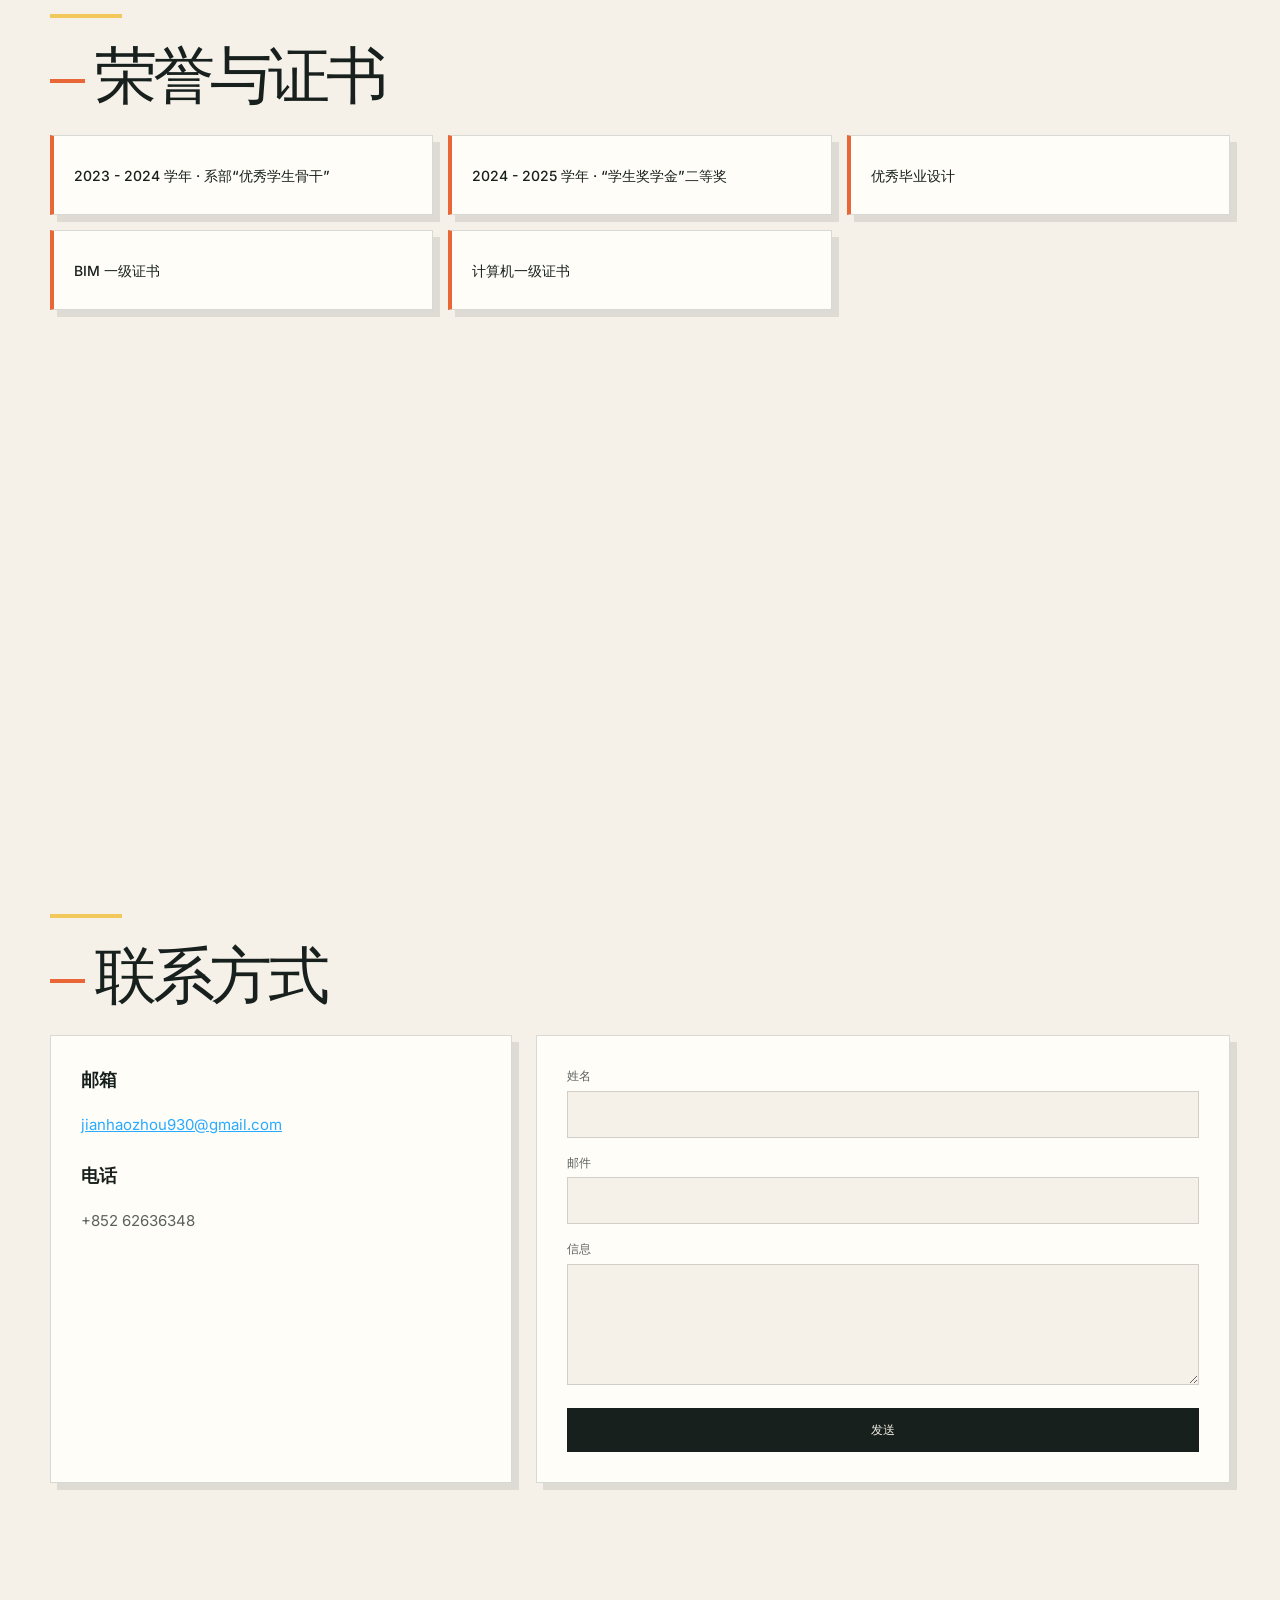
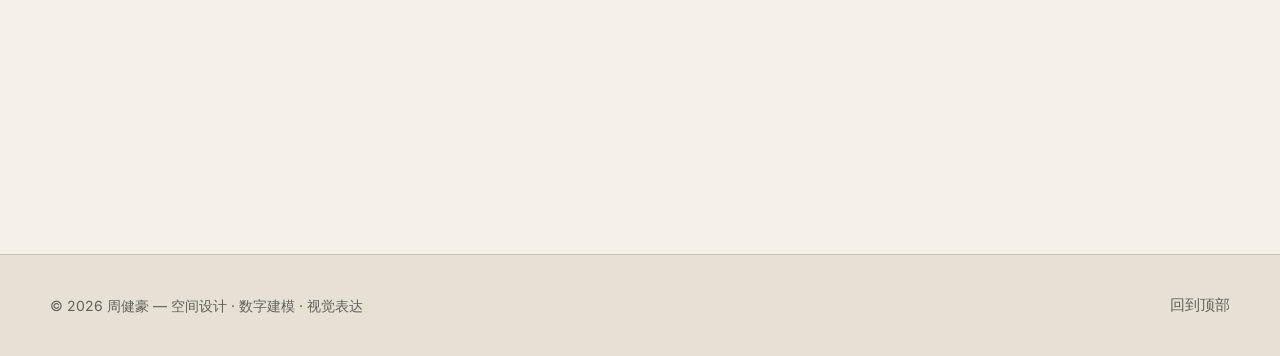
==== commit 132a6187: "更改" ====
--- a/index.html
+++ b/index.html
@@ -28,6 +28,7 @@
         <span></span><span></span><span></span>
       </button>
     </div>
+    <div class="scroll-progress" aria-hidden="true"><span id="scroll-progress-bar"></span></div>
   </header>
 
   <main id="portfolio-content"></main>
--- a/css/styles.css
+++ b/css/styles.css
@@ -134,3 +134,208 @@
 @media (max-width: 680px) { .container { width: min(100% - 30px, var(--max-width)); } .header-inner { min-height: 64px; } .nav-toggle { display: flex; flex-direction: column; } .nav { position: absolute; top: 64px; right: 15px; left: 15px; display: none; flex-direction: column; align-items: stretch; padding: 10px; border: 1px solid var(--line); border-radius: 8px; background: rgba(45, 53, 74, .92); -webkit-backdrop-filter: blur(18px); backdrop-filter: blur(18px); box-shadow: 0 20px 40px rgba(0, 0, 0, .35); } .nav.open { display: flex; } .nav a { padding: 10px; } .hero { padding: 65px 0 55px; } .hero-profile { align-items: flex-start; flex-direction: column; } .avatar { width: 115px; height: 115px; } .model-frame { flex: 0 0 130px; width: 180px; height: 130px; margin-top: 0; align-self: flex-end; } .model-frame iframe { transform: translateX(-340px); } .profile-meta h1, .project-detail-hero h1 { font-size: 42px; } .section { padding-top: 55px; } .section-title { font-size: 36px; } .section-grid, .contact-grid, .projects-grid, .honors-grid { grid-template-columns: 1fr; } .skills-grid { grid-template-columns: 1fr 1fr; } .timeline-item { grid-template-columns: 1fr; gap: 5px; } .footer-inner { align-items: flex-start; flex-direction: column; } }
 @media (max-width: 420px) { .skills-grid { grid-template-columns: 1fr; } .hero-summary { padding: 20px; } }
 @media (prefers-reduced-motion: reduce) { *, *::before, *::after { scroll-behavior: auto !important; transition-duration: .01ms !important; animation-duration: .01ms !important; } }
+
+/* Scroll-led studio layout */
+:root {
+  --ink: #17201d;
+  --paper: #f5f1e9;
+  --paper-deep: #e7e0d4;
+  --orange: #e96636;
+  --sage: #a7b8a2;
+  --yellow: #f2c85b;
+  --line: rgba(23, 32, 29, .16);
+  --surface: #fffdf8;
+  --surface-raised: #ebe5da;
+  color-scheme: light;
+}
+html { scroll-padding-top: 78px; }
+body { color: var(--ink); background: var(--paper); font-family: "Inter", "Microsoft YaHei", sans-serif; }
+body::before { opacity: .4; background-image: linear-gradient(rgba(23, 32, 29, .045) 1px, transparent 1px), linear-gradient(90deg, rgba(23, 32, 29, .045) 1px, transparent 1px); background-size: 32px 32px; }
+body::after { opacity: .2; background: radial-gradient(circle at 20% 20%, #fff 0 1px, transparent 1px); background-size: 19px 19px; }
+body > main, body > footer { z-index: 1; }
+.container { width: min(100% - 64px, 1180px); }
+.site-header { border-bottom: 1px solid var(--line); background: rgba(245, 241, 233, .84); box-shadow: 0 4px 22px rgba(23, 32, 29, .06); }
+.header-inner { min-height: 76px; }
+.logo { color: var(--ink); font-size: 13px; font-weight: 700; letter-spacing: .04em; }
+.nav a { color: rgba(23, 32, 29, .68); }
+.nav a:hover, .nav a:focus-visible { color: var(--ink); background: var(--paper-deep); }
+.nav-toggle { border-color: var(--line); background: var(--surface); }
+.nav-toggle span { background: var(--ink); }
+.scroll-progress { position: absolute; right: 0; bottom: -1px; left: 0; height: 3px; background: transparent; }
+.scroll-progress span { display: block; width: 0; height: 100%; background: var(--orange); transition: width .1s linear; }
+.hero { min-height: calc(100vh - 76px); padding: clamp(70px, 10vw, 140px) 0 85px; border-bottom: 1px solid var(--line); background: var(--paper); }
+.hero-inner { display: grid; grid-template-columns: minmax(0, .9fr) minmax(360px, 1.1fr); align-items: center; gap: clamp(45px, 8vw, 110px); }
+.hero-copy { position: relative; z-index: 2; }
+.eyebrow, .workbench-label, .card-index { color: var(--orange); font-size: 11px; font-weight: 700; letter-spacing: .15em; }
+.eyebrow { margin: 0 0 32px; }
+.hero-profile { align-items: flex-start; gap: 24px; }
+.avatar { width: 106px; height: 106px; border: 0; border-radius: 50%; box-shadow: 8px 8px 0 var(--yellow); filter: saturate(.82); }
+.profile-meta h1, .project-detail-hero h1 { color: var(--ink); font-family: "Inter Tight", "Microsoft YaHei", sans-serif; font-size: clamp(52px, 7vw, 90px); font-weight: 500; letter-spacing: -.08em; }
+.profile-meta h1 { margin-top: -8px; }
+.muted, .hero .muted { color: rgba(23, 32, 29, .62); }
+.cta { margin-top: 27px; }
+.btn { min-height: 44px; border: 1px solid var(--ink); border-radius: 0; color: var(--paper); background: var(--ink); font-size: 12px; letter-spacing: .03em; }
+.btn:hover, .btn:focus-visible { color: var(--paper); background: var(--orange); border-color: var(--orange); box-shadow: 4px 4px 0 var(--ink); transform: translate(-2px, -2px); }
+.btn.ghost { color: var(--ink); border-color: var(--line); background: transparent; }
+.hero-summary { margin-top: 55px; padding: 0 0 0 21px; border: 0; border-left: 2px solid var(--orange); border-radius: 0; background: transparent; box-shadow: none; }
+.hero-summary p { max-width: 480px; margin: 0 0 17px; color: rgba(23, 32, 29, .78); font-size: 16px; }
+.hero-highlights li, .project-tags li { padding: 4px 9px; border: 1px solid var(--line); border-radius: 0; color: rgba(23, 32, 29, .75); font-size: 11px; }
+.hero-workbench { position: relative; min-height: 500px; padding: 25px; border: 1px solid var(--line); background: var(--paper-deep); box-shadow: 14px 14px 0 var(--sage); }
+.workbench-label { display: flex; justify-content: space-between; color: var(--ink); }
+.workbench-label span { color: rgba(23, 32, 29, .47); font-weight: 500; }
+.block-scene { position: relative; height: 350px; margin: 20px -10px 0; perspective: 800px; transform-style: preserve-3d; }
+.scene-floor { position: absolute; right: 5%; bottom: 30px; left: 7%; height: 150px; border: 1px solid rgba(23, 32, 29, .15); background: repeating-linear-gradient(90deg, transparent 0 39px, rgba(23,32,29,.08) 40px 41px), repeating-linear-gradient(0deg, transparent 0 39px, rgba(23,32,29,.08) 40px 41px); transform: rotateX(62deg) rotateZ(-5deg); transform-origin: bottom; }
+.block { position: absolute; display: block; width: 92px; height: 92px; border: 1px solid rgba(23,32,29,.18); box-shadow: 10px 10px 0 rgba(23,32,29,.13); transform: translateY(-100px) rotate(-7deg) scale(.72); opacity: 0; transition: transform 1s cubic-bezier(.2,.8,.2,1), opacity .7s ease; }
+.block-a { right: 35%; bottom: 130px; background: var(--orange); transition-delay: .05s; }
+.block-b { right: 13%; bottom: 130px; background: var(--yellow); transition-delay: .18s; }
+.block-c { right: 35%; bottom: 30px; background: var(--sage); transition-delay: .31s; }
+.block-d { right: 13%; bottom: 30px; background: #d1c7b8; transition-delay: .44s; }
+.block-e { right: 57%; bottom: 80px; width: 70px; height: 190px; background: var(--ink); transition-delay: .57s; }
+.block-f { right: 4%; bottom: 260px; width: 45px; height: 45px; background: #d78666; transition-delay: .7s; }
+.hero-workbench.is-visible .block { opacity: 1; transform: translateY(0) rotate(0) scale(1); }
+.model-frame { position: absolute; right: 25px; bottom: 25px; width: 155px; height: 100px; margin: 0; border: 1px solid var(--ink); border-radius: 0; box-shadow: 7px 7px 0 var(--ink); background: var(--surface); }
+.model-frame iframe { width: 470px; height: 170px; transform: translateX(-160px); }
+.model-fallback { right: 5px; bottom: 5px; padding: 4px 6px; border: 0; border-radius: 0; color: var(--ink); background: var(--paper); font-size: 9px; }
+.section { position: relative; padding-top: 120px; }
+.section::before { position: absolute; top: 94px; left: 0; width: 0; height: 6px; content: ""; background: var(--yellow); transition: width .8s cubic-bezier(.2,.8,.2,1); }
+.section.section-built::before { width: 72px; }
+.section-blocks { position: absolute; top: 92px; right: 0; width: 110px; height: 76px; pointer-events: none; }
+.section-block { position: absolute; display: block; border: 1px solid rgba(23, 32, 29, .15); box-shadow: 4px 4px 0 rgba(23, 32, 29, .12); opacity: 0; transform: translate(0, -28px) rotate(12deg) scale(.45); transition: opacity .45s ease, transform .7s cubic-bezier(.2,.8,.2,1); }
+.section-block-1 { right: 72px; bottom: 38px; width: 36px; height: 36px; background: var(--orange); transition-delay: .04s; }
+.section-block-2 { right: 35px; bottom: 38px; width: 36px; height: 36px; background: var(--yellow); transition-delay: .15s; }
+.section-block-3 { right: 72px; bottom: 1px; width: 36px; height: 36px; background: var(--sage); transition-delay: .26s; }
+.section-block-4 { right: 35px; bottom: 1px; width: 36px; height: 36px; background: var(--ink); transition-delay: .37s; }
+.section-block-5 { right: 0; bottom: 38px; width: 33px; height: 36px; background: #d78666; transition-delay: .48s; }
+.section-block-6 { right: 0; bottom: 1px; width: 33px; height: 36px; background: #d1c7b8; transition-delay: .59s; }
+.section.section-built .section-block { opacity: 1; transform: translate(0, 0) rotate(0) scale(1); }
+.section-blocks-education .section-block-1, .section-blocks-experience .section-block-1 { background: var(--sage); }
+.section-blocks-education .section-block-2, .section-blocks-experience .section-block-2 { background: var(--ink); }
+.section-blocks-skills .section-block-1, .section-blocks-honors .section-block-1 { background: var(--yellow); }
+.section-blocks-skills .section-block-2, .section-blocks-honors .section-block-2 { background: var(--orange); }
+.section-blocks-contact .section-block-1 { background: var(--ink); }
+.section-blocks-contact .section-block-2 { background: var(--sage); }
+.section-title { color: var(--ink); font-family: "Inter Tight", "Microsoft YaHei", sans-serif; font-size: clamp(36px, 5vw, 62px); letter-spacing: -.07em; }
+.section-title::before { width: 35px; height: 4px; margin-bottom: 14px; border-radius: 0; background: var(--orange); }
+.section-grid, .contact-grid { gap: 24px; }
+.card, .skill-card, .project-card, .timeline-item, .honor-card, .contact-form { border: 1px solid var(--line); border-radius: 0; color: var(--ink); background: var(--surface); box-shadow: 7px 7px 0 rgba(23, 32, 29, .1); }
+.card { padding: 30px; }
+.card h2, .card h3, .skill-card h3 { color: var(--ink); }
+.card p, .desc p, .skill-card p { color: rgba(23, 32, 29, .7); }
+.card-index { display: block; margin-bottom: 30px; color: var(--orange); }
+.skill-card { border-top: 4px solid var(--orange); }
+.skill-card:nth-child(2) { border-top-color: var(--sage); }
+.skill-card:nth-child(3) { border-top-color: var(--yellow); }
+.skill-card:nth-child(4) { border-top-color: var(--ink); }
+.timeline-item { border-color: var(--orange); background: transparent; box-shadow: none; }
+.time { color: var(--orange); font-size: 12px; font-weight: 700; }
+.projects-grid { gap: 24px; }
+.project-card-link { color: var(--ink); }
+.project-card h3 { color: var(--ink); }
+.project-media { border-radius: 0; }
+.honor-card { border-left: 4px solid var(--orange); color: var(--ink); background: var(--surface); }
+.contact-form input, .contact-form textarea { border: 1px solid var(--line); border-radius: 0; color: var(--ink); background: var(--paper); }
+.contact-form label { color: rgba(23, 32, 29, .7); }
+.site-footer { margin-top: 120px; border-color: var(--line); color: rgba(23, 32, 29, .6); background: var(--paper-deep); }
+.site-footer .muted, .top-link { color: rgba(23, 32, 29, .65); }
+.reveal { opacity: 0; transform: translateY(35px); transition: opacity .75s ease, transform .75s cubic-bezier(.2,.8,.2,1); }
+.reveal.is-visible { opacity: 1; transform: translateY(0); }
+.reveal.is-visible:hover { transform: translateY(-4px); }
+.block-card:nth-child(2), .skills-grid .reveal:nth-child(2), .projects-grid .reveal:nth-child(2) { transition-delay: .12s; }
+.block-card:nth-child(3), .skills-grid .reveal:nth-child(3), .projects-grid .reveal:nth-child(3) { transition-delay: .24s; }
+
+@media (max-width: 680px) {
+  .container { width: min(100% - 32px, 1180px); }
+  .nav { background: rgba(255, 253, 248, .96); }
+  .hero { min-height: auto; padding-top: 70px; }
+  .hero-inner { grid-template-columns: 1fr; gap: 65px; }
+  .hero-workbench { min-height: 420px; box-shadow: 8px 8px 0 var(--sage); }
+  .block-scene { height: 290px; }
+  .block { width: 70px; height: 70px; }
+  .block-e { width: 52px; height: 150px; }
+  .block-f { width: 35px; height: 35px; }
+  .model-frame { right: 15px; bottom: 15px; }
+  .hero-profile { flex-direction: row; }
+  .avatar { width: 82px; height: 82px; }
+  .profile-meta h1 { font-size: 54px; }
+  .hero-summary { margin-top: 38px; }
+  .section { padding-top: 80px; }
+  .section-blocks { top: 57px; right: 0; transform: scale(.78); transform-origin: top right; }
+  .section::before { top: 57px; }
+}
+
+/* Each section becomes a full-screen construction stage before its content appears. */
+.section {
+  min-height: 100vh;
+  padding-top: clamp(105px, 12vh, 145px);
+  padding-bottom: clamp(75px, 10vh, 125px);
+  isolation: isolate;
+}
+.section::before { z-index: 4; top: 80px; left: 0; width: 0; height: 4px; }
+.section-blocks {
+  z-index: 3;
+  position: absolute;
+  inset: 0;
+  width: auto;
+  height: auto;
+  overflow: hidden;
+  background: var(--paper);
+  transition: opacity .9s cubic-bezier(.2,.7,.2,1) 1.05s, transform 1s cubic-bezier(.2,.7,.2,1) 1.05s, visibility 0s linear 2s;
+}
+.section-blocks::after {
+  position: absolute;
+  inset: 0;
+  content: "";
+  background: var(--paper);
+  opacity: 0;
+  transition: opacity .45s ease 1.25s;
+}
+.section-block {
+  z-index: 1;
+  width: 25vw;
+  height: 25vw;
+  max-width: 340px;
+  max-height: 340px;
+  border-color: rgba(23, 32, 29, .2);
+  box-shadow: 12px 12px 0 rgba(23, 32, 29, .13);
+  transform: translate(var(--start-x), var(--start-y)) rotate(var(--start-rotate)) scale(.7);
+  transition: opacity .2s ease, transform 1.05s cubic-bezier(.2,.8,.2,1);
+}
+.section-block-1 { --start-x: -70vw; --start-y: -55vh; --start-rotate: -32deg; right: 50%; bottom: 50%; }
+.section-block-2 { --start-x: 65vw; --start-y: -48vh; --start-rotate: 28deg; right: 25%; bottom: 50%; }
+.section-block-3 { --start-x: -65vw; --start-y: 48vh; --start-rotate: 24deg; right: 50%; bottom: 25%; }
+.section-block-4 { --start-x: 65vw; --start-y: 52vh; --start-rotate: -22deg; right: 25%; bottom: 25%; }
+.section-block-5 { --start-x: 80vw; --start-y: 0; --start-rotate: 46deg; right: 0; bottom: 50%; }
+.section-block-6 { --start-x: -80vw; --start-y: 0; --start-rotate: -46deg; right: 0; bottom: 25%; }
+.section.section-built .section-block { opacity: 1; transform: translate(0, 0) rotate(0) scale(1); }
+.section.section-built .section-blocks::after { opacity: .72; }
+.section.section-built .section-blocks { opacity: 0; transform: scale(.96); visibility: hidden; }
+.section > :not(.section-blocks) { position: relative; z-index: 2; opacity: 0; filter: blur(5px); transform: translateY(28px) scale(.985); transition: opacity .85s ease 1.22s, filter .95s ease 1.22s, transform .95s cubic-bezier(.2,.8,.2,1) 1.22s; }
+.section.section-built > :not(.section-blocks) { opacity: 1; filter: blur(0); transform: translateY(0) scale(1); }
+.section.section-built > :not(.section-blocks) .reveal:nth-child(2) { transition-delay: 1.34s; }
+.section.section-built > :not(.section-blocks) .reveal:nth-child(3) { transition-delay: 1.46s; }
+.section.section-built::before { width: 72px; transition-delay: 1.5s; }
+.hero > .section-blocks { z-index: 4; position: absolute; inset: 0; width: auto; height: auto; overflow: hidden; background: var(--paper); }
+.hero > .section-blocks::after { position: absolute; inset: 0; content: ""; background: var(--paper); opacity: 0; transition: opacity .45s ease 1.25s; }
+.hero > .section-blocks .section-block { z-index: 1; width: 25vw; height: 25vw; max-width: 340px; max-height: 340px; }
+.hero.section-built > .section-blocks::after { opacity: 1; }
+.hero.section-built > .section-blocks { opacity: 0; transform: scale(.96); }
+.hero > .container { position: relative; z-index: 5; opacity: 0; filter: blur(5px); transform: translateY(28px) scale(.985); transition: opacity .85s ease 1.22s, filter .95s ease 1.22s, transform .95s cubic-bezier(.2,.8,.2,1) 1.22s; }
+.hero.section-built > .container { opacity: 1; filter: blur(0); transform: translateY(0) scale(1); }
+
+@media (max-width: 680px) {
+  .section { padding-top: 95px; padding-bottom: 65px; }
+  .section::before { top: 57px; }
+  .section-block { width: 38vw; height: 38vw; }
+  .section-block-1 { right: 50%; bottom: 50%; }
+  .section-block-2 { right: 12%; bottom: 50%; }
+  .section-block-3 { right: 50%; bottom: 12%; }
+  .section-block-4 { right: 12%; bottom: 12%; }
+  .section-block-5 { right: -26%; bottom: 50%; }
+  .section-block-6 { right: 50%; bottom: -26%; }
+  .hero > .section-blocks .section-block { width: 38vw; height: 38vw; }
+}
+
+@media (prefers-reduced-motion: reduce) {
+  .hero > .container, .section > :not(.section-blocks) { transition-delay: 0s !important; filter: none !important; }
+  .hero > .section-blocks, .section-blocks { transition-delay: 0s !important; }
+}
